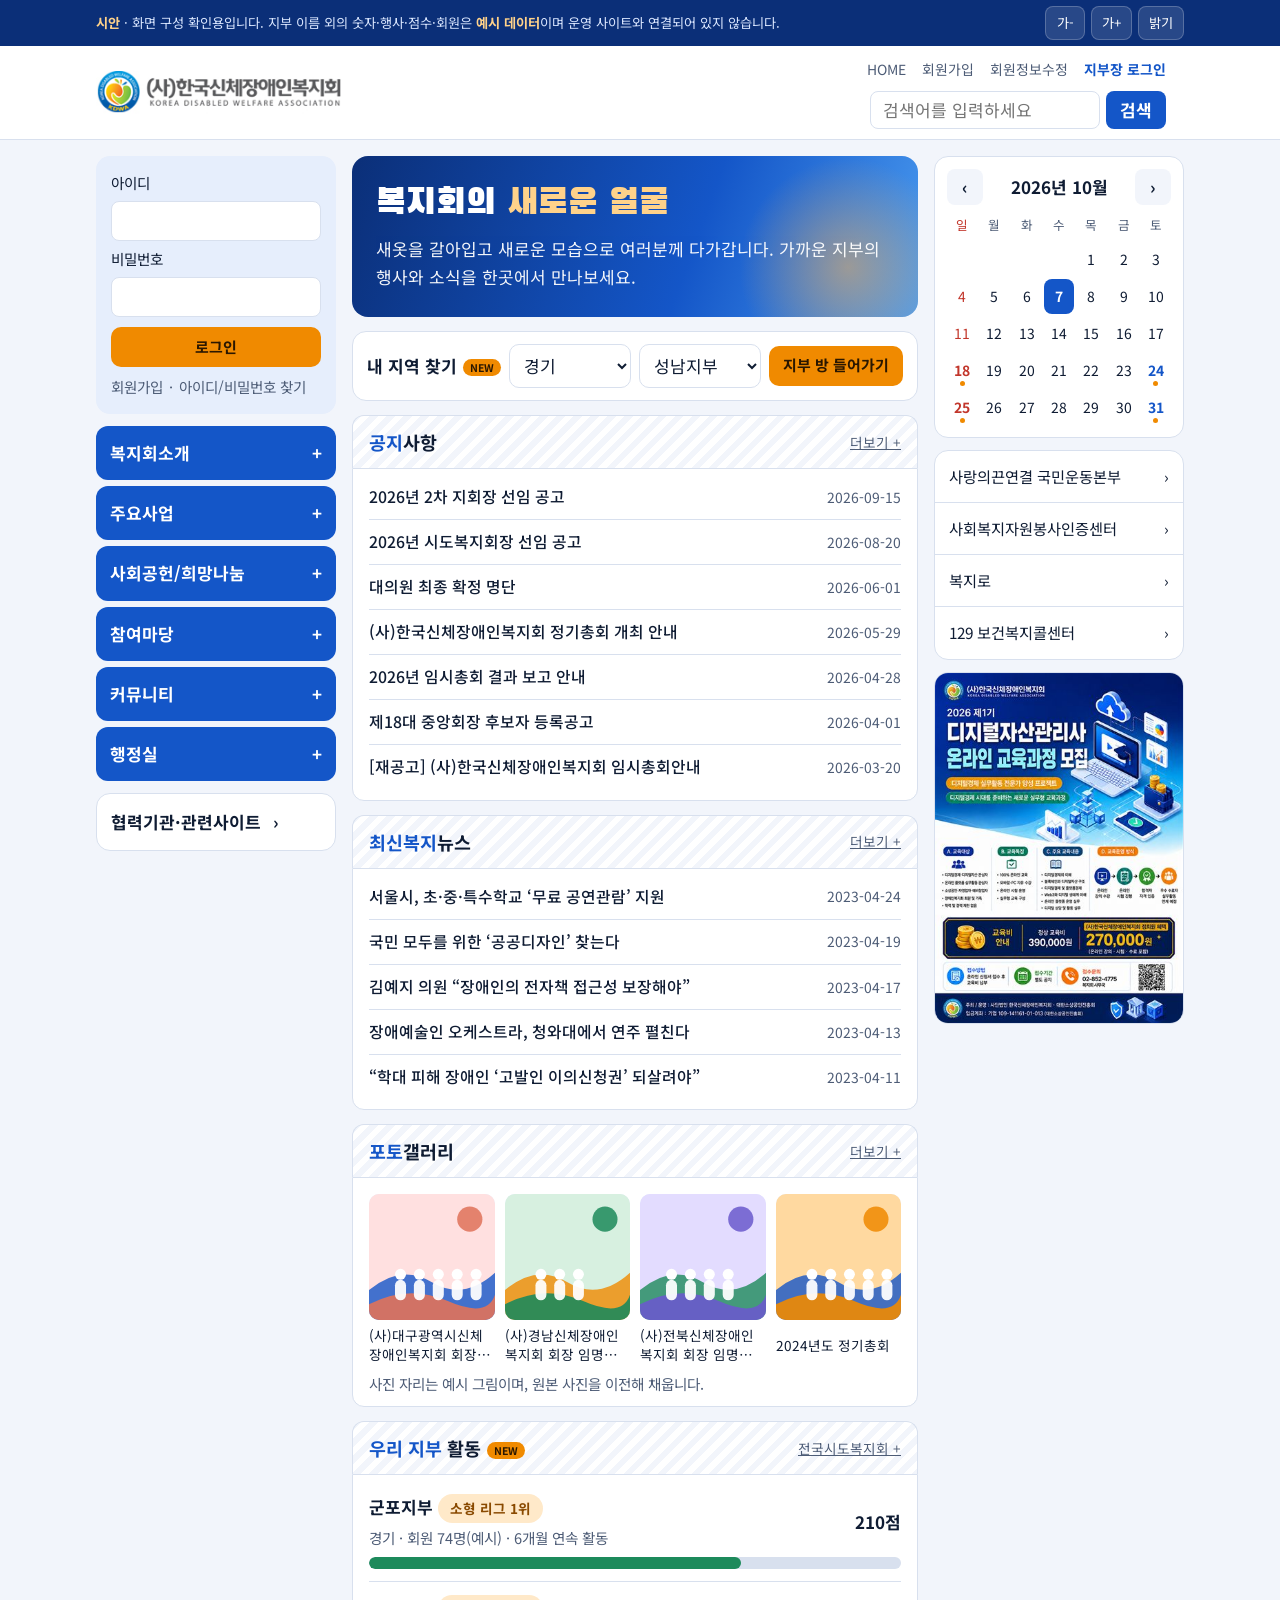
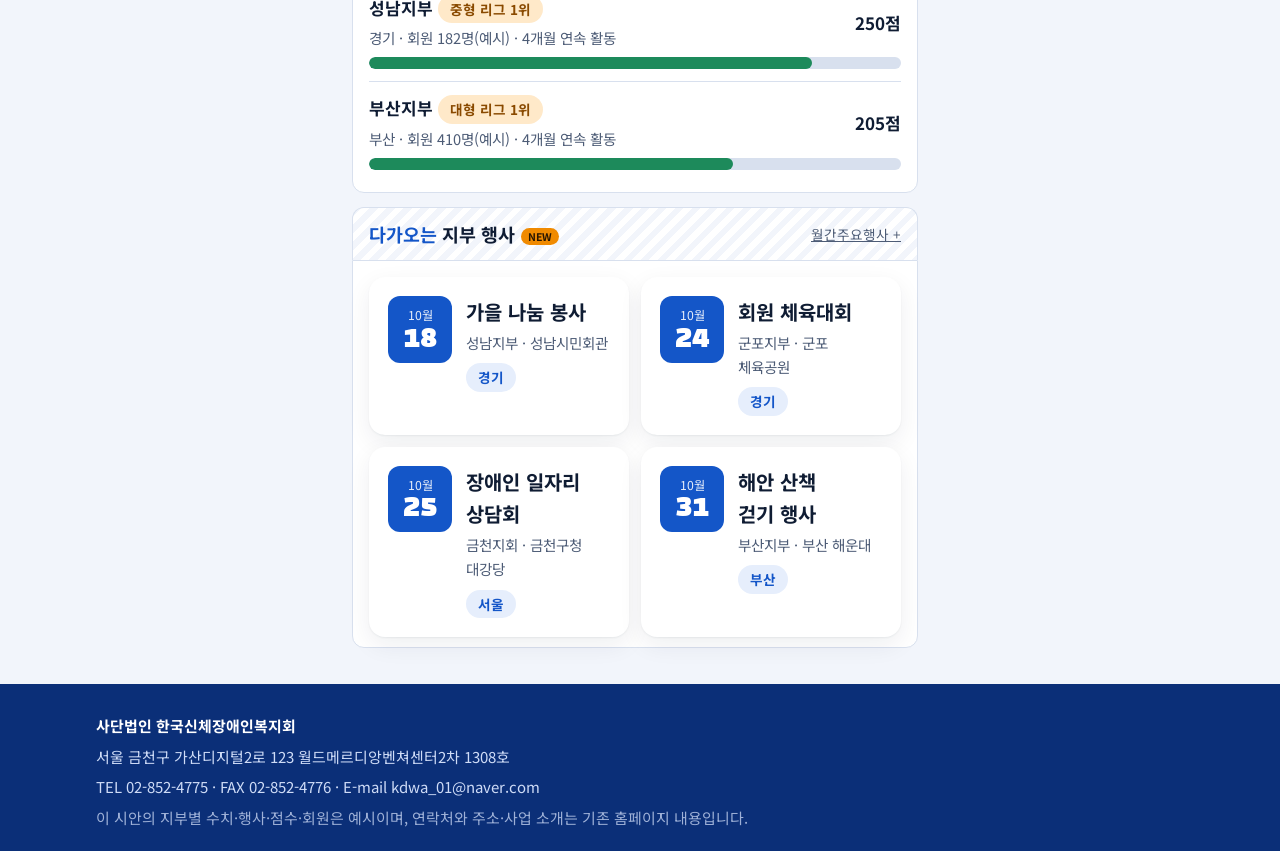
==== index.html @ e302c699 "복지회 홈페이지 개선 시안 버전 2 추가 원본 홈 골격(왼쪽 로그인·세로 메뉴, 가운데 공지·뉴스·갤러리, 오른쪽 달력·협력기관·포스터)을 유지하고 지부·지회 방, 지부장 관리 화" ====
<!doctype html>
<html lang="ko"><head><meta charset="utf-8">
<meta name="viewport" content="width=device-width,initial-scale=1">
<title>복지회 새 홈페이지 시안</title>
<link rel="preconnect" href="https://fonts.googleapis.com"><link rel="preconnect" href="https://fonts.gstatic.com" crossorigin>
<link href="https://fonts.googleapis.com/css2?family=Black+Han+Sans&family=Noto+Sans+KR:wght@400;500;700&display=swap" rel="stylesheet">
<style>
/* Layout: 파란 상단 영역 + 흰 카드 본문. 데스크톱은 상단 메뉴(마우스 올리면 하위 메뉴), 모바일은 하단 탭.
   지부장 화면은 왼쪽 메뉴 + 본문. 색은 로고의 남색과 2026 포스터의 로열블루·주황. 주황은 행동 버튼에만. */
:root{
 --bg:#f2f5fb; --surface:#ffffff; --ink:#0f1c33; --mut:#4d5c76; --line:#d8e0ee;
 --brand:#1456c8; --brand-deep:#0b2f78; --brand-soft:#e6eefc;
 --accent:#f08a00; --accent-ink:#2a1700; --green:#1d8a5b; --green-soft:#e1f4ea; --red:#c2362b; --red-soft:#fde8e6;
 --on-brand:#ffffff; --t1:#dbe6fa; --t2:#a9c3f2; --t3:#1456c8; --t4:#f08a00;
 --shadow:0 1px 2px rgba(15,28,51,.06),0 8px 24px rgba(15,28,51,.07);
 --fs:17px; --disp:"Black Han Sans","Noto Sans KR","Malgun Gothic",sans-serif; --body:"Noto Sans KR","Malgun Gothic","Apple SD Gothic Neo",sans-serif;
}
@media (prefers-color-scheme:dark){:root:not([data-theme="light"]){
 --bg:#0a111e; --surface:#121c2e; --ink:#eaf0fb; --mut:#a2b0c8; --line:#25324a;
 --brand:#6ea8ff; --brand-deep:#0a1f4d; --brand-soft:#16294d;
 --accent:#ffb04d; --accent-ink:#241400; --green:#5cc79a; --green-soft:#143528; --red:#ff8d82; --red-soft:#3b1a17;
 --on-brand:#07142e; --t1:#1a2c4d; --t2:#2b4a86; --t3:#6ea8ff; --t4:#ffb04d;
 --shadow:0 1px 2px rgba(0,0,0,.4),0 8px 24px rgba(0,0,0,.35);color-scheme:dark}}
:root[data-theme="dark"]{
 --bg:#0a111e; --surface:#121c2e; --ink:#eaf0fb; --mut:#a2b0c8; --line:#25324a;
 --brand:#6ea8ff; --brand-deep:#0a1f4d; --brand-soft:#16294d;
 --accent:#ffb04d; --accent-ink:#241400; --green:#5cc79a; --green-soft:#143528; --red:#ff8d82; --red-soft:#3b1a17;
 --on-brand:#07142e; --t1:#1a2c4d; --t2:#2b4a86; --t3:#6ea8ff; --t4:#ffb04d;
 --shadow:0 1px 2px rgba(0,0,0,.4),0 8px 24px rgba(0,0,0,.35);color-scheme:dark}
*{box-sizing:border-box}
html{font-size:var(--fs)}
body{margin:0;background:var(--bg);color:var(--ink);font-family:var(--body);line-height:1.65;padding-bottom:84px;-webkit-text-size-adjust:100%;word-break:keep-all;overflow-wrap:break-word}
a{color:inherit}button,input,select,textarea{font:inherit;color:inherit}
:focus-visible{outline:3px solid var(--accent);outline-offset:2px;border-radius:6px}
.skip{position:absolute;left:-999px;top:8px;background:var(--accent);color:var(--accent-ink);padding:10px 14px;border-radius:8px;z-index:100}.skip:focus{left:8px}
.wrap{width:min(1120px,100%);margin-inline:auto;padding-inline:16px}
.ribbon{background:var(--brand-deep);color:#dbe7ff;font-size:.78rem;padding:6px 0}
.ribbon .wrap{display:flex;gap:12px;align-items:center;justify-content:space-between;flex-wrap:wrap}
.ribbon b{color:#ffd28a}
.tools{display:flex;gap:6px}.tools button{background:rgba(255,255,255,.12);border:1px solid rgba(255,255,255,.22);color:#fff;border-radius:8px;min-width:40px;min-height:34px;cursor:pointer;padding:0 10px}
header.top{background:var(--surface);border-bottom:1px solid var(--line);position:sticky;top:0;z-index:30}
header.top .wrap{display:flex;align-items:center;gap:16px;min-height:68px}
.logo{display:flex;align-items:center;text-decoration:none;flex:0 0 auto}
.logo img{height:44px;width:auto;display:block;border-radius:6px;background:#fff}
nav.main{display:none;margin-left:auto;gap:2px}
nav.main>div{position:relative}
nav.main>div>a{display:block;text-decoration:none;padding:12px 9px;border-radius:10px;font-weight:700;font-size:.9rem;white-space:nowrap}
nav.main>div:hover>a,nav.main>div:focus-within>a,nav.main>div>a[aria-current="page"]{background:var(--brand-soft);color:var(--brand)}
nav.main .drop{display:none;position:absolute;left:0;top:100%;min-width:190px;background:var(--surface);border:1px solid var(--line);border-radius:12px;box-shadow:var(--shadow);padding:6px;z-index:40}
nav.main>div:hover .drop,nav.main>div:focus-within .drop{display:block}
nav.main .drop a{display:block;padding:10px 12px;border-radius:8px;text-decoration:none;font-size:.9rem;white-space:nowrap}
nav.main .drop a:hover{background:var(--brand-soft);color:var(--brand)}
.who{display:none;align-items:center;gap:8px;white-space:nowrap;flex:0 0 auto}.who .nm{display:none}@media(min-width:1440px){.who .nm{display:inline}}
.menubtn{margin-left:auto;background:var(--brand);color:var(--on-brand);border:0;border-radius:10px;min-height:44px;padding:0 16px;font-weight:700;cursor:pointer}
@media(min-width:1000px){nav.main{display:flex}.menubtn{display:none}body{padding-bottom:0}.who{display:flex}}
.sheet{position:fixed;inset:0;background:var(--bg);z-index:60;overflow:auto;padding:16px;display:none}
.sheet.open{display:block}
.sheet h2{font-family:var(--disp);font-weight:400;font-size:1.4rem;margin:0}
.sheet .x{float:right;background:var(--surface);border:1px solid var(--line);border-radius:10px;min-height:44px;min-width:44px;cursor:pointer}
.sheet details{background:var(--surface);border:1px solid var(--line);border-radius:12px;margin:10px 0;padding:4px 14px}
.sheet summary{font-weight:700;padding:12px 0;cursor:pointer}
.sheet details a{display:block;padding:12px 0;border-top:1px solid var(--line);text-decoration:none;color:var(--mut)}
.tabbar{position:fixed;left:0;right:0;bottom:0;background:var(--surface);border-top:1px solid var(--line);display:flex;z-index:40;padding-bottom:env(safe-area-inset-bottom,0px)}
.tabbar a{flex:1;text-align:center;text-decoration:none;padding:8px 2px;min-height:62px;color:var(--mut);font-size:.78rem;font-weight:500;display:flex;flex-direction:column;align-items:center;gap:2px}
.tabbar svg,.ico{width:24px;height:24px;stroke:currentColor;fill:none;stroke-width:1.8;stroke-linecap:round;stroke-linejoin:round}
.tabbar a[aria-current="page"]{color:var(--brand);font-weight:700}
@media(min-width:1000px){.tabbar{display:none}}
.btn{display:inline-flex;align-items:center;justify-content:center;gap:8px;border:0;border-radius:12px;min-height:48px;padding:0 20px;font-weight:700;cursor:pointer;text-decoration:none;background:var(--accent);color:var(--accent-ink)}
.btn:hover{filter:brightness(1.05)}.btn.line{background:transparent;color:var(--brand);box-shadow:inset 0 0 0 2px var(--brand)}
.btn.sm{min-height:40px;padding:0 14px;font-size:.88rem;border-radius:10px}
.btn.ok{background:var(--green);color:#fff}.btn.no{background:transparent;color:var(--red);box-shadow:inset 0 0 0 2px var(--red)}
.btn.plain{background:var(--bg);color:var(--ink)}
.btn.ghost{background:rgba(255,255,255,.14);color:#fff;box-shadow:inset 0 0 0 1.5px rgba(255,255,255,.45)}
.btn[disabled]{opacity:.45;cursor:not-allowed}
.card{background:var(--surface);border:1px solid var(--line);border-radius:16px;padding:18px;min-width:0}
.card.lift{box-shadow:var(--shadow);border-color:transparent}
.chip{display:inline-flex;align-items:center;gap:6px;background:var(--brand-soft);color:var(--brand);border-radius:999px;padding:3px 12px;font-size:.8rem;font-weight:700;white-space:nowrap}
.chip.g{background:var(--green-soft);color:var(--green)}.chip.o{background:#ffe9c9;color:#8a4a00}.chip.r{background:var(--red-soft);color:var(--red)}.chip.m{background:var(--bg);color:var(--mut)}
@media (prefers-color-scheme:dark){:root:not([data-theme="light"]) .chip.o{background:#3a2a10;color:#ffcb85}}
:root[data-theme="dark"] .chip.o{background:#3a2a10;color:#ffcb85}
h1,h2,h3{margin:0;text-wrap:balance}
.disp{font-family:var(--disp);font-weight:400;letter-spacing:-.01em}
.sec{padding-block:30px}.sec>.wrap>h2,.h2{font-family:var(--disp);font-weight:400;font-size:1.6rem;margin-bottom:6px}
.sub{color:var(--mut);margin:0 0 16px}
.mut{color:var(--mut)}.small{font-size:.86rem}.num{font-variant-numeric:tabular-nums}
.stack{display:grid;gap:14px;min-width:0;align-content:start}.row{display:flex;gap:10px;flex-wrap:wrap;align-items:center}
.hero{background:linear-gradient(135deg,var(--brand-deep) 0%,#1456c8 62%,#2a7be8 100%);color:#fff;padding-block:34px 44px;position:relative;overflow:hidden}
.hero::after{content:"";position:absolute;right:-90px;top:-90px;width:340px;height:340px;border-radius:50%;background:radial-gradient(circle,rgba(255,176,77,.35),rgba(255,176,77,0) 68%);pointer-events:none}
.hero .wrap{display:grid;gap:26px;position:relative;z-index:1}.hero .wrap>*{min-width:0}
.hero h1{font-family:var(--disp);font-weight:400;font-size:clamp(2rem,6.4vw,3.3rem);line-height:1.22}
.hero p.lead{font-size:1.06rem;opacity:.92;max-width:34em;margin:10px 0 0}
.finder{background:rgba(255,255,255,.12);border:1px solid rgba(255,255,255,.28);border-radius:16px;padding:14px;display:grid;gap:10px}
.finder label{font-weight:700;font-size:.9rem}.finder .r{display:flex;gap:8px;flex-wrap:wrap}
.finder select{flex:1 1 150px;min-height:50px;border-radius:12px;border:0;padding:0 12px;background:#fff;color:#0f1c33}
.hstats{display:flex;gap:22px;flex-wrap:wrap;margin-top:8px}.hstats div{display:flex;flex-direction:column}
.hstats b{font-family:var(--disp);font-weight:400;font-size:1.9rem;line-height:1.1}.hstats span{font-size:.8rem;opacity:.85}
@media(min-width:900px){.hero .wrap{grid-template-columns:1.25fr 1fr;align-items:center}.hero{padding-block:54px 60px}}
.pagehead{background:linear-gradient(135deg,var(--brand-deep),#1456c8);color:#fff;padding-block:26px}
.pagehead h1{font-family:var(--disp);font-weight:400;font-size:clamp(1.7rem,4.6vw,2.4rem)}
.crumbs{font-size:.85rem;opacity:.85;margin-bottom:4px}.crumbs a{color:#fff}
.subtabs{display:flex;gap:6px;overflow-x:auto;padding-block:14px 2px;scrollbar-width:thin}
.subtabs a,.subtabs button{border:1px solid var(--line);background:var(--surface);border-radius:999px;min-height:44px;padding:0 18px;font-weight:700;cursor:pointer;white-space:nowrap;color:var(--mut);text-decoration:none;display:inline-flex;align-items:center}
.subtabs [aria-current="page"],.subtabs [aria-selected="true"]{background:var(--brand);border-color:var(--brand);color:var(--on-brand)}
.mapbox{display:grid;gap:18px}.mapbox>*{min-width:0}
@media(min-width:900px){.mapbox{grid-template-columns:1fr 1fr;align-items:start}}
.cart{display:grid;grid-template-columns:repeat(4,1fr);gap:8px;max-width:420px}
.tile{aspect-ratio:1/.92;border-radius:14px;border:0;display:flex;flex-direction:column;align-items:center;justify-content:center;cursor:pointer;font-weight:700;line-height:1.2;color:var(--ink);background:var(--brand-soft);padding:2px}
.tile .n{font-size:.72rem;font-weight:500;color:var(--mut)}.tile.empty{visibility:hidden}
.tile.l1{background:var(--t1)}.tile.l2{background:var(--t2)}
.tile.l3{background:var(--t3);color:var(--on-brand)}.tile.l3 .n{color:var(--on-brand)}
.tile.l4{background:var(--t4);color:var(--accent-ink)}.tile.l4 .n{color:var(--accent-ink)}
.tile[aria-pressed="true"]{outline:3px solid var(--ink);outline-offset:2px}
.legend{display:flex;gap:12px;flex-wrap:wrap;margin-top:14px;font-size:.8rem;color:var(--mut)}
.legend i{display:inline-block;width:14px;height:14px;border-radius:4px;margin-right:5px;vertical-align:-2px}
.blist{list-style:none;margin:12px 0 0;padding:0;display:grid;gap:8px}
.blist a{display:flex;justify-content:space-between;align-items:center;gap:10px;padding:14px 16px;border-radius:14px;background:var(--surface);border:1px solid var(--line);text-decoration:none}
.blist a:hover{border-color:var(--brand)}.blist .nm{font-weight:700}.blist .meta{font-size:.82rem;color:var(--mut)}
.evgrid{display:grid;gap:12px}.evgrid>*{min-width:0}
@media(min-width:700px){.evgrid{grid-template-columns:repeat(2,1fr)}}@media(min-width:1000px){.evgrid{grid-template-columns:repeat(3,1fr)}}
.ev{display:grid;grid-template-columns:64px 1fr;gap:14px;align-items:start;text-decoration:none}
.date{background:var(--brand);color:var(--on-brand);border-radius:12px;text-align:center;padding:8px 0;line-height:1.1}
.date b{display:block;font-family:var(--disp);font-weight:400;font-size:1.7rem}.date span{font-size:.72rem;opacity:.9}
.news{display:grid;gap:14px}.news>*{min-width:0}@media(min-width:900px){.news{grid-template-columns:1.2fr 1fr}}
.notice{background:linear-gradient(160deg,var(--brand-deep),#1456c8);color:#fff;border:0}
.notice h3{font-family:var(--disp);font-weight:400;font-size:1.5rem;line-height:1.3}
.price{display:flex;gap:14px;flex-wrap:wrap;margin:14px 0}.price div{background:rgba(255,255,255,.12);border-radius:12px;padding:10px 14px}
.price small{display:block;opacity:.85}.price b{font-family:var(--disp);font-weight:400;font-size:1.5rem}.price .hi b{color:#ffcb85}
.list{list-style:none;margin:0;padding:0}.list li{padding:12px 0;border-bottom:1px solid var(--line);display:flex;gap:12px;justify-content:space-between;align-items:center}
.list li:last-child{border:0}.list a{text-decoration:none;font-weight:500}.list a:hover{color:var(--brand);text-decoration:underline}
.src{color:var(--mut);font-size:.82rem;white-space:nowrap}
.photos{display:grid;grid-template-columns:repeat(3,1fr);gap:8px}@media(min-width:700px){.photos{grid-template-columns:repeat(5,1fr)}}
.ph{aspect-ratio:1;border-radius:12px;overflow:hidden;background:var(--brand-soft);position:relative;display:block}
.ph img{width:100%;height:100%;object-fit:cover;display:block}
.ph .tag{position:absolute;left:6px;bottom:6px;background:rgba(0,0,0,.55);color:#fff;font-size:.66rem;padding:1px 8px;border-radius:99px}
.cover{background:linear-gradient(135deg,var(--brand-deep),#1456c8);color:#fff;padding-block:30px}
.cover .wrap{display:grid;gap:16px}.cover h1{font-family:var(--disp);font-weight:400;font-size:clamp(1.9rem,5vw,2.8rem)}
.kpi{display:grid;grid-template-columns:repeat(2,1fr);gap:10px}@media(min-width:700px){.kpi{grid-template-columns:repeat(4,1fr)}}
.kpi>div{background:rgba(255,255,255,.12);border-radius:14px;padding:12px 14px;min-width:0}
.kpi b{display:block;font-family:var(--disp);font-weight:400;font-size:1.7rem;line-height:1.1}.kpi span{font-size:.8rem;opacity:.88}
.biz{display:grid;gap:12px}@media(min-width:700px){.biz{grid-template-columns:repeat(2,1fr)}}@media(min-width:1000px){.biz{grid-template-columns:repeat(3,1fr)}}
.biz .card{display:grid;gap:8px;align-content:start}.biz .ic{width:46px;height:46px;border-radius:12px;background:var(--brand-soft);color:var(--brand);display:flex;align-items:center;justify-content:center}
.prose p{margin:.6em 0;max-width:46em}.prose h3{font-family:var(--disp);font-weight:400;font-size:1.25rem;margin-top:1.2em}
.prose ul{padding-left:1.2em;margin:.4em 0}.prose li{margin:.25em 0}
.tree{display:grid;gap:8px;margin-top:10px}.tree .n{border:1.5px solid var(--line);border-radius:12px;padding:10px 14px;background:var(--surface)}
.tree .n.hi{border-color:var(--brand);background:var(--brand-soft)}.tree .ind{margin-left:22px}
.form{display:grid;gap:12px}.form label{font-weight:700;font-size:.92rem;display:grid;gap:6px}
.form input[type=text],.form input[type=date],.form input[type=number],.form input[type=password],.form select,.form textarea{min-height:48px;border-radius:12px;border:1.5px solid var(--line);padding:10px 14px;background:var(--surface);width:100%}
.form textarea{min-height:110px;resize:vertical}.form input:focus,.form textarea:focus,.form select:focus{border-color:var(--brand)}
.consent{display:flex;gap:12px;align-items:flex-start;background:#fff4e0;border:1.5px solid #f0c27a;border-radius:12px;padding:12px 14px;color:#4a2c00}
.consent input{width:24px;height:24px;margin-top:2px;flex:0 0 auto;accent-color:var(--accent)}
@media (prefers-color-scheme:dark){:root:not([data-theme="light"]) .consent{background:#2e220d;border-color:#6e5220;color:#ffdca3}}
:root[data-theme="dark"] .consent{background:#2e220d;border-color:#6e5220;color:#ffdca3}
.drop{border:2px dashed var(--brand);border-radius:14px;padding:18px;text-align:center;background:var(--brand-soft);cursor:pointer;display:block}
.drop input{display:none}.drop:focus-within{outline:3px solid var(--accent);outline-offset:2px}
.drop svg{width:34px;height:34px;stroke:var(--brand);fill:none;stroke-width:1.8;stroke-linecap:round;stroke-linejoin:round;display:block;margin:0 auto 6px}
.mshell{display:grid;gap:16px;padding-block:18px}.mshell>*{min-width:0}
@media(min-width:1000px){.mshell{grid-template-columns:236px 1fr;align-items:start}}
.side{background:var(--surface);border:1px solid var(--line);border-radius:16px;padding:12px;display:none}
@media(min-width:1000px){.side{display:block;position:sticky;top:84px}}
.side .me{padding:6px 8px 12px;border-bottom:1px solid var(--line);margin-bottom:8px}
.side a{display:flex;align-items:center;gap:10px;padding:11px 10px;border-radius:10px;text-decoration:none;font-weight:500}
.side a:hover{background:var(--brand-soft)}.side a[aria-current="page"]{background:var(--brand);color:var(--on-brand);font-weight:700}
.side .ico{width:20px;height:20px}.side .cnt{margin-left:auto;background:var(--accent);color:var(--accent-ink);border-radius:99px;font-size:.72rem;font-weight:700;padding:0 8px}
.mchips{display:flex;gap:6px;overflow-x:auto;padding-bottom:4px}@media(min-width:1000px){.mchips{display:none}}
.mchips a{white-space:nowrap;border:1px solid var(--line);background:var(--surface);border-radius:999px;min-height:44px;padding:0 16px;display:inline-flex;align-items:center;gap:6px;text-decoration:none;font-weight:700;color:var(--mut)}
.mchips a[aria-current="page"]{background:var(--brand);border-color:var(--brand);color:var(--on-brand)}
.mchips .cnt{background:var(--accent);color:var(--accent-ink);border-radius:99px;font-size:.72rem;padding:0 7px}
.mk{display:grid;grid-template-columns:repeat(2,1fr);gap:10px}@media(min-width:800px){.mk{grid-template-columns:repeat(4,1fr)}}
.mk>a,.mk>div{background:var(--surface);border:1px solid var(--line);border-radius:14px;padding:12px 14px;text-decoration:none;display:block;min-width:0}
.mk b{display:block;font-family:var(--disp);font-weight:400;font-size:1.8rem;line-height:1.15}.mk span{font-size:.8rem;color:var(--mut)}
.two{display:grid;gap:14px;align-items:start}.two>*{min-width:0}@media(min-width:900px){.two{grid-template-columns:1.1fr 1fr}}
.todo{display:grid;gap:8px}.todo a{display:flex;align-items:center;gap:12px;padding:12px 14px;border-radius:12px;background:var(--bg);text-decoration:none}
.todo a:hover{outline:2px solid var(--brand)}.todo b{flex:1}
.dot{width:10px;height:10px;border-radius:50%;background:var(--accent);flex:0 0 auto}
.ring{width:132px;height:132px;position:relative;flex:0 0 auto}.ring svg{width:100%;height:100%;transform:rotate(-90deg)}
.ring .c{position:absolute;inset:0;display:flex;flex-direction:column;align-items:center;justify-content:center;line-height:1.1}
.ring .c b{font-family:var(--disp);font-weight:400;font-size:2.1rem}
.srow{display:flex;gap:18px;align-items:center;flex-wrap:wrap}
.bar{height:12px;border-radius:99px;background:var(--line);overflow:hidden}.bar i{display:block;height:100%;background:var(--green);border-radius:99px;transition:width .5s}
.badges{display:grid;grid-template-columns:repeat(auto-fit,minmax(78px,1fr));gap:10px}
.bd{text-align:center;padding:12px 6px;border-radius:14px;border:1.5px solid var(--line);background:var(--surface)}
.bd .ic{width:44px;height:44px;border-radius:50%;margin:0 auto 6px;display:flex;align-items:center;justify-content:center;background:var(--line);color:var(--mut)}
.bd.on{border-color:var(--accent)}.bd.on .ic{background:var(--accent);color:var(--accent-ink)}
.bd small{display:block;color:var(--mut);font-size:.74rem;line-height:1.35}.bd b{font-size:.84rem}
.rank{display:grid;gap:8px;margin:12px 0 0;padding:0;list-style:none}
.rank li{display:flex;align-items:center;gap:12px;padding:10px 14px;border-radius:12px;background:var(--bg)}
.rank .no{font-family:var(--disp);font-size:1.3rem;width:30px;text-align:center;color:var(--brand)}
.rank li.me{background:var(--brand);color:var(--on-brand)}.rank li.me .no{color:var(--on-brand)}.rank li.me small{color:var(--on-brand);opacity:.8}
.rank .nm{flex:1;font-weight:700;min-width:0}.rank .p{font-variant-numeric:tabular-nums;font-weight:700}
.note{background:var(--green-soft);border-radius:12px;padding:12px 14px;font-size:.88rem}
.tblwrap{overflow-x:auto}
table.tbl{width:100%;border-collapse:collapse;font-size:.92rem}
.tbl th{text-align:left;font-size:.78rem;color:var(--mut);font-weight:700;padding:8px 10px;border-bottom:2px solid var(--line);white-space:nowrap}
.tbl td{padding:11px 10px;border-bottom:1px solid var(--line);vertical-align:middle}
.tbl tr:hover td{background:var(--bg)}
@media(max-width:699px){.tbl thead{display:none}.tbl,.tbl tbody,.tbl tr,.tbl td{display:block;width:100%}
 .tbl tr{border:1px solid var(--line);border-radius:12px;padding:8px 12px;margin:10px 0;background:var(--surface)}
 .tbl td{border:0;padding:5px 0;display:flex;gap:10px;justify-content:space-between;align-items:center;text-align:right}
 .tbl td::before{content:attr(data-l);color:var(--mut);font-size:.8rem;text-align:left;flex:0 0 auto}.tbl tr:hover td{background:none}}
.toolbar{display:flex;gap:10px;flex-wrap:wrap;margin-bottom:12px}.toolbar input,.toolbar select{min-height:46px;border-radius:12px;border:1.5px solid var(--line);padding:0 12px;background:var(--surface)}
.toolbar input{flex:1 1 180px;min-width:0}
.pager{display:flex;gap:6px;align-items:center;justify-content:center;margin-top:12px;flex-wrap:wrap}
.pager button{min-width:44px;min-height:44px;border-radius:10px;border:1px solid var(--line);background:var(--surface);cursor:pointer;font-weight:700}
.pager button[aria-current="true"]{background:var(--brand);border-color:var(--brand);color:var(--on-brand)}
.pager button[disabled]{opacity:.4;cursor:not-allowed}
.tl{list-style:none;margin:0;padding:0}.tl li{display:grid;grid-template-columns:92px 1fr;gap:10px;padding:10px 0;border-bottom:1px solid var(--line);font-size:.9rem}
.tl time{color:var(--mut);font-variant-numeric:tabular-nums;font-size:.82rem}
.steps{display:flex;gap:6px;align-items:center;font-size:.76rem;flex-wrap:wrap}.steps span{padding:2px 9px;border-radius:99px;background:var(--bg);color:var(--mut);font-weight:700}
.steps span.on{background:var(--accent);color:var(--accent-ink)}.steps span.done{background:var(--green-soft);color:var(--green)}
.switch{display:inline-flex;align-items:center;gap:8px;min-height:44px;cursor:pointer}.switch input{width:22px;height:22px;accent-color:var(--brand)}
.msg{border:1px solid var(--line);border-radius:14px;padding:14px;display:grid;gap:10px;background:var(--surface)}
.acct button{text-align:left;cursor:pointer;display:grid;gap:2px;width:100%}.acct button:hover{border-color:var(--brand)}
.modal{position:fixed;inset:0;background:rgba(5,10,20,.55);z-index:80;display:none;align-items:center;justify-content:center;padding:16px}
.modal.open{display:flex}
.modal .box{background:var(--surface);border-radius:18px;padding:20px;width:min(520px,100%);max-height:90vh;overflow:auto;display:grid;gap:14px}
.modal h3{font-family:var(--disp);font-weight:400;font-size:1.3rem}
.modal .acts{display:flex;gap:10px;justify-content:flex-end;flex-wrap:wrap}
@media(max-width:600px){.modal{align-items:flex-end;padding:0}.modal .box{border-radius:18px 18px 0 0;width:100%}}
footer.f{background:var(--brand-deep);color:#cfdcf7;padding-block:30px 20px;margin-top:20px;font-size:.88rem}
footer.f b{color:#fff}.footgrid{display:grid;gap:6px}
.toast{position:fixed;left:50%;bottom:96px;transform:translate(-50%,20px);background:var(--ink);color:var(--bg);padding:12px 20px;border-radius:12px;font-weight:700;opacity:0;pointer-events:none;transition:.3s;z-index:90;max-width:calc(100% - 32px);text-align:center}
.toast.show{opacity:1;transform:translate(-50%,0)}
@media(min-width:1000px){.toast{bottom:28px}}
@media(prefers-reduced-motion:reduce){*{transition:none!important;scroll-behavior:auto!important}}
/* ===== v4: 원본 골격(왼쪽 로그인·세로 메뉴 / 가운데 목록 / 오른쪽 달력·협력기관) ===== */
header.top .wrap.hd{display:grid;grid-template-columns:auto 1fr auto;align-items:center;gap:8px 18px;padding-block:10px;min-height:0}
.hr{display:none;justify-content:flex-end;flex-direction:column;align-items:flex-end;gap:8px}
@media(min-width:1000px){.hr{display:flex}}
.util{display:flex;gap:6px 16px;align-items:center;flex-wrap:wrap;justify-content:flex-end;font-size:.82rem}
.util a,.util button{text-decoration:none;color:var(--mut);background:none;border:0;cursor:pointer;padding:2px 0;font-size:.82rem}
.util a:hover,.util button:hover{color:var(--brand);text-decoration:underline}
.util .adm{font-weight:700;color:var(--brand)}
.search{display:flex;gap:6px}.search input{min-height:38px;border:1.5px solid var(--line);border-radius:8px;padding:0 12px;width:230px;background:var(--surface)}
.search button{min-height:38px;border-radius:8px;border:0;background:var(--brand);color:var(--on-brand);padding:0 14px;font-weight:700;cursor:pointer}
.sr{position:absolute;left:-999px}
.frame{display:grid;gap:16px;padding-block:16px}.frame>*{min-width:0}
@media(min-width:1000px){.frame{grid-template-columns:240px minmax(0,1fr)}.frame.r3{grid-template-columns:240px minmax(0,1fr) 250px}}
.lcol{display:none}@media(min-width:1000px){.lcol{display:grid;gap:12px;align-content:start}}
.rcol{display:grid;gap:12px;align-content:start}
.lbox{background:var(--surface);border:1px solid var(--line);border-radius:14px;padding:14px;display:grid;gap:6px}
.lbox.login{background:var(--brand-soft);border-color:transparent}
.lbox input{min-height:40px;border-radius:8px;border:1.5px solid var(--line);padding:0 10px;background:var(--surface);width:100%}
.lbox .links{display:flex;gap:6px;flex-wrap:wrap;margin-top:2px}.lbox .links a{color:var(--mut);text-decoration:none}.lbox .links a:hover{color:var(--brand);text-decoration:underline}
.vmenu{display:grid;gap:6px}
.vmenu .gt{display:flex;justify-content:space-between;align-items:center;padding:13px 14px;background:var(--brand);color:var(--on-brand);border-radius:12px;font-weight:700;text-decoration:none}
.vmenu .g.open .gt{background:var(--brand-deep);color:#fff}
.vmenu ul{list-style:none;margin:4px 0 6px;padding:6px;background:var(--surface);border:1px solid var(--line);border-radius:12px}
.vmenu li a{display:flex;justify-content:space-between;align-items:center;padding:9px 10px;border-radius:8px;text-decoration:none;font-size:.92rem}
.vmenu li a:hover{background:var(--brand-soft);color:var(--brand)}
.vmenu li a[aria-current="page"]{background:var(--brand-soft);color:var(--brand);font-weight:700}
em.new{font-style:normal;background:var(--accent);color:var(--accent-ink);border-radius:99px;font-size:.62rem;font-weight:700;padding:1px 7px;margin-left:6px;vertical-align:1px}
.coop{display:flex;align-items:center;gap:12px;text-decoration:none;font-weight:700}
.coop img{width:36px;height:36px;border-radius:8px;background:#fff}
.ptitle{margin-bottom:6px}.ptitle h1{font-family:var(--disp);font-weight:400;font-size:clamp(1.5rem,4vw,2rem)}
.crumbs2{font-size:.82rem;color:var(--mut)}.crumbs2 a{color:var(--mut)}
.ccol .wrap{width:100%;padding-inline:0}.ccol .sec{padding-block:12px}
.ccol .cover{border-radius:16px;padding:22px}.ccol .cover .wrap{padding:0}
.ccol .evgrid{grid-template-columns:1fr}@media(min-width:700px){.ccol .evgrid{grid-template-columns:repeat(2,1fr)}}
.ccol .mapbox{grid-template-columns:1fr}@media(min-width:1100px){.ccol .mapbox{grid-template-columns:minmax(0,420px) minmax(0,1fr)}}
.ccol .two{grid-template-columns:1fr}@media(min-width:1100px){.ccol .two{grid-template-columns:1fr 1fr}}
.ccol .biz{grid-template-columns:1fr}@media(min-width:700px){.ccol .biz{grid-template-columns:repeat(2,1fr)}}
.subtabs.mob{display:flex}@media(min-width:1000px){.subtabs.mob{display:none}}
/* 홈 배너·목록 */
.banner{border-radius:16px;padding:26px 24px;background:linear-gradient(110deg,#0b2f78 0%,#1456c8 60%,#4a9bf0 100%);color:#fff;position:relative;overflow:hidden}
.banner::after{content:"";position:absolute;right:-40px;bottom:-60px;width:220px;height:220px;border-radius:50%;background:radial-gradient(circle,rgba(255,176,77,.5),rgba(255,176,77,0) 70%)}
.banner h2{font-family:var(--disp);font-weight:400;font-size:clamp(1.5rem,3.4vw,2.1rem);line-height:1.25;position:relative;z-index:1}
.banner h2 b{color:#ffd28a;font-weight:400}.banner p{margin:8px 0 0;max-width:30em;opacity:.95;position:relative;z-index:1}
.find{display:flex;gap:8px;flex-wrap:wrap;align-items:center;background:var(--surface);border:1px solid var(--line);border-radius:14px;padding:12px 14px}
.find b{white-space:nowrap}.find select{min-height:44px;border-radius:10px;border:1.5px solid var(--line);padding:0 10px;background:var(--surface);flex:1 1 120px;min-width:0}
.sech{display:flex;align-items:center;justify-content:space-between;gap:8px;padding:11px 16px;border-radius:12px 12px 0 0;border:1px solid var(--line);border-bottom:0;background:repeating-linear-gradient(135deg,var(--bg),var(--bg) 6px,var(--surface) 6px,var(--surface) 12px)}
.sech h2{font-size:1.08rem;font-weight:700;margin:0}.sech h2 b{color:var(--brand)}.sech a{font-size:.8rem;color:var(--mut)}
.blk{background:var(--surface);border:1px solid var(--line);border-radius:0 0 12px 12px;padding:6px 16px 10px}
.blk .list li{padding:9px 0}.blk .list a{font-size:.93rem}
.gal{display:grid;grid-template-columns:repeat(2,1fr);gap:10px;padding-top:10px}@media(min-width:700px){.gal{grid-template-columns:repeat(4,1fr)}}
.gal a{text-decoration:none;display:grid;gap:6px;font-size:.8rem}.gal .ph{border-radius:10px}.gal span{display:block;overflow:hidden;display:-webkit-box;-webkit-line-clamp:2;-webkit-box-orient:vertical}
.cal{background:var(--surface);border:1px solid var(--line);border-radius:14px;padding:12px}
.calh{display:flex;justify-content:space-between;align-items:center;margin-bottom:6px}
.calh button{min-width:36px;min-height:36px;border:0;background:var(--bg);border-radius:8px;cursor:pointer;font-weight:700}
.calg{display:grid;grid-template-columns:repeat(7,1fr);gap:2px;text-align:center;font-size:.82rem}
.calg>span{color:var(--mut);padding:4px 0;font-size:.74rem}.calg>span:first-child,.calg .cd:nth-child(7n+8){color:var(--red)}
.cd{position:relative;text-decoration:none;padding:6px 0;border-radius:8px;display:block}.cd:hover{background:var(--brand-soft)}
.cd.t{background:var(--brand);color:var(--on-brand);font-weight:700}.cd.e{font-weight:700;color:var(--brand)}.cd.t.e{color:var(--on-brand)}
.cd i{position:absolute;left:50%;bottom:2px;width:5px;height:5px;margin-left:-2.5px;border-radius:50%;background:var(--accent)}
.coops{display:grid;gap:0;background:var(--surface);border:1px solid var(--line);border-radius:14px;overflow:hidden}
.coops a{display:flex;justify-content:space-between;align-items:center;padding:13px 14px;text-decoration:none;border-bottom:1px solid var(--line);font-size:.9rem}
.coops a:last-child{border:0}.coops a:hover{background:var(--brand-soft);color:var(--brand)}
.poster{display:block;border-radius:14px;overflow:hidden;border:1px solid var(--line)}.poster img{width:100%;display:block}
body.mgr .frame{display:block}

.gal span:not(.ph){word-break:break-all;line-height:1.4}
.brrow{display:grid;grid-template-columns:1fr auto;gap:6px 14px;align-items:center;padding:12px 0;border-bottom:1px solid var(--line);text-decoration:none}
.brrow:last-child{border:0}.brrow:hover b:first-child{color:var(--brand)}.brrow .bar{grid-column:1/-1}
.ccol #t-news .evgrid{grid-template-columns:1fr}
.ccol #t-news article{display:grid;grid-template-columns:160px 1fr;align-items:stretch}
.ccol #t-news .ph{aspect-ratio:4/3!important;height:100%}
@media(max-width:520px){.ccol #t-news article{grid-template-columns:112px 1fr}}
</style></head>
<body>
<a class="skip" href="#main">본문으로 바로가기</a>
<div class="ribbon"><div class="wrap"><span><b>시안</b> · 화면 구성 확인용입니다. 지부 이름 외의 숫자·행사·점수·회원은 <b>예시 데이터</b>이며 운영 사이트와 연결되어 있지 않습니다.</span>
<span class="tools" role="group" aria-label="보기 설정"><button id="fsm" aria-label="글자 작게">가-</button><button id="fsp" aria-label="글자 크게">가+</button><button id="thm" aria-label="화면 밝기 바꾸기">밝기</button></span></div></div>
<header class="top"><div class="wrap hd">
<a class="logo" href="#home" aria-label="한국신체장애인복지회 홈"><img alt="(사)한국신체장애인복지회 KDWA" src="[data-uri]"></a>
<div class="hr"><div class="util" id="util"></div><form class="search" data-form="search" role="search"><label class="sr" for="q">검색</label><input id="q" type="search" placeholder="검색어를 입력하세요"><button type="submit">검색</button></form></div>
<button class="menubtn" id="menubtn" aria-haspopup="dialog">메뉴</button></div></header>
<div class="sheet" id="sheet" role="dialog" aria-modal="true" aria-label="전체 메뉴"><button class="x" id="sheetx" aria-label="메뉴 닫기">닫기</button><h2>전체 메뉴</h2><div id="sheetbody"></div></div>
<main id="main"><div id="app"></div></main>
<footer class="f"><div class="wrap footgrid"><b>사단법인 한국신체장애인복지회</b>
<span>서울 금천구 가산디지털2로 123 월드메르디앙벤쳐센터2차 1308호</span><span>TEL 02-852-4775 · FAX 02-852-4776 · E-mail kdwa_01@naver.com</span>
<span style="opacity:.75">이 시안의 지부별 수치·행사·점수·회원은 예시이며, 연락처와 주소·사업 소개는 기존 홈페이지 내용입니다.</span></div></footer>
<nav class="tabbar" id="tabbar" aria-label="하단 메뉴"></nav>
<div class="modal" id="modal" role="dialog" aria-modal="true"><div class="box" id="modalbox"></div></div>
<div class="toast" id="toast" role="status" aria-live="polite"></div>
<script>
/* ===== 데이터 ===== */
const SIDO=[["인천",1,1],["서울",2,1],["경기",3,1],["강원",4,1],["충남",1,2],["세종",2,2],["충북",3,2],["경북",4,2],["전북",1,3],["대전",2,3],["대구",3,3],["울산",4,3],["광주",1,4],["전남",2,4],["경남",3,4],["부산",4,4],["제주",2,5]];
const BR=[
 {id:"seongnam",nm:"성남지부",s:"경기",lg:"중형",pts:250,mem:182,st:4,d:"분당·수정·중원 지역 회원 모임"},
 {id:"gunpo",nm:"군포지부",s:"경기",lg:"소형",pts:210,mem:74,st:6,d:"군포시 회원 모임"},
 {id:"yongin",nm:"용인시지부",s:"경기",lg:"대형",pts:190,mem:420,st:2,d:"처인·기흥·수지 지역 회원 모임"},
 {id:"gwangju-g",nm:"광주시지부",s:"경기",lg:"소형",pts:95,mem:58,st:1,d:"경기 광주시 회원 모임"},
 {id:"incheon",nm:"인천지부",s:"인천",lg:"대형",pts:150,mem:360,st:3,d:"인천 전역 회원 모임"},
 {id:"seoul-gc",nm:"금천지회",s:"서울",lg:"중형",pts:230,mem:140,st:5,d:"서울 금천구 회원 모임"},
 {id:"daegu",nm:"대구지부",s:"대구",lg:"중형",pts:120,mem:150,st:2,d:"대구 전역 회원 모임"},
 {id:"gumi",nm:"구미지회",s:"경북",lg:"소형",pts:60,mem:45,st:1,d:"경북 구미시 회원 모임"},
 {id:"jeonju",nm:"전주지부",s:"전북",lg:"중형",pts:175,mem:132,st:3,d:"전주시 회원 모임"},
 {id:"changwon",nm:"창원지부",s:"경남",lg:"대형",pts:140,mem:380,st:2,d:"창원시 회원 모임"},
 {id:"busan",nm:"부산지부",s:"부산",lg:"대형",pts:205,mem:410,st:4,d:"부산 전역 회원 모임"},
 {id:"jeju",nm:"제주지부",s:"제주",lg:"소형",pts:0,mem:38,st:0,d:"제주 전역 회원 모임"}];
const ACCT=[
 {role:"branch",bid:"seongnam",name:"김지훈",title:"지부장"},
 {role:"branch",bid:"seoul-gc",name:"박미경",title:"지회장"},
 {role:"region",sido:"경기",name:"이정수",title:"경기복지회장"}];
const TODAY="2026-10-07";
let EV=[
 {b:"seongnam",t:"추석 맞이 나눔",d:"2026-09-24",p:"성남시민회관",att:null},
 {b:"seongnam",t:"가을 나눔 봉사",d:"2026-10-18",p:"성남시민회관"},
 {b:"seoul-gc",t:"회원 걷기 대회",d:"2026-09-19",p:"안양천 산책로",att:null},
 {b:"gunpo",t:"회원 체육대회",d:"2026-10-24",p:"군포 체육공원"},
 {b:"seoul-gc",t:"장애인 일자리 상담회",d:"2026-10-25",p:"금천구청 대강당"},
 {b:"busan",t:"해안 산책 걷기 행사",d:"2026-10-31",p:"부산 해운대"},
 {b:"jeonju",t:"정회원 간담회",d:"2026-11-02",p:"전주 복지관"},
 {b:"yongin",t:"겨울 김장 나눔",d:"2026-11-08",p:"용인 문화센터"}];
const PHBASE={seongnam:4,gunpo:7,yongin:3,"seoul-gc":6,busan:5};
const BONUS={},NEWS={},UPIMGS={},EXTRA={};
const PROFILE={seongnam:{greet:"성남지부는 분당·수정·중원 지역 회원들이 함께 모이는 곳입니다. 어려운 일은 언제든 연락 주세요.",phone:"031-000-0000",addr:"경기 성남시 중원구(예시)",hours:"평일 10:00~17:00"},"seoul-gc":{greet:"금천지회에 오신 것을 환영합니다.",phone:"02-000-0000",addr:"서울 금천구(예시)",hours:"평일 10:00~16:00"}};
const STAFF={seongnam:[{n:"최은지",r:"간사",p:{글:true,사진:true,행사:false,회원:false}},{n:"장대근",r:"간사",p:{글:true,사진:false,행사:true,회원:false}}],"seoul-gc":[{n:"윤순자",r:"간사",p:{글:true,사진:true,행사:true,회원:false}}]};
const FORMS=[["회원가입 신청서","지부 → 시·도 → 중앙 승인"],["장학생 신청서","학생 본인 또는 보호자 작성"],["공적조서","표창 추천 시 제출"],["법인서류 요청서","법인 인감·등기 서류"],["체크카드 발급 요청서","지부 운영비 카드"]];
let SUBM=[{n:"장학생 신청서",who:"seongnam",d:"10월 1일",s:"중앙 검토중"},{n:"법인서류 요청서",who:"seongnam",d:"9월 22일",s:"처리 완료"}];
let AUDIT=[];let SESS=null;
const SUR="김이박최정강조윤장임한오서신권황안송류".split(""),GIV="지훈,미경,성호,영희,정수,순자,민준,은지,철수,보라,상진,현숙,대근,수연,재원,태양,혜진,우진,경숙,동혁".split(",");
const $=s=>document.querySelector(s),$$=s=>[...document.querySelectorAll(s)];
const esc=s=>String(s).replace(/[&<>"']/g,c=>({"&":"&amp;","<":"&lt;",">":"&gt;",'"':"&quot;","'":"&#39;"}[c]));
const br=id=>BR.find(b=>b.id===id);
const hash=s=>[...s].reduce((a,c)=>(a*31+c.charCodeAt(0))>>>0,7);
const rng=seed=>{let s=seed>>>0;return()=>(s=(s*1664525+1013904223)>>>0)/4294967296};
const lv=p=>p>=220?4:p>=160?3:p>=90?2:p>0?1:0;
const pts=id=>Math.min(300,br(id).pts+(BONUS[id]||0));
const phn=id=>(PHBASE[id]||0)+(EXTRA[id]||0);
const dd=d=>{const x=new Date(d+"T00:00:00");return[x.getMonth()+1+"월",x.getDate()]};
function nowStr(){const d=new Date(),p=n=>String(n).padStart(2,"0");return`${d.getMonth()+1}/${d.getDate()} ${p(d.getHours())}:${p(d.getMinutes())}`}
function log(a){AUDIT.unshift({t:nowStr(),who:SESS?SESS.title+" "+SESS.name:"방문자",a})}
function award(n,why){const b=SESS&&SESS.bid;if(!b)return;BONUS[b]=(BONUS[b]||0)+n;log(why+" (+"+n+"점)")}
const I=(p)=>`<svg class="ico" viewBox="0 0 24 24" aria-hidden="true">${p}</svg>`;
const ICON={flag:I('<path d="M5 21V4M5 4h11l-2 4 2 4H5"/>'),cam:I('<path d="M4 8h3l2-3h6l2 3h3v11H4z"/><circle cx="12" cy="13" r="3.5"/>'),fire:I('<path d="M12 3c1 4 5 5 5 10a5 5 0 01-10 0c0-2 1-3 2-4 0 2 1 3 2 3 0-3-1-5 1-9z"/>'),news:I('<rect x="4" y="4" width="16" height="16" rx="2"/><path d="M8 9h8M8 13h8M8 17h5"/>'),
 home:I('<path d="M3 11l9-8 9 8M5 10v10h5v-6h4v6h5V10"/>'),pin:I('<path d="M12 21s-7-6.2-7-11a7 7 0 0114 0c0 4.8-7 11-7 11z"/><circle cx="12" cy="10" r="2.5"/>'),cal:I('<rect x="3" y="5" width="18" height="16" rx="2"/><path d="M3 10h18M8 3v4M16 3v4"/>'),user:I('<circle cx="12" cy="8" r="4"/><path d="M4 21c0-4.4 3.6-7 8-7s8 2.6 8 7"/>'),
 users:I('<circle cx="9" cy="8" r="3.5"/><path d="M2 20c0-3.6 3-6 7-6s7 2.4 7 6M17 5a3.5 3.5 0 010 7M19 14c2 .6 3 2.4 3 5"/>'),check:I('<circle cx="12" cy="12" r="9"/><path d="M8 12l3 3 5-6"/>'),mail:I('<rect x="3" y="5" width="18" height="14" rx="2"/><path d="M3 7l9 6 9-6"/>'),doc:I('<path d="M6 3h8l4 4v14H6z"/><path d="M14 3v4h4M9 13h6M9 17h6"/>'),edit:I('<path d="M4 20h4L19 9l-4-4L4 16z"/>'),key:I('<circle cx="8" cy="15" r="4"/><path d="M11 12l9-9M16 7l3 3"/>'),list:I('<path d="M8 6h13M8 12h13M8 18h13M3 6h.01M3 12h.01M3 18h.01"/>'),
 grad:I('<path d="M2 9l10-5 10 5-10 5zM6 11v5c0 1.5 2.7 3 6 3s6-1.5 6-3v-5"/>'),tool:I('<path d="M14 6a4 4 0 005 5l-9 9a2 2 0 01-3-3l9-9z"/>'),mic:I('<rect x="9" y="3" width="6" height="11" rx="3"/><path d="M5 11a7 7 0 0014 0M12 18v3"/>'),sparkle:I('<path d="M12 3l2 6 6 2-6 2-2 6-2-6-6-2 6-2z"/>'),ring:I('<circle cx="9" cy="14" r="5"/><circle cx="15" cy="14" r="5"/>'),tree:I('<path d="M12 3l6 9h-4l5 7H5l5-7H6zM12 19v3"/>'),wash:I('<rect x="4" y="3" width="16" height="18" rx="2"/><circle cx="12" cy="13" r="4"/><path d="M8 7h.01"/>'),chat:I('<path d="M4 5h16v11H9l-5 4z"/>'),out:I('<path d="M10 4H5v16h5M15 8l4 4-4 4M19 12H9"/>')};
function scene(i){const P=[["#ffd9a0","#f08a00","#1456c8"],["#bfe3ff","#1d8a5b","#0b2f78"],["#ffe0e0","#e0735a","#1456c8"],["#d7f0e0","#1d8a5b","#f08a00"],["#e3dcff","#6a5acd","#1d8a5b"]][((i%5)+5)%5];let pp="";for(let k=0;k<3+(i%3);k++){const x=40+k*24+(i%2)*6;pp+=`<circle cx="${x}" cy="102" r="7" fill="#fff"/><rect x="${x-7}" y="109" width="14" height="26" rx="7" fill="#fff" opacity=".93"/>`}
 return"data:image/svg+xml,"+encodeURIComponent(`<svg xmlns="http://www.w3.org/2000/svg" viewBox="0 0 160 160"><rect width="160" height="160" fill="${P[0]}"/><circle cx="128" cy="32" r="16" fill="${P[1]}" opacity=".85"/><path d="M0 122Q40 88 80 112T160 100V160H0z" fill="${P[2]}" opacity=".8"/><path d="M0 140Q50 114 100 136T160 128V160H0z" fill="${P[1]}" opacity=".9"/>${pp}</svg>`)}
const MEM={};
function members(bid){if(MEM[bid])return MEM[bid];const b=br(bid),r=rng(hash(bid)),out=[];
 for(let i=0;i<b.mem;i++){const nm=SUR[Math.floor(r()*SUR.length)]+GIV[Math.floor(r()*GIV.length)];const x=r();const st=x<.04?"가입대기":x<.13?"휴면":"정상";const y=2012+Math.floor(r()*15),m=1+Math.floor(r()*12);
  const ty=r()<.7?"정회원":(r()<.6?"일반회원":"후원회원");const dues=st==="휴면"?"미납":(r()<.78?"납부":"미납");
  out.push({id:i+1,nm,st,ty,dues,join:`${y}.${String(m).padStart(2,"0")}`,ph:"010-"+String(1000+Math.floor(r()*8999))+"-"+String(1000+Math.floor(r()*8999)),shown:false})}
 out.sort((a,c)=>c.join.localeCompare(a.join));return MEM[bid]=out}
const APPS=[];
(function(){BR.forEach(b=>{const r=rng(hash(b.id)+7),n=b.id==="seongnam"?3:(b.id==="seoul-gc"?2:Math.floor(r()*3));for(let i=0;i<n;i++)APPS.push({id:b.id+"-a"+i,b:b.id,nm:SUR[Math.floor(r()*SUR.length)]+GIV[Math.floor(r()*GIV.length)],d:"10월 "+(3+Math.floor(r()*4))+"일",stage:1,note:""})});
 APPS.push({id:"yongin-s2",b:"yongin",nm:"한보라",d:"10월 2일",stage:2,note:""},{id:"gunpo-s2",b:"gunpo",nm:"오대근",d:"10월 3일",stage:2,note:""})})();
const INQ={};
function inquiries(bid){if(INQ[bid])return INQ[bid];return INQ[bid]=[{id:bid+"q1",from:"신입 문의 (비회원)",sub:"가입 방법이 궁금합니다",body:"회원으로 가입하려면 어떤 서류가 필요한가요? 가족이 대신 신청해도 되나요?",ago:5,done:false,reply:""},{id:bid+"q2",from:"회원 문의",sub:"행사 참석 가능 여부",body:"다음 달 행사에 휠체어 이동 지원이 가능한지 알고 싶습니다.",ago:19,done:false,reply:""}]}
const openApps=bid=>APPS.filter(a=>a.b===bid&&a.stage===1).length;
const openInq=bid=>inquiries(bid).filter(q=>!q.done).length;
const regionApps=s=>APPS.filter(a=>br(a.b).s===s&&a.stage===2);
/* ===== 공통 ===== */
function toast(m){const t=$("#toast");t.textContent=m;t.classList.add("show");clearTimeout(toast.h);toast.h=setTimeout(()=>t.classList.remove("show"),2600)}
function openModal(o){$("#modalbox").innerHTML=`<h3>${esc(o.title)}</h3><div>${o.body}</div><div class="acts"><button class="btn plain" data-act="mclose">취소</button><button class="btn ${o.cls||""}" data-act="mok">${esc(o.ok||"확인")}</button></div>`;
 $("#modal").classList.add("open");openModal.fn=o.onOk;const f=$("#modalbox").querySelector("textarea,input")||$("#modalbox").querySelector("[data-act=mok]");if(f)f.focus()}
function closeModal(){$("#modal").classList.remove("open");openModal.fn=null}
const evCard=e=>{const[m,d]=dd(e.d),b=br(e.b);return`<a class="card ev lift" href="#room-${b.id}"><div class="date"><span>${m}</span><b class="num">${d}</b></div><div><h3>${esc(e.t)}</h3><p class="small mut" style="margin:2px 0 0">${esc(b.nm)} · ${esc(e.p||"장소 미정")}</p><span class="chip" style="margin-top:8px">${esc(b.s)}</span></div></a>`};
let pageHead=(t,crumbs)=>`<div class="pagehead"><div class="wrap"><div class="crumbs"><a href="#home">홈</a>${crumbs.map(c=>` › ${c[1]?`<a href="#${c[1]}">${c[0]}</a>`:c[0]}`).join("")}</div><h1>${t}</h1></div></div>`;
let subtabs=(items,cur)=>`<div class="subtabs" role="navigation" aria-label="하위 메뉴">${items.map(i=>`<a href="#${i[1]}" ${i[1]===cur?'aria-current="page"':""}>${i[0]}</a>`).join("")}</div>`;
const MENU=[
 {t:"복지회소개",r:"about-greeting",sub:[["회장인사말","about-greeting"],["설립배경·연혁","about-history"],["조직도","about-org"],["찾아오시는길","about-map"]]},
 {t:"주요사업",r:"business",sub:[["주요사업","business"]]},
 {t:"사회공헌·희망나눔",r:"support",sub:[["후원안내","support"],["희망나눔","support-hope"],["홍보대사","support-amb"]]},
 {t:"참여마당",r:"events",sub:[["월간주요행사","events"],["복지회소식","news"],["우리 지부 찾기","map"],["작은소리","voice"]]},
 {t:"커뮤니티",r:"notice",sub:[["공지사항","notice"],["포토갤러리","gallery"],["복지뉴스","clips"]]},
 {t:"행정실",r:"login",sub:[["지부장·지회장 로그인","login"],["문서자료실","docs"]]}];
function buildNav(){$("#mainnav").innerHTML=MENU.map(m=>`<div><a href="#${m.r}" data-top="${m.sub.map(s=>s[1]).join(",")}">${m.t}</a><div class="drop">${m.sub.map(s=>`<a href="#${s[1]}">${s[0]}</a>`).join("")}</div></div>`).join("");
 $("#sheetbody").innerHTML=MENU.map(m=>`<details><summary>${m.t}</summary>${m.sub.map(s=>`<a href="#${s[1]}">${s[0]}</a>`).join("")}</details>`).join("")}
function whoBox(){const w=$("#who");if(!SESS){w.innerHTML=`<a class="btn sm line" href="#login">로그인</a>`;return}
 w.innerHTML=`<span class="small nm"><b>${esc(SESS.title)} ${esc(SESS.name)}님</b></span><a class="btn sm plain" href="#m-dash">내 화면</a><button class="btn sm line" data-act="logout">로그아웃</button>`}
function pubTabs(cur){const T=[["home","홈","home"],["map","지부 찾기","pin"],["events","행사","cal"],[SESS?"m-dash":"login",SESS?"내 지부":"지부장","user"]];
 $("#tabbar").innerHTML=T.map(t=>`<a href="#${t[0]}" ${(cur===t[0]||(t[0]==="map"&&cur.startsWith("room"))||(t[0]==="m-dash"&&cur.startsWith("m-")))?'aria-current="page"':""}>${ICON[t[2]]}${t[1]}</a>`).join("")}
/* ===== 공개 화면 ===== */
const CLIPS=[["성남 지역 장애인 일자리 박람회 개최","예시일보","경기","10.05"],["군포시, 장애인 이동지원 차량 확대","예시뉴스","경기","10.03"],["용인시 장애인 체육대회 열려","예시신문","경기","10.02"],["전북 장애인 활동지원 예산 편성","예시저널","전북","09.30"],["부산 장애인 일자리 박람회 성료","예시일보","부산","09.28"],["대구시 장애인 복지관 확충","예시뉴스","대구","09.26"],["서울 금천구, 장애인 콜택시 증차","예시신문","서울","09.24"]];
const clipList=(s,n)=>`<ul class="list">${CLIPS.filter(c=>!s||s==="전체"||c[2]===s).slice(0,n||99).map(c=>`<li><a href="#clips">${esc(c[0])}</a><span class="src">${c[1]} · ${c[3]}</span></li>`).join("")||"<li>해당 지역의 기사가 없습니다.</li>"}</ul>`;
function vHome(){const up=[...EV].filter(e=>e.d>=TODAY).sort((a,b)=>a.d.localeCompare(b.d));
 const top=["소형","중형","대형"].map(l=>BR.filter(b=>b.lg===l).sort((a,b)=>pts(b.id)-pts(a.id))[0]);
 const ss=[...new Set(BR.map(b=>b.s))];
 return`<div class="hero"><div class="wrap"><div><span class="chip o">시·도복지회 17곳 · 지부 223곳이 함께하는 복지회</span>
 <h1 style="margin-top:12px">우리 동네 복지회,<br>가까운 지부에서 만나요</h1>
 <p class="lead">행사 소식과 사진, 지역 기사를 지부별로 모았습니다. 지역을 고르면 그 지부의 방으로 바로 갑니다.</p>
 <div class="hstats"><div><b class="num">${BR.length}</b><span>시안에 들어 있는 지부</span></div><div><b class="num">${up.length}</b><span>다가오는 행사(예시)</span></div><div><b class="num">${Object.keys(PHBASE).reduce((a,k)=>a+phn(k),0)}</b><span>올라온 사진(예시)</span></div></div></div>
 <form class="finder" data-form="finder"><label for="selSido">내 지역 찾기</label><div class="r"><select id="selSido">${ss.map(s=>`<option>${s}</option>`).join("")}</select><select id="selBr" aria-label="지부 선택"></select></div><button class="btn" type="submit">지부 방 들어가기</button></form></div></div>
 <div class="sec"><div class="wrap"><h2>다가오는 지부 행사</h2><p class="sub">전국 지부의 행사가 한 달력에 모입니다. 지부장이 등록하면 바로 여기에 나타납니다.</p><div class="evgrid">${up.slice(0,6).map(evCard).join("")}</div><p style="margin:14px 0 0"><a class="btn line sm" href="#events">행사 전체 보기</a></p></div></div>
 <div class="sec" style="padding-top:6px"><div class="wrap"><h2>복지회 소식</h2><p class="sub">중앙 공지와 지역 기사를 함께 보여 드립니다. 기사는 제목과 요약만 싣고 원문은 언론사 사이트로 연결합니다.</p>
 <div class="news"><article class="card notice"><span class="chip" style="background:rgba(255,255,255,.16);color:#fff">중앙 공지 · 교육</span><h3 style="margin-top:10px">2026 제1기 디지털자산관리사 온라인 교육과정 모집</h3>
 <p style="opacity:.92;margin:8px 0 0">디지털경제 시대를 준비하는 실무형 교육과정입니다. 100% 온라인, 모바일·PC로 수강하며 장애인복지회 회원과 가족, 학력·경력 제한이 없습니다.</p>
 <div class="price"><div><small>정상 교육비</small><b class="num">390,000원</b></div><div class="hi"><small>정회원 혜택</small><b class="num">270,000원</b></div></div>
 <p style="margin:0 0 12px;opacity:.9" class="small">접수 문의 복지회 사무국 02-852-4775 · 접수기간은 별도 공지</p><a class="btn ghost sm" href="#notice">공지사항 보기</a></article>
 <div class="card"><h3 style="margin-bottom:4px">지역 소식·기사 <span class="chip g">자동 수집 예시</span></h3>${clipList(null,4)}<p class="small mut" style="margin:10px 0 0">기사 전문은 복사하지 않습니다. 제목, 언론사, 날짜, 짧은 요약과 원문 링크만 보여 줍니다.</p><a class="btn line sm" href="#clips" style="margin-top:10px">복지뉴스 더 보기</a></div></div></div></div>
 <div class="sec" style="padding-top:6px"><div class="wrap"><h2>이달의 지부</h2><p class="sub">행사, 사진, 응답 속도로 정한 이달의 지부입니다. 소형·중형·대형 리그별로 한 곳씩 뽑습니다.</p>
 <div class="evgrid">${top.map(b=>`<a class="card lift" href="#room-${b.id}" style="text-decoration:none"><span class="chip o">${b.lg} 리그 1위</span><h3 class="disp" style="font-size:1.5rem;margin-top:10px">${esc(b.nm)}</h3><p class="mut small" style="margin:2px 0 10px">${esc(b.s)} · 회원 ${b.mem}명(예시)</p><div class="bar"><i style="width:${pts(b.id)/3}%"></i></div><p class="small mut num" style="margin:6px 0 0">이번 달 ${pts(b.id)}점 · ${b.st}개월 연속</p></a>`).join("")}</div></div></div>`}
function vAbout(tab){const T=[["회장인사말","about-greeting"],["설립배경·연혁","about-history"],["조직도","about-org"],["찾아오시는길","about-map"]];let h="";
 if(tab==="about-greeting")h=`<div class="card prose"><h3 style="margin-top:0">회원님이 주인이 되는 복지회</h3><p class="mut small">제16대 중앙회장 인사말(2020.01.13) 중</p><p>회원님들이 주인이 되어 다 함께 소통하고 화합하는 중앙회장이 되겠습니다. 군림하는 회장이 아니라, 회원들의 권익옹호와 복지향상을 위해 앞장서서 해결할 것을 굳게 약속드립니다.</p><p class="mut small">인사말 전문과 사진은 기존 사이트 원본에서 그대로 옮겨 채웁니다.</p></div>`;
 if(tab==="about-history")h=`<div class="card prose"><h3 style="margin-top:0">설립 근거와 목적</h3><ul><li><b>설립근거</b> 민법 제32조(비영리 공익법인)</li><li><b>설립일</b> 1981.10.21 (보건복지부 사단법인 허가 제87호)</li><li><b>임원</b> 18명(회장·부회장 포함), 감사 2명</li><li><b>산하조직</b> 시·도복지회 17개소, 시·군·구 지부 223개소, 읍·면·동 분회 등</li></ul><h3>목적사업</h3><ul><li>신체장애인을 위한 복지증진 및 권익옹호사업</li><li>장애인 자활터전 구축, 복지회관 건립·운영, 직업보도사업</li><li>장애학생 지원과 장학금 지원, 사랑의끈멘토링지원센터 운영</li><li>장애인복지 시설종사자 교육사업, 정부·지자체 위탁사업</li><li>장애인생산품 유통지원, 후원회 육성, 회보·복지신문 발간</li><li>장애인보장구 보급 및 A/S, 자립작업장 운영지원과 직종 개발</li></ul></div>`;
 if(tab==="about-org")h=`<div class="card"><h3>복지회 조직 구조</h3><p class="mut small" style="margin:2px 0 0">원본 조직도의 구조만 옮겼고 개인 정보는 싣지 않았습니다.</p><div class="tree"><div class="n">총회</div><div class="n ind">이사회 · 감사 · 정책자문위원회 · 고문단</div><div class="n hi ind">중앙회 (회장 · 사무국)</div><div class="n ind" style="margin-left:44px">시·도복지회 17개소 (복지회장)</div><div class="n ind" style="margin-left:66px">시·군·구 지부·지회 223개소 (지부장·지회장)</div><div class="n ind" style="margin-left:88px">읍·면·동 분회</div></div></div><div class="card" style="margin-top:12px"><b>새 홈페이지의 권한도 같은 구조를 따릅니다.</b><p class="mut small" style="margin:6px 0 0">지부장은 본인 지부, 시·도복지회장은 소속 지부, 중앙 사무국은 전체를 관리합니다.</p></div>`;
 if(tab==="about-map")h=`<div class="card prose"><h3 style="margin-top:0">사단법인 한국신체장애인복지회</h3><ul><li><b>주소</b> 서울 금천구 가산디지털2로 123 월드메르디앙벤쳐센터2차 1308호</li><li><b>전화</b> 02-852-4775 · <b>팩스</b> 02-852-4776</li><li><b>이메일</b> kdwa_01@naver.com</li></ul><p class="mut small">지도와 교통편 안내는 원본 이미지를 이전해 채웁니다.</p></div>`;
 return pageHead("복지회소개",[["복지회소개"]])+`<div class="wrap">${subtabs(T,tab)}<div class="sec" style="padding-top:12px">${h}</div></div>`}
function vBusiness(){const B=[["grad","장학·자매결연","정부와 방송사 등의 후원으로 장애 학생과 사회 지도층 인사의 자매결연을 맺어주고, 성실한 장애 학생에게 장학금을 지원합니다."],["users","시·도·지부장 워크숍","전국 시·도복지회장과 시·군·구 지부장, 실무자의 전문성을 높이는 교육을 합니다."],["ring","장애인 합동결혼식","사정으로 결혼식을 올리지 못한 장애인 부부에게 결혼식 기회를 드립니다."],["mic","합창대회·음악회","장애인 합창대회, 가요제, 음악회, 콘서트로 여가문화를 나눕니다."],["doc","교육사업","기업 후원을 받아 장애인복지 관련 교육사업을 추진합니다."],["tool","보장구 A/S 지원센터","장애인 보장구 수리와 점검을 지원합니다."],["chat","상담실 운영","민형사, 가사, 직업, 복지혜택 등을 상담하고 유관기관 전문가와 연결합니다."],["wash","무료 빨래방","장애인을 대상으로 무료 빨래방을 운영합니다."],["sparkle","자립장·고용 사업","청소용역과 자립장 구축으로 장애인 일자리를 만듭니다."],["tree","어울림 숲 조성","낙동강변에 장애인의 쉼터와 운동·여가 공간을 조성합니다."]];
 return pageHead("주요사업",[["주요사업"]])+`<div class="sec"><div class="wrap"><p class="sub">기존 홈페이지의 주요사업을 카드로 정리했습니다. 각 사업은 지부 행사와 연결해 보여 줄 수 있습니다.</p><div class="biz">${B.map(b=>`<div class="card"><div class="ic">${ICON[b[0]]}</div><h3>${b[1]}</h3><p class="mut small" style="margin:0">${b[2]}</p></div>`).join("")}</div></div></div>`}
function vSupport(tab){const T=[["후원안내","support"],["희망나눔","support-hope"],["홍보대사","support-amb"]];let h="";
 if(tab==="support")h=`<div class="two"><div class="card prose"><h3 style="margin-top:0">후원금은 이렇게 쓰입니다</h3><ul><li>장애인 복지관·병원 건립과 복지혜택</li><li>생활공동체 운영, 인식 개선 캠페인</li><li>성인 장애인 일자리, 장애청소년 학업 지원</li><li>문화체험·레저, 보장구 지급, 상담소 운영</li></ul><h3>후원 종류</h3><ul><li><b>일반후원</b> 정기·비정기 후원</li><li><b>특별후원</b> 합동결혼식, 합창대회, 하계수련회 등 행사 후원</li><li><b>물품후원</b> 저소득 재가장애인 생필품, 행사 물품</li></ul></div>
 <div class="card prose"><h3 style="margin-top:0">후원 방법과 혜택</h3><ul><li>일시후원: 계좌이체, 신용카드, 무통장입금, 지로</li><li>정기후원: 지로 인터넷 납부, 지로용지 납부</li><li>복지회 방문·전화 후원도 가능합니다.</li></ul><p><b>후원자 혜택</b> 각종 행사 초청, 인쇄물 무료 발송, 연말정산 세금공제(법인세법 제18조, 소득세법 제34조).</p><p class="mut small">후원 계좌는 기존 사이트의 안내를 그대로 옮깁니다. 신규 사이트에서는 지부별 후원 페이지도 만들 수 있습니다.</p><button class="btn" data-act="soon">후원하기</button></div></div>`;
 if(tab==="support-hope")h=`<div class="card"><h3>희망나눔 사연</h3><p class="mut">어려운 이웃의 사연을 지부가 올리고, 후원이 모이는 코너입니다.</p><ul class="list"><li><a href="#support-hope">보장구 수리가 필요한 회원을 도와주세요 (예시)</a><span class="src">성남지부</span></li><li><a href="#support-hope">겨울 난방 지원이 필요합니다 (예시)</a><span class="src">부산지부</span></li></ul><p class="small mut">원본 사이트의 사연 게시판을 이전하고, 지부장이 직접 등록하도록 합니다.</p></div>`;
 if(tab==="support-amb")h=`<div class="card"><h3>홍보대사</h3><p class="mut">홍보대사 위촉 현황은 기존 사이트의 이미지 자료를 옮겨 채웁니다. 초상과 이름 게시는 본인 동의를 다시 확인한 뒤 공개합니다.</p></div>`;
 return pageHead("사회공헌·희망나눔",[["사회공헌·희망나눔"]])+`<div class="wrap">${subtabs(T,tab)}<div class="sec" style="padding-top:12px">${h}</div></div>`}
function vEvents(){return pageHead("월간 주요 행사",[["참여마당"],["월간주요행사"]])+`<div class="sec"><div class="wrap"><div class="toolbar"><select id="evS" aria-label="시도 필터"><option>전체</option>${[...new Set(BR.map(b=>b.s))].map(s=>`<option>${s}</option>`).join("")}</select></div><div class="evgrid" id="evList"></div></div></div>`}
function renderEvList(){const s=($("#evS")||{}).value||"전체";const l=EV.filter(e=>s==="전체"||br(e.b).s===s).sort((a,b)=>a.d.localeCompare(b.d));$("#evList").innerHTML=l.map(evCard).join("")||`<div class="card">해당 지역의 행사가 없습니다.</div>`}
function vNews(){const arr=[["회원 가입 안내가 새로워집니다","새 홈페이지에서는 온라인으로 가입을 신청하고 진행 상태를 확인할 수 있습니다.(예시)","10.05"],["지부장 교육 안내","전국 시·도·지부장 대상 온라인 워크숍을 준비하고 있습니다.(예시)","10.02"],["디지털자산관리사 교육과정 모집","2026 제1기 온라인 교육과정 접수를 시작했습니다.","09.30"]];
 return pageHead("복지회소식",[["참여마당"],["복지회소식"]])+`<div class="sec"><div class="wrap"><div class="evgrid">${arr.map((a,i)=>`<article class="card lift" style="padding:0;overflow:hidden"><div class="ph" style="aspect-ratio:16/9;border-radius:0"><img alt="" src="${scene(i+1)}"></div><div style="padding:16px 18px 18px"><span class="chip m">${a[2]}</span><h3 style="margin-top:8px">${a[0]}</h3><p class="mut small" style="margin:6px 0 0">${a[1]}</p></div></article>`).join("")}</div></div></div>`}
function vMap(){return pageHead("우리 지부 찾기",[["참여마당"],["우리 지부"]])+`<div class="sec"><div class="wrap"><p class="sub">시·도를 누르면 그 지역 지부가 나옵니다. 색이 진할수록 이번 달 활동이 많은 곳이며, 칸 안의 숫자는 시안에 들어 있는 지부 수입니다. 원본 기준 지부는 전국 223곳이며, 명단을 확보하면 모두 채웁니다.</p><div class="mapbox"><div><div class="cart" id="cart" role="group" aria-label="시도 선택"></div>
 <div class="legend" aria-hidden="true"><span><i style="background:var(--brand-soft)"></i>활동 없음</span><span><i style="background:var(--t1)"></i>1단계</span><span><i style="background:var(--t2)"></i>2단계</span><span><i style="background:var(--t3)"></i>3단계</span><span><i style="background:var(--t4)"></i>4단계</span></div></div>
 <div class="card lift"><h3 class="disp" style="font-size:1.4rem" id="sidoName"></h3><p class="mut small" id="sidoSub" style="margin:2px 0 0"></p><ul class="blist" id="sidoList"></ul></div></div></div></div>`}
let curSido="경기";
function fillMap(){const lvl={},cnt={};BR.forEach(b=>{lvl[b.s]=Math.max(lvl[b.s]||0,lv(pts(b.id)));cnt[b.s]=(cnt[b.s]||0)+1});let h="";
 for(let y=1;y<=5;y++)for(let x=1;x<=4;x++){const t=SIDO.find(z=>z[1]===x&&z[2]===y);h+=t?`<button class="tile l${lvl[t[0]]||0}" data-s="${t[0]}" aria-pressed="${t[0]===curSido}" aria-label="${t[0]} 지부 ${cnt[t[0]]||0}곳, 활동 ${lvl[t[0]]||0}단계">${t[0]}<span class="n">${cnt[t[0]]?cnt[t[0]]+"곳":"준비중"}</span></button>`:`<div class="tile empty" aria-hidden="true"></div>`}
 $("#cart").innerHTML=h;showSido(curSido)}
function showSido(s){curSido=s;$$(".tile[data-s]").forEach(t=>t.setAttribute("aria-pressed",t.dataset.s===s));$("#sidoName").textContent=s;const l=BR.filter(b=>b.s===s);
 $("#sidoSub").textContent=l.length?`${l.length}개 지부·지회`:"아직 지부가 등록되지 않았습니다. 중앙 사무국이 지부장 지정을 도와드립니다.";
 $("#sidoList").innerHTML=l.map(b=>`<li><a href="#room-${b.id}"><span><span class="nm">${esc(b.nm)}</span><br><span class="meta">회원 ${b.mem}명(예시) · ${b.lg} 리그</span></span><span class="chip ${lv(pts(b.id))>=3?"o":""}">${lv(pts(b.id))}단계</span></a></li>`).join("")}
function vVoice(){return pageHead("작은소리",[["참여마당"],["작은소리"]])+`<div class="sec"><div class="wrap two"><div class="card"><h3>건의·고충 접수</h3><p class="mut small">작은 의견도 중앙 사무국에 전달됩니다. 작성한 분의 이름은 공개되지 않습니다.</p><form class="form" data-form="voice"><label for="vT">제목<input id="vT" type="text" required></label><label for="vB">내용<textarea id="vB" required></textarea></label><button class="btn" type="submit">접수하기</button></form></div><div class="card"><h3>최근 처리된 의견</h3><ul class="list"><li><a href="#voice">행사장 휠체어 접근로 확인 요청 (예시)</a><span class="chip g">답변 완료</span></li><li><a href="#voice">지부 연락처가 바뀌었어요 (예시)</a><span class="chip g">반영 완료</span></li></ul></div></div></div>`}
function vNotice(){const N=[["2026 제1기 디지털자산관리사 온라인 교육과정 모집","10.01","교육","접수 문의 02-852-4775. 정회원 혜택가 270,000원, 정상 교육비 390,000원. 접수기간은 별도 공지합니다."],["지부장·지회장 홈페이지 사용 안내(예시)","10.05","안내","새 홈페이지에서 지부장은 본인 지부의 회원, 행사, 사진, 문의를 직접 관리합니다."],["회원 정보 보호 안내(예시)","10.04","안내","회원 명부는 공개되지 않으며, 지부장은 본인 지부 회원만 볼 수 있습니다. 열람 기록은 남습니다."]];
 return pageHead("공지사항",[["커뮤니티"],["공지사항"]])+`<div class="sec"><div class="wrap stack">${N.map(n=>`<details class="card"><summary style="cursor:pointer;font-weight:700;display:flex;gap:10px;align-items:center;flex-wrap:wrap"><span class="chip">${n[2]}</span><span style="flex:1;min-width:200px">${n[0]}</span><span class="src">${n[1]}</span></summary><p class="mut" style="margin:12px 0 0">${n[3]}</p></details>`).join("")}</div></div>`}
function vGallery(){const ss=[...new Set(BR.map(b=>b.s))];return pageHead("포토갤러리",[["커뮤니티"],["포토갤러리"]])+`<div class="sec"><div class="wrap"><div class="toolbar"><select id="gS" aria-label="시도 필터"><option>전체</option>${ss.map(s=>`<option>${s}</option>`).join("")}</select></div><p class="small mut">촬영·게시 동의를 확인하고 지부장이 승인한 사진만 공개됩니다. 아래 사진은 예시 그림입니다.</p><div class="photos" id="gList"></div></div></div>`}
function renderGallery(){const s=($("#gS")||{}).value||"전체";let h="";BR.filter(b=>s==="전체"||b.s===s).forEach(b=>{(UPIMGS[b.id]||[]).forEach(u=>{h+=`<a href="#room-${b.id}" class="ph"><img alt="${esc(b.nm)} 행사 사진" src="${u}"><span class="tag">${esc(b.nm)}</span></a>`});for(let i=0;i<Math.min(PHBASE[b.id]||0,3);i++)h+=`<a href="#room-${b.id}" class="ph"><img alt="예시 사진" src="${scene(b.mem+i)}"><span class="tag">${esc(b.nm)} · 예시</span></a>`});$("#gList").innerHTML=h||`<div class="card" style="grid-column:1/-1">해당 지역의 사진이 없습니다.</div>`}
function vClips(){const ss=[...new Set(BR.map(b=>b.s))];return pageHead("복지뉴스",[["커뮤니티"],["복지뉴스"]])+`<div class="sec"><div class="wrap"><div class="toolbar"><select id="cS" aria-label="시도 필터"><option>전체</option>${ss.map(s=>`<option>${s}</option>`).join("")}</select></div><div class="card" id="cList"></div><p class="small mut" style="margin:10px 0 0">제목, 언론사, 날짜만 보여 주고 원문은 언론사 사이트로 연결합니다. 기사 전문은 복사하지 않습니다.</p></div></div>`}
function vDocs(){return pageHead("문서자료실",[["행정실"],["문서자료실"]])+`<div class="sec"><div class="wrap"><p class="sub">지부와 회원이 자주 쓰는 양식입니다. 지부장은 로그인 후 온라인으로 제출할 수 있습니다.</p><div class="card"><ul class="list">${FORMS.map(f=>`<li><span><b>${f[0]}</b><br><span class="small mut">${f[1]}</span></span><button class="btn sm line" data-act="soon">내려받기</button></li>`).join("")}</ul></div></div></div>`}
function roomNews(id){const b=br(id),news=(NEWS[id]||[]).concat([{t:"가을 나눔 봉사를 다녀왔어요",x:"회원 24명이 함께했습니다. 사진 12장(예시)",img:scene(b.mem%5)},{t:"신입 회원 환영 모임",x:"새로 가입하신 회원 6분을 환영했습니다.(예시)",img:scene(b.mem%5+2)},{t:"지난 달 활동을 정리했어요",x:"행사 3건, 사진 21장이 올라왔습니다.(예시)",img:scene(b.mem%5+1)}]);
 return`<div class="evgrid">${news.map(n=>`<article class="card lift" style="padding:0;overflow:hidden"><div class="ph" style="aspect-ratio:16/9;border-radius:0"><img alt="" src="${n.img}"></div><div style="padding:16px 18px 18px"><h3>${esc(n.t)}</h3><p class="mut small" style="margin:6px 0 0">${esc(n.x)}</p></div></article>`).join("")}</div>`}
function roomPhotos(id){const b=br(id),up=UPIMGS[id]||[],base=Math.min(PHBASE[id]||0,10);return`<div class="photos">${up.map(u=>`<div class="ph"><img alt="행사 사진" src="${u}"></div>`).join("")+Array.from({length:base},(_,i)=>`<div class="ph"><img alt="예시 사진" src="${scene(i+b.mem)}"><span class="tag">예시</span></div>`).join("")}</div><p class="small mut" style="margin-top:12px">사진은 지부장이 승인하고, 촬영·게시 동의를 확인한 것만 공개됩니다.</p>`}
function vRoom(id){const b=br(id);if(!b)return null;const evs=EV.filter(e=>e.b===id).sort((a,c)=>a.d.localeCompare(c.d));const pf=PROFILE[id]||{greet:b.d+". 지부장 인사말과 연락처는 지부장이 직접 채웁니다.",phone:"-",addr:b.s+" "+b.nm,hours:"-"};
 return`<div class="cover"><div class="wrap"><div><div class="crumbs"><a href="#map">우리 지부</a> › ${esc(b.s)}</div><h1>${esc(b.nm)}</h1><p style="margin:6px 0 0;opacity:.9">${esc(b.d)}</p></div>
 <div class="kpi"><div><b class="num">${b.mem}</b><span>회원 수(예시)</span></div><div><b class="num">${evs.length}</b><span>행사</span></div><div><b class="num">${phn(id)}</b><span>사진</span></div><div><b class="num">${b.st}</b><span>개월 연속 활동</span></div></div></div></div>
 <div class="wrap"><div class="subtabs" role="tablist" aria-label="지부 방 구역">${[["t-news","소식"],["t-ev","행사"],["t-ph","사진"],["t-art","지역 기사"],["t-info","지부 안내"]].map((t,i)=>`<button role="tab" aria-selected="${i===0}" data-tab="${t[0]}">${t[1]}</button>`).join("")}</div>
 <div class="sec" style="padding-top:12px"><div id="t-news" class="tp">${roomNews(id)}</div><div id="t-ev" class="tp" hidden>${evs.length?`<div class="evgrid">${evs.map(evCard).join("")}</div>`:`<div class="card">등록된 행사가 없습니다.</div>`}</div>
 <div id="t-ph" class="tp" hidden>${roomPhotos(id)}</div>
 <div id="t-art" class="tp" hidden><div class="card">${clipList(b.s,5)}<p class="small mut" style="margin:10px 0 0">제목·언론사·요약·원문 링크만 보여 줍니다.</p></div></div>
 <div id="t-info" class="tp" hidden><div class="two"><div class="card"><h3>${esc(b.nm)} 인사말</h3><p class="mut" style="margin:6px 0 0">${esc(pf.greet)}</p></div><div class="card"><h3>연락처</h3><ul class="list"><li><span class="mut">전화</span><b>${esc(pf.phone)}</b></li><li><span class="mut">주소</span><b>${esc(pf.addr)}</b></li><li><span class="mut">운영시간</span><b>${esc(pf.hours)}</b></li></ul><button class="btn" style="margin-top:12px" data-act="soon">문의 남기기</button></div></div></div></div></div>`}
function vLogin(){return pageHead("행정실 로그인",[["행정실"],["로그인"]])+`<div class="sec"><div class="wrap"><div class="two"><div class="card lift"><h3>지부장·지회장 로그인</h3><p class="mut small">실제 서비스에서는 휴대폰 본인확인으로 로그인합니다. 이 시안에서는 오른쪽 계정을 눌러 체험할 수 있습니다.</p>
 <form class="form" data-form="fakelogin"><label for="lid">아이디<input id="lid" type="text" value="seongnam-chief" autocomplete="off"></label><label for="lpw">비밀번호<input id="lpw" type="password" value="sample1234" autocomplete="off"></label><button class="btn" type="submit">로그인</button></form></div>
 <div class="card acct"><h3>체험 계정 선택</h3><p class="mut small">역할마다 보이는 화면이 다릅니다.</p><div class="stack">${ACCT.map((a,i)=>`<button class="card" data-act="login" data-i="${i}"><b>${a.role==="region"?esc(a.title):esc(br(a.bid).nm+" "+a.title)}</b><span class="small mut">${esc(a.name)}님 · ${a.role==="region"?"소속 지부 승인과 현황":"본인 지부 회원·행사·사진 관리"}</span></button>`).join("")}</div></div></div></div></div>`}
/* ===== 지부장 화면 ===== */
const MNAV_B=[["m-dash","내 지부","home"],["m-members","회원","users"],["m-apps","가입 승인","check"],["m-events","행사","cal"],["m-media","사진·소식","cam"],["m-inq","문의함","mail"],["m-profile","지부 안내","edit"],["m-forms","서류·양식","doc"],["m-staff","간사·권한","key"],["m-log","활동 기록","list"]];
const MNAV_R=[["m-dash","시·도 현황","home"],["m-r2","2차 승인","check"],["m-branches","소속 지부","pin"],["m-log","활동 기록","list"]];
function cnt(k){if(!SESS)return 0;if(k==="m-apps")return openApps(SESS.bid);if(k==="m-inq")return openInq(SESS.bid);if(k==="m-r2")return regionApps(SESS.sido).length;return 0}
function shell(cur,title,sub,inner){const nav=SESS.role==="region"?MNAV_R:MNAV_B,who=SESS.role==="region"?SESS.title:br(SESS.bid).nm+" "+SESS.title;
 const link=n=>{const c=cnt(n[0]);return`<a href="#${n[0]}" ${n[0]===cur?'aria-current="page"':""}>${ICON[n[2]]}${n[1]}${c?`<span class="cnt">${c}</span>`:""}</a>`};
 return`<div class="wrap"><div class="mshell"><aside class="side" aria-label="관리 메뉴"><div class="me"><b>${esc(who)}</b><br><span class="small mut">${esc(SESS.name)}님</span></div>${nav.map(link).join("")}<a href="#home">${ICON.out}홈페이지로</a></aside>
 <div class="stack"><div class="mchips" role="navigation" aria-label="관리 메뉴">${nav.map(n=>{const c=cnt(n[0]);return`<a href="#${n[0]}" ${n[0]===cur?'aria-current="page"':""}>${n[1]}${c?`<span class="cnt">${c}</span>`:""}</a>`}).join("")}</div>
 <div><span class="chip">${SESS.role==="region"?"시·도복지회장":esc(SESS.title)+" 전용"}</span><h1 class="disp" style="font-size:1.7rem;margin-top:6px">${title}</h1>${sub?`<p class="sub" style="margin-top:4px">${sub}</p>`:""}</div>${inner}</div></div></div>`}
function ringBlock(id){const p=pts(id),need=Math.max(0,270-p);return`<div class="srow"><div class="ring"><svg viewBox="0 0 120 120"><circle cx="60" cy="60" r="52" fill="none" stroke="var(--line)" stroke-width="12"/><circle cx="60" cy="60" r="52" fill="none" stroke="var(--accent)" stroke-width="12" stroke-linecap="round" stroke-dasharray="326.7" stroke-dashoffset="${326.7*(1-p/300)}"/></svg><div class="c"><b class="num">${p}</b><span class="small mut">/ 300점</span></div></div>
 <div style="flex:1;min-width:160px"><p style="margin:0;font-weight:700">${p>=270?"이번 달 목표를 달성했어요.":"이번 달 목표까지 "+need+"점 남았어요."}</p><div class="bar" style="margin-top:8px" role="img" aria-label="목표 진행도"><i style="width:${Math.min(100,p/270*100)}%"></i></div><p class="small mut" style="margin:6px 0 0">${p>=270?"다음 배지: 6개월 연속":"다음 배지 '언론 보도'까지 "+need+"점"}</p></div></div>`}
function badgeBlock(id){const p=pts(id),b=br(id),L=[["flag","첫 행사 등록",EV.some(e=>e.b===id)],["cam","사진 올리기",phn(id)>0],["fire","3개월 연속",b.st>=3],["news","언론 보도",p>=270]];
 return`<div class="badges">${L.map(x=>`<div class="bd ${x[2]?"on":""}"><div class="ic" aria-hidden="true">${ICON[x[0]]}</div><b>${x[1]}</b><small>${x[2]?"획득":"아직이에요"}</small></div>`).join("")}</div>`}
function rankBlock(id){const b=br(id),l=BR.filter(x=>x.lg===b.lg).sort((a,c)=>pts(c.id)-pts(a.id)),shown=l.slice(0,5),mine=l.findIndex(x=>x.id===id);
 let h=shown.map((x,i)=>`<li class="${x.id===id?"me":""}"><span class="no">${i+1}</span><span class="nm">${esc(x.nm)}<br><small class="mut">${esc(x.s)}</small></span><span class="p">${pts(x.id)}점</span></li>`).join("");
 if(mine>=5)h+=`<li class="me"><span class="no">${mine+1}</span><span class="nm">${esc(b.nm)}<br><small>본인에게만 보입니다</small></span><span class="p">${pts(id)}점</span></li>`;
 return`<h3>${b.lg} 리그 순위</h3><ol class="rank">${h}</ol><p class="note" style="margin:12px 0 0">순위는 상위 5곳만 공개됩니다. 그 아래 지부는 지부장 본인에게만 점수와 "다음 배지까지 남은 일"이 보입니다.</p>`}
const auditList=n=>AUDIT.length?`<ul class="tl">${AUDIT.slice(0,n||99).map(a=>`<li><time>${a.t}</time><span><b>${esc(a.who)}</b> ${esc(a.a)}</span></li>`).join("")}</ul>`:`<p class="mut small" style="margin:0">아직 기록이 없습니다. 승인, 등록, 열람 같은 작업이 여기에 남습니다.</p>`;
function mDash(){if(SESS.role==="region")return rDash();const id=SESS.bid,b=br(id),up=EV.filter(e=>e.b===id&&e.d>=TODAY).sort((a,c)=>a.d.localeCompare(c.d));
 const todos=[];if(openApps(id))todos.push(["m-apps",`가입 신청 ${openApps(id)}건 대기`,"3일 안에 처리하면 +5점"]);if(openInq(id))todos.push(["m-inq",`문의 ${openInq(id)}건 답변 필요`,"24시간 안에 답하면 +5점"]);
 const past=EV.filter(e=>e.b===id&&e.d<TODAY&&e.att==null);if(past.length)todos.push(["m-events",`지난 행사 ${past.length}건 참석 인원 입력`,"입력하면 +5점"]);todos.push(["m-media","행사 사진 올리고 소식 만들기","승인하면 +30점"]);
 const d=new Date();return shell("m-dash",esc(b.nm)+" 관리",`${d.getMonth()+1}월 ${d.getDate()}일 · ${esc(SESS.name)}님, 오늘 할 일부터 확인하세요.`,
 `<div class="mk"><a href="#m-members"><b class="num">${b.mem}</b><span>전체 회원</span></a><a href="#m-apps"><b class="num">${openApps(id)}</b><span>가입 승인 대기</span></a><a href="#m-events"><b class="num">${up.length}</b><span>다가오는 행사</span></a><a href="#m-inq"><b class="num">${openInq(id)}</b><span>답변 대기 문의</span></a></div>
 <div class="two"><div class="stack"><div class="card lift"><h3 style="margin-bottom:10px">오늘 처리할 일</h3><div class="todo">${todos.map(t=>`<a href="#${t[0]}"><span class="dot"></span><b>${t[1]}</b><span class="small mut">${t[2]}</span></a>`).join("")}</div></div>
 <div class="card lift"><h3 style="margin-bottom:6px">다가오는 행사</h3>${up.length?`<ul class="list">${up.map(e=>`<li><span><b>${esc(e.t)}</b><br><span class="small mut">${e.d.slice(5).replace("-","월 ")}일 · ${esc(e.p||"")}</span></span><a class="btn sm line" href="#m-events">관리</a></li>`).join("")}</ul>`:`<p class="mut">등록된 행사가 없습니다.</p><a class="btn sm" href="#m-events">행사 등록하기</a>`}</div>
 <div class="card lift"><h3 style="margin-bottom:6px">최근 활동 기록</h3>${auditList(5)}</div></div>
 <div class="stack"><div class="card lift"><h3 style="margin-bottom:10px">이번 달 활동 점수</h3>${ringBlock(id)}<h3 style="margin:16px 0 8px">모은 배지</h3>${badgeBlock(id)}</div><div class="card lift">${rankBlock(id)}</div>
 <div class="card"><h3 style="margin-bottom:4px">중앙에서 온 공지</h3><ul class="list"><li><a href="#notice">지부장·지회장 홈페이지 사용 안내</a><span class="src">10.05</span></li><li><a href="#notice">회원 정보 보호 안내</a><span class="src">10.04</span></li></ul></div></div></div>`)}
let MQ="",MF="전체",MP=1;
function mMembers(){const id=SESS.bid,all=members(id);return shell("m-members","회원 관리",`본인 지부 회원만 보입니다. 장애 유형·등급 같은 민감정보는 이 화면에 나오지 않습니다.`,
 `<div class="mk"><div><b class="num">${all.length}</b><span>전체 회원</span></div><div><b class="num">${all.filter(m=>m.st==="정상").length}</b><span>정상</span></div><div><b class="num">${Math.round(all.filter(m=>m.dues==="납부").length/all.length*100)}%</b><span>올해 회비 납부율</span></div><div><b class="num">${all.filter(m=>m.st==="휴면").length}</b><span>휴면 회원</span></div></div>
 <div class="card lift"><div class="toolbar"><input id="mq" type="search" placeholder="이름 검색" value="${esc(MQ)}" aria-label="이름 검색"><select id="mf" aria-label="상태"><option>전체</option><option>정상</option><option>가입대기</option><option>휴면</option><option>회비 미납</option></select><button class="btn sm line" data-act="export">명단 내려받기</button></div><div id="mtab"></div><div class="pager" id="mpg"></div></div>`)}
function renderMembers(){const all=members(SESS.bid).filter(m=>(!MQ||m.nm.includes(MQ))&&(MF==="전체"||(MF==="회비 미납"?m.dues==="미납":m.st===MF)));const pages=Math.max(1,Math.ceil(all.length/10));MP=Math.min(MP,pages);const pg=all.slice((MP-1)*10,MP*10);
 $("#mtab").innerHTML=`<div class="tblwrap"><table class="tbl"><thead><tr><th>이름</th><th>구분</th><th>가입</th><th>상태</th><th>회비</th><th>연락처</th></tr></thead><tbody>${pg.map(m=>`<tr><td data-l="이름"><b>${esc(m.nm)}</b></td><td data-l="구분">${m.ty}</td><td data-l="가입" class="num">${m.join}</td><td data-l="상태"><span class="chip ${m.st==="정상"?"g":m.st==="휴면"?"m":"o"}">${m.st}</span></td><td data-l="회비"><span class="chip ${m.dues==="납부"?"g":"r"}">${m.dues}</span></td><td data-l="연락처" class="num">${m.shown?m.ph:"010-****-"+m.ph.slice(-4)} <button class="btn sm plain" data-act="reveal" data-i="${m.id}">${m.shown?"가리기":"보기"}</button></td></tr>`).join("")||`<tr><td colspan="6">검색 결과가 없습니다.</td></tr>`}</tbody></table></div>`;
 const s=Math.max(1,Math.min(MP-2,pages-4));
 $("#mpg").innerHTML=all.length?`<button data-act="mp" data-p="${MP-1}" ${MP<=1?"disabled":""} aria-label="이전">‹</button>${Array.from({length:Math.min(pages,5)},(_,i)=>{const p=s+i;return`<button data-act="mp" data-p="${p}" ${p===MP?'aria-current="true"':""}>${p}</button>`}).join("")}<button data-act="mp" data-p="${MP+1}" ${MP>=pages?"disabled":""} aria-label="다음">›</button><span class="small mut">${all.length}명</span>`:""}
const stepBar=s=>`<div class="steps" aria-label="승인 단계"><span class="${s>1?"done":"on"}">① 지부 검토</span><span class="${s>2?"done":s===2?"on":""}">② 시·도 검토</span><span class="${s>=3?"on":""}">③ 중앙 확정</span></div>`;
function mApps(){const id=SESS.bid,mine=APPS.filter(a=>a.b===id);return shell("m-apps","가입 승인",`가입 신청은 지부 → 시·도 → 중앙 순서로 승인됩니다. 지부장은 1차 검토를 맡습니다.`,
 `<div class="card lift"><h3 style="margin-bottom:10px">1차 검토 대기 ${openApps(id)}건</h3>${mine.filter(a=>a.stage===1).map(a=>`<div class="msg" style="margin-bottom:10px"><span><b>${esc(a.nm)}</b> <span class="small mut">· ${a.d} 접수 · 온라인 신청</span></span>${stepBar(1)}<p class="small mut" style="margin:0">제출 서류: 가입신청서, 동의서 (예시)</p><div class="row"><button class="btn sm ok" data-act="app-ok" data-id="${a.id}">승인하고 시·도로 보내기</button><button class="btn sm plain" data-act="app-hold" data-id="${a.id}">보류</button><button class="btn sm no" data-act="app-no" data-id="${a.id}">반려</button></div></div>`).join("")||`<p class="mut" style="margin:0">대기 중인 신청이 없습니다.</p>`}</div>
 <div class="card"><h3 style="margin-bottom:10px">진행 중인 신청</h3>${mine.filter(a=>a.stage!==1).map(a=>`<div class="msg" style="margin-bottom:10px"><b>${esc(a.nm)}</b>${a.stage===0?`<span class="chip r" style="justify-self:start">반려</span><p class="small mut" style="margin:0">사유: ${esc(a.note)}</p>`:stepBar(a.stage)}</div>`).join("")||`<p class="mut small" style="margin:0">아직 없습니다.</p>`}</div>`)}
function mEvents(){const id=SESS.bid,l=EV.filter(e=>e.b===id).sort((a,c)=>c.d.localeCompare(a.d));return shell("m-events","행사 관리",`등록하면 지부 방, 중앙 달력, 홈 화면에 자동으로 나타납니다.`,
 `<div class="two"><div class="card lift"><h3 style="margin-bottom:10px">행사 등록 <span class="chip o">+10점</span></h3><form class="form" data-form="evform"><label for="evT">행사 이름<input id="evT" type="text" required placeholder="예: 가을 나눔 봉사"></label><label for="evD">날짜<input id="evD" type="date" required min="${TODAY}"></label><label for="evP">장소<input id="evP" type="text" placeholder="예: 시민회관 2층"></label><button class="btn" type="submit">행사 등록하기</button></form></div>
 <div class="card lift"><h3 style="margin-bottom:6px">우리 지부 행사</h3><ul class="list">${l.map(e=>{const past=e.d<TODAY;return`<li style="align-items:flex-start;flex-wrap:wrap"><span style="min-width:0"><b>${esc(e.t)}</b><br><span class="small mut">${e.d.slice(5).replace("-","월 ")}일 · ${esc(e.p||"장소 미정")}</span></span><span>${past?(e.att!=null?`<span class="chip g">참석 ${e.att}명</span>`:`<form class="row" data-form="att" data-i="${EV.indexOf(e)}"><input type="number" min="0" max="999" required placeholder="참석 인원" style="min-height:40px;width:110px;border-radius:10px;border:1.5px solid var(--line);padding:0 10px;background:var(--surface)" aria-label="참석 인원"><button class="btn sm" type="submit">입력 +5</button></form>`):`<span class="chip">예정</span>`}</span></li>`}).join("")||`<li>등록된 행사가 없습니다.</li>`}</ul></div></div>`)}
let PENDING=[];
function mMedia(){const id=SESS.bid;return shell("m-media","사진·소식",`행사장에서는 QR로 휴대폰에서 올립니다. 아래는 같은 화면입니다. 승인하면 소식 글이 자동으로 만들어집니다.`,
 `<div class="two"><div class="card lift"><h3 style="margin-bottom:10px">행사 사진 올리기 <span class="chip o">+30점</span></h3><div class="form"><label class="drop" for="phIn"><input id="phIn" type="file" accept="image/*" multiple><svg viewBox="0 0 24 24" aria-hidden="true"><path d="M4 8h3l2-3h6l2 3h3v11H4z"/><circle cx="12" cy="13" r="3.5"/></svg><b>사진 고르기</b><br><span class="small mut">여러 장을 한 번에 고를 수 있어요</span></label><div class="photos" id="prev"></div>
 <label class="consent" for="cons"><input id="cons" type="checkbox"><span><b>촬영·게시 동의를 받았습니다.</b><br><span class="small">사진에 나온 분 모두에게 동의를 받아야 공개할 수 있어요. 아동과 보호가 필요한 분은 보호자 동의가 필요합니다.</span></span></label><button class="btn" id="phOk" data-act="photo-ok" disabled>승인하고 소식 만들기</button></div></div>
 <div class="card lift"><h3 style="margin-bottom:6px">올린 소식</h3>${(NEWS[id]||[]).length?`<ul class="list">${NEWS[id].map(n=>`<li><span><b>${esc(n.t)}</b><br><span class="small mut">${esc(n.x)}</span></span><span class="chip g">공개중</span></li>`).join("")}</ul>`:`<p class="mut small" style="margin:0">아직 올린 소식이 없습니다. 사진을 승인하면 여기에 나타납니다.</p>`}<a class="btn sm line" href="#room-${id}" style="margin-top:12px">공개 화면에서 보기</a></div></div>`)}
function mInq(){const id=SESS.bid;return shell("m-inq","문의함",`24시간 안에 답하면 점수가 올라갑니다. 답변은 문의하신 분께 전달됩니다.`,
 `<div class="stack">${inquiries(id).map(q=>{const left=Math.max(0,24-q.ago);return`<div class="msg"><div class="row" style="justify-content:space-between"><b>${esc(q.sub)}</b>${q.done?`<span class="chip g">답변 완료</span>`:`<span class="chip ${left<8?"r":"o"}">답변 기한 ${left}시간 남음</span>`}</div><p class="small mut" style="margin:0">${esc(q.from)} · ${q.ago}시간 전</p><p style="margin:0">${esc(q.body)}</p>${q.done?`<div class="note"><b>보낸 답변</b><br>${esc(q.reply)}</div>`:`<form class="form" data-form="reply" data-id="${q.id}"><label for="rp-${q.id}">답변<textarea id="rp-${q.id}" required placeholder="답변을 입력하세요"></textarea></label><button class="btn sm" type="submit" style="justify-self:start">답변 보내기 +5점</button></form>`}</div>`}).join("")}</div>`)}
function mProfile(){const id=SESS.bid,p=PROFILE[id]||(PROFILE[id]={greet:"",phone:"",addr:"",hours:""});return shell("m-profile","지부 안내 편집",`공개 화면의 '지부 안내'에 보이는 내용입니다. 입력하면 오른쪽 미리보기에 바로 반영됩니다.`,
 `<div class="two"><div class="card lift"><form class="form" data-form="profile"><label for="pg">인사말<textarea id="pg" data-k="greet">${esc(p.greet)}</textarea></label><label for="pp">전화<input id="pp" type="text" data-k="phone" value="${esc(p.phone)}"></label><label for="pa">주소<input id="pa" type="text" data-k="addr" value="${esc(p.addr)}"></label><label for="ph">운영시간<input id="ph" type="text" data-k="hours" value="${esc(p.hours)}"></label><button class="btn" type="submit">저장하기</button></form></div>
 <div class="card"><span class="chip m">미리보기</span><div id="pprev" style="margin-top:10px"></div></div></div>`)}
const profPrev=()=>{const p=PROFILE[SESS.bid];return`<h3>${esc(br(SESS.bid).nm)} 인사말</h3><p class="mut" style="margin:6px 0 14px">${esc(p.greet)||"(비어 있음)"}</p><ul class="list"><li><span class="mut">전화</span><b>${esc(p.phone)||"-"}</b></li><li><span class="mut">주소</span><b>${esc(p.addr)||"-"}</b></li><li><span class="mut">운영시간</span><b>${esc(p.hours)||"-"}</b></li></ul>`};
function mForms(){const id=SESS.bid;return shell("m-forms","서류·양식",`중앙이 배포한 양식을 내려받고, 작성한 서류를 온라인으로 제출합니다. 처리 상태가 표시됩니다.`,
 `<div class="two"><div class="card lift"><h3 style="margin-bottom:6px">양식 내려받기</h3><ul class="list">${FORMS.map(f=>`<li><span><b>${f[0]}</b><br><span class="small mut">${f[1]}</span></span><button class="btn sm line" data-act="soon">내려받기</button></li>`).join("")}</ul></div>
 <div class="stack"><div class="card lift"><h3 style="margin-bottom:10px">서류 제출</h3><form class="form" data-form="submit"><label for="sf">서류 종류<select id="sf">${FORMS.map(f=>`<option>${f[0]}</option>`).join("")}</select></label><label class="drop" for="sfile"><input id="sfile" type="file"><svg viewBox="0 0 24 24" aria-hidden="true"><path d="M6 3h8l4 4v14H6z"/><path d="M14 3v4h4"/></svg><b id="sfn">파일 고르기</b></label><button class="btn" type="submit">제출하기</button></form></div>
 <div class="card"><h3 style="margin-bottom:6px">제출 현황</h3><ul class="list">${SUBM.filter(s=>s.who===id).map(s=>`<li><span><b>${esc(s.n)}</b><br><span class="small mut">${s.d} 제출</span></span><span class="chip ${s.s==="처리 완료"?"g":"o"}">${s.s}</span></li>`).join("")||"<li>제출한 서류가 없습니다.</li>"}</ul></div></div></div>`)}
function mStaff(){const id=SESS.bid,st=STAFF[id]||(STAFF[id]=[]);return shell("m-staff","간사·권한",`지부장이 일부 업무를 간사에게 맡길 수 있습니다. 회원 명단 열람은 지부장만 가능하게 두는 것을 권장합니다.`,
 `<div class="card lift"><h3 style="margin-bottom:10px">간사 목록</h3><div class="stack">${st.map((s,i)=>`<div class="msg"><div class="row" style="justify-content:space-between"><b>${esc(s.n)} <span class="small mut">${s.r}</span></b><button class="btn sm no" data-act="st-del" data-i="${i}">해제</button></div><div class="row">${Object.keys(s.p).map(k=>`<label class="switch"><input type="checkbox" data-act="st-perm" data-i="${i}" data-k="${k}" ${s.p[k]?"checked":""}> ${k==="글"?"글쓰기":k==="사진"?"사진 올리기":k==="행사"?"행사 등록":"회원 명단 열람"}</label>`).join("")}</div></div>`).join("")||`<p class="mut small" style="margin:0">지정된 간사가 없습니다.</p>`}</div>
 <form class="form" data-form="staffadd" style="margin-top:14px"><label for="sn">간사 추가(이름)<input id="sn" type="text" required></label><button class="btn sm" type="submit" style="justify-self:start">간사 지정</button></form></div>
 <div class="card"><h3>지부장 교체(직책 이임)</h3><p class="mut small">지부장이 바뀌면 전임자 계정을 정지하고 신임자에게 권한을 넘깁니다. 중앙 사무국 확인이 필요합니다.</p><button class="btn sm line" data-act="handover">이임 절차 시작</button></div>`)}
function mLog(){return shell("m-log","활동 기록","누가 언제 무엇을 했는지 남습니다. 회원 연락처 열람과 명단 내려받기도 기록됩니다.",`<div class="card lift">${auditList()}</div>`)}
const branchTable=bs=>`<div class="tblwrap"><table class="tbl"><thead><tr><th>지부</th><th>회원</th><th>이번 달 점수</th><th>1차 승인 대기</th><th>상태</th></tr></thead><tbody>${bs.map(b=>`<tr><td data-l="지부"><a href="#room-${b.id}"><b>${esc(b.nm)}</b></a></td><td data-l="회원" class="num">${b.mem}명</td><td data-l="점수" class="num">${pts(b.id)}점</td><td data-l="1차 대기" class="num">${openApps(b.id)}건</td><td data-l="상태">${pts(b.id)<100?'<span class="chip r">연락 필요</span>':'<span class="chip g">활발</span>'}</td></tr>`).join("")}</tbody></table></div>`;
function rDash(){const s=SESS.sido,bs=BR.filter(b=>b.s===s),r2=regionApps(s);return shell("m-dash",esc(s)+"복지회 현황",`소속 지부의 활동과 승인 대기를 한눈에 봅니다.`,
 `<div class="mk"><div><b class="num">${bs.length}</b><span>소속 지부(시안)</span></div><a href="#m-r2"><b class="num">${r2.length}</b><span>2차 승인 대기</span></a><div><b class="num">${bs.reduce((a,b)=>a+b.mem,0)}</b><span>전체 회원(예시)</span></div><div><b class="num">${bs.filter(b=>pts(b.id)<100).length}</b><span>연락이 필요한 지부</span></div></div>
 <div class="card lift"><h3 style="margin-bottom:10px">소속 지부 활동</h3>${branchTable(bs)}</div>`)}
function rApps(){const s=SESS.sido,l=regionApps(s);return shell("m-r2","2차 승인",`지부장이 1차 승인한 가입 신청을 시·도에서 확인하고 중앙으로 보냅니다.`,`<div class="card lift">${l.map(a=>`<div class="msg" style="margin-bottom:10px"><div><b>${esc(a.nm)}</b> <span class="small mut">· ${esc(br(a.b).nm)} · ${a.d} 접수</span></div>${stepBar(2)}<div class="row"><button class="btn sm ok" data-act="r-ok" data-id="${a.id}">승인하고 중앙으로 보내기</button><button class="btn sm plain" data-act="r-back" data-id="${a.id}">지부로 되돌리기</button></div></div>`).join("")||`<p class="mut" style="margin:0">대기 중인 신청이 없습니다.</p>`}</div>`)}
function rBranches(){return shell("m-branches","소속 지부",`지부를 눌러 공개 화면을 볼 수 있습니다.`,`<div class="card lift">${branchTable(BR.filter(b=>b.s===SESS.sido))}</div>`)}
/* ===== 라우터(주소 해시에 의존하지 않음) ===== */
let cur=null;
const MROUTES={"m-dash":mDash,"m-members":mMembers,"m-apps":mApps,"m-events":mEvents,"m-media":mMedia,"m-inq":mInq,"m-profile":mProfile,"m-forms":mForms,"m-staff":mStaff,"m-log":mLog,"m-r2":rApps,"m-branches":rBranches};
const PROUTES={home:vHome,business:vBusiness,events:vEvents,news:vNews,map:vMap,voice:vVoice,notice:vNotice,gallery:vGallery,clips:vClips,docs:vDocs,login:vLogin};
function go(r){r=r||"home";let html=null;
 if(r.startsWith("m-")){if(!SESS){toast("로그인이 필요해요");return go("login")}
  if(SESS.role==="region"&&!["m-dash","m-r2","m-branches","m-log"].includes(r))return go("m-dash");
  if(SESS.role==="branch"&&["m-r2","m-branches"].includes(r))return go("m-dash");
  html=(MROUTES[r]||mDash)()}
 else if(r.startsWith("about"))html=vAbout(["about-greeting","about-history","about-org","about-map"].includes(r)?r:"about-greeting");
 else if(r.startsWith("support"))html=vSupport(["support","support-hope","support-amb"].includes(r)?r:"support");
 else if(r.startsWith("room-")){html=vRoom(r.slice(5));if(html==null){toast("없는 지부예요");return go("map")}}
 else{if(r==="login"&&SESS)return go("m-dash");html=(PROUTES[r]||vHome)()}
 cur=r;$("#app").innerHTML=html;$("#sheet").classList.remove("open");
 $$("nav.main>div>a").forEach(a=>{const on=(a.dataset.top||"").split(",").includes(r)||(r.startsWith("room")&&(a.dataset.top||"").includes("map"));on?a.setAttribute("aria-current","page"):a.removeAttribute("aria-current")});
 pubTabs(r);whoBox();after(r);
 try{if(location.hash.slice(1)!==r)location.hash=r}catch(e){}
 scrollTo(0,0)}
function after(r){
 if(r==="home"){const f=()=>{$("#selBr").innerHTML=BR.filter(b=>b.s===$("#selSido").value).map(b=>`<option value="${b.id}">${b.nm}</option>`).join("")};$("#selSido").onchange=f;f()}
 if(r==="map")fillMap();
 if(r==="events"){renderEvList();$("#evS").onchange=renderEvList}
 if(r==="gallery"){renderGallery();$("#gS").onchange=renderGallery}
 if(r==="clips"){const f=()=>$("#cList").innerHTML=clipList($("#cS").value);f();$("#cS").onchange=f}
 if(r==="m-members"){$("#mf").value=MF;renderMembers()}
 if(r==="m-profile"){$("#pprev").innerHTML=profPrev()}}
addEventListener("hashchange",()=>{let h="home";try{h=location.hash.slice(1)||"home"}catch(e){}if(h!==cur&&h!=="main")go(h)});
/* ===== 이벤트 위임 ===== */
document.addEventListener("click",e=>{
 const a=e.target.closest("a[href^='#']");const href=a&&a.getAttribute("href");
 if(a&&href.length>1&&href!=="#main"){e.preventDefault();go(href.slice(1));return}
 const t=e.target.closest("[data-act],[data-s],[data-tab]");if(!t)return;
 if(t.dataset.s){showSido(t.dataset.s);return}
 if(t.dataset.tab){$$(".subtabs [data-tab]").forEach(b=>b.setAttribute("aria-selected",b===t));$$(".tp").forEach(p=>p.hidden=p.id!==t.dataset.tab);return}
 const A=t.dataset.act,id=t.dataset.id;
 if(A==="mclose"){closeModal();return}
 if(A==="mok"){const f=openModal.fn;closeModal();if(f)f();return}
 if(A==="soon"){toast("시안입니다. 실제 서비스에서 연결됩니다");return}
 if(A==="login"){const ac=ACCT[+t.dataset.i];SESS=ac;log("로그인");toast(`${ac.title} ${ac.name}님, 환영합니다`);go("m-dash");return}
 if(A==="logout"){log("로그아웃");SESS=null;toast("로그아웃했어요");go("home");return}
 if(A==="reveal"){const m=members(SESS.bid).find(x=>x.id===+t.dataset.i);m.shown=!m.shown;if(m.shown)log("회원 연락처 열람: "+m.nm);renderMembers();return}
 if(A==="mp"){MP=+t.dataset.p;renderMembers();return}
 if(A==="export"){openModal({title:"회원 명단을 내려받을까요?",body:`<p class="mut" style="margin:0">내려받기는 <b>활동 기록</b>에 남고, 중앙 사무국이 확인할 수 있습니다. 받은 파일은 지부 업무에만 쓰고 외부에 공유하지 마세요.</p>`,ok:"내려받기",onOk:()=>{log("회원 명단 내려받기 요청 ("+members(SESS.bid).length+"명)");toast("시안입니다. 실제로는 파일이 내려받아집니다")}});return}
 if(A==="app-ok"){const a=APPS.find(x=>x.id===id);a.stage=2;award(5,"가입 1차 승인: "+a.nm);toast(a.nm+"님을 승인하고 시·도로 보냈어요. +5점");go("m-apps");return}
 if(A==="app-hold"||A==="app-no"){const a=APPS.find(x=>x.id===id),no=A==="app-no";openModal({title:no?"가입 신청 반려":"가입 신청 보류",body:`<div class="form"><label for="why">사유 (신청자에게 전달됩니다)<textarea id="why" placeholder="예: 서류가 부족해요. 동의서를 다시 보내 주세요."></textarea></label></div>`,ok:no?"반려하기":"보류하기",cls:no?"no":"",onOk:()=>{const w=($("#why")||{}).value;a.note=w||"사유 미입력";if(no){a.stage=0}log((no?"가입 반려: ":"가입 보류: ")+a.nm);toast(no?"반려했어요":"보류했어요");go("m-apps")}});return}
 if(A==="r-ok"){const a=APPS.find(x=>x.id===id);a.stage=3;log("가입 2차 승인: "+a.nm+" ("+br(a.b).nm+")");toast("중앙으로 보냈어요");go("m-r2");return}
 if(A==="r-back"){const a=APPS.find(x=>x.id===id);a.stage=1;log("지부로 되돌림: "+a.nm);toast("지부로 되돌렸어요");go("m-r2");return}
 if(A==="st-del"){STAFF[SESS.bid].splice(+t.dataset.i,1);log("간사 해제");go("m-staff");return}
 if(A==="handover"){openModal({title:"지부장 교체 절차",body:`<ol class="prose" style="margin:0;padding-left:1.2em"><li>신임 지부장 지정을 중앙 사무국에 요청합니다.</li><li>중앙이 서류를 확인하면 전임자 계정이 정지됩니다.</li><li>신임자에게 본인확인 로그인 안내가 갑니다.</li><li>회원·행사·사진 자료는 그대로 이어집니다.</li></ol>`,ok:"요청 보내기",onOk:()=>{log("지부장 교체 요청");toast("시안입니다. 중앙에 요청이 전달됩니다")}});return}
 if(A==="photo-ok"){if(t.disabled)return;const b=SESS.bid;UPIMGS[b]=PENDING.concat(UPIMGS[b]||[]);EXTRA[b]=(EXTRA[b]||0)+PENDING.length;(NEWS[b]=NEWS[b]||[]).unshift({t:"행사 사진이 올라왔어요",x:"사진 "+PENDING.length+"장 · 방금 올림",img:PENDING[0]});log("사진 "+PENDING.length+"장 승인, 소식 자동 생성");award(30,"사진 승인");PENDING=[];toast("소식 글이 만들어졌어요. +30점");go("m-media");return}
});
document.addEventListener("submit",e=>{const f=e.target.closest("[data-form]");if(!f)return;e.preventDefault();const k=f.dataset.form;
 if(k==="finder"){go("room-"+$("#selBr").value);return}
 if(k==="fakelogin"){toast("오른쪽의 체험 계정을 눌러 주세요");return}
 if(k==="voice"){toast("접수했어요. 시안에서는 저장되지 않습니다");f.reset();return}
 if(k==="evform"){const t=$("#evT").value.trim();EV.push({b:SESS.bid,t,d:$("#evD").value,p:$("#evP").value.trim()});award(10,"행사 등록: "+t);toast("행사를 등록했어요. +10점");go("m-events");return}
 if(k==="att"){const ev=EV[+f.dataset.i];ev.att=+f.querySelector("input").value;award(5,"참석 인원 입력: "+ev.t);toast("입력했어요. +5점");go("m-events");return}
 if(k==="reply"){const q=inquiries(SESS.bid).find(x=>x.id===f.dataset.id);q.done=true;q.reply=f.querySelector("textarea").value;award(q.ago<24?5:0,"문의 답변: "+q.sub);toast("답변을 보냈어요"+(q.ago<24?". +5점":""));go("m-inq");return}
 if(k==="profile"){log("지부 안내 수정 저장");toast("저장했어요. 공개 화면에 반영됩니다");return}
 if(k==="submit"){const fn=$("#sfile").files[0];SUBM.unshift({n:$("#sf").value,who:SESS.bid,d:"방금",s:"접수됨"});log("서류 제출: "+$("#sf").value+(fn?" ("+fn.name+")":""));toast("제출했어요");go("m-forms");return}
 if(k==="staffadd"){const n=$("#sn").value.trim();STAFF[SESS.bid].push({n,r:"간사",p:{글:true,사진:true,행사:false,회원:false}});log("간사 지정: "+n);go("m-staff");return}
});
document.addEventListener("input",e=>{const t=e.target;
 if(t.id==="mq"){MQ=t.value.trim();MP=1;renderMembers()}
 if(t.dataset&&t.dataset.k&&SESS&&$("#pprev")){PROFILE[SESS.bid][t.dataset.k]=t.value;$("#pprev").innerHTML=profPrev()}});
document.addEventListener("change",e=>{const t=e.target;
 if(t.id==="mf"){MF=t.value;MP=1;renderMembers()}
 if(t.id==="cons"||t.id==="phIn")photoGate(t);
 if(t.dataset&&t.dataset.act==="st-perm"){STAFF[SESS.bid][+t.dataset.i].p[t.dataset.k]=t.checked;log("간사 권한 변경")}
 if(t.id==="sfile"&&t.files[0])$("#sfn").textContent=t.files[0].name});
function photoGate(t){if(t.id==="phIn"){PENDING=[];$("#prev").innerHTML="";[...t.files].slice(0,10).forEach(f=>{const r=new FileReader();r.onload=()=>{PENDING.push(r.result);$("#prev").insertAdjacentHTML("beforeend",`<div class="ph"><img alt="올릴 사진 미리보기" src="${r.result}"></div>`);gate()};r.readAsDataURL(f)})}gate()}
function gate(){const b=$("#phOk");if(b)b.disabled=!($("#cons").checked&&PENDING.length>0)}
/* ===== 보기 설정·메뉴 ===== */
let fs=17;const setFs=d=>{fs=Math.min(24,Math.max(14,fs+d));document.documentElement.style.setProperty("--fs",fs+"px");try{localStorage.setItem("kdwa_fs",fs)}catch(e){}};
$("#fsp").onclick=()=>setFs(2);$("#fsm").onclick=()=>setFs(-2);
$("#thm").onclick=()=>{const r=document.documentElement,dark=r.dataset.theme==="dark"||(!r.dataset.theme&&matchMedia("(prefers-color-scheme:dark)").matches);r.dataset.theme=dark?"light":"dark"};
$("#menubtn").onclick=()=>$("#sheet").classList.add("open");$("#sheetx").onclick=()=>$("#sheet").classList.remove("open");
$("#modal").addEventListener("click",e=>{if(e.target.id==="modal")closeModal()});
document.addEventListener("keydown",e=>{if(e.key==="Escape"){closeModal();$("#sheet").classList.remove("open")}});
try{const v=parseInt(localStorage.getItem("kdwa_fs"));if(v>=14&&v<=24){fs=v;document.documentElement.style.setProperty("--fs",fs+"px")}}catch(e){}
/* ===== v4 레이어: 원본 골격으로 재배치 ===== */
const REALNOTICE=[[298,"2026년 2차 지회장 선임 공고","2026-09-15"],[297,"2026년 시도복지회장 선임 공고","2026-08-20"],[296,"대의원 최종 확정 명단","2026-06-01"],[295,"(사)한국신체장애인복지회 정기총회 개최 안내","2026-05-29"],[294,"2026년 임시총회 결과 보고 안내","2026-04-28"],[293,"제18대 중앙회장 후보자 등록공고","2026-04-01"],[292,"[재공고] (사)한국신체장애인복지회 임시총회안내","2026-03-20"]];
const REALNEWS=[[1059,"서울시, 초·중·특수학교 ‘무료 공연관람’ 지원","2023-04-24"],[1058,"국민 모두를 위한 ‘공공디자인’ 찾는다","2023-04-19"],[1057,"김예지 의원 “장애인의 전자책 접근성 보장해야”","2023-04-17"],[1056,"장애예술인 오케스트라, 청와대에서 연주 펼친다","2023-04-13"],[1055,"“학대 피해 장애인 ‘고발인 이의신청권’ 되살려야”","2023-04-11"],[1054,"고양특례시장컵 제28회 홀트전국휠체어농구대회 개최","2023-04-10"],[1053,"[복지TV뉴스24] 장애인등록증으로 전국지하철무임태그","2023-04-07"],[1052,"코웨이 휠체어농구단, SK나이츠와 ‘통합농구’ 교류","2023-04-06"],[1051,"복권기금, 교통약자 이동편의 ‘특별교통수단’ 지원 확대","2023-04-04"],[1050,"소비자원 “졸음쉼터 장애인 화장실·주차구역 개선 필요”","2023-04-03"]];
const REALGAL=["(사)대구광역시신체장애인복지회 회장 임명장 수여식","(사)경남신체장애인복지회 회장 임명장 수여식","(사)전북신체장애인복지회 회장 임명장 수여식","2024년도 정기총회","(사)강원도신체장애인복지회 회장 임명식","2022년 정기총회 개최"];
const LINKS=[["사랑의끈연결 국민운동본부","http://www.lovehelp.or.kr"],["사회복지자원봉사인증센터","http://www.sharingkorea.net"],["복지로","http://www.bokjiro.go.kr"],["129 보건복지콜센터","http://www.129.go.kr"]];
const NEWMENU=[
 {t:"복지회소개",sub:[["회장인사말","about-greeting"],["설립배경·연혁","about-history"],["CI소개","about-ci"],["정관·회칙","about-rules"],["조직도·임원소개","about-org"],["전국시도복지회","map","NEW"],["찾아오시는길","about-map"],["회원정보수정","myedit"]]},
 {t:"주요사업",sub:[["주요사업","business"]]},
 {t:"사회공헌/희망나눔",sub:[["홍보대사","support-amb"],["후원안내","support"],["후원현황","support-status"],["희망나눔","support-hope"]]},
 {t:"참여마당",sub:[["월간주요행사","events"],["복지회소식","news"],["회원검색","membersearch","변경"],["작은소리","voice"]]},
 {t:"커뮤니티",sub:[["공지사항","notice"],["자유게시판","free"],["최신복지뉴스","clips"],["포토갤러리","gallery"],["관련사이트","links"]]},
 {t:"행정실",sub:[["중앙행정실","admin-c"],["지역행정실","login","NEW"],["문서자료실","docs"]]}];
MENU.splice(0,MENU.length,...NEWMENU);
pageHead=(t,c)=>`<div class="ptitle"><div class="crumbs2"><a href="#home">홈</a>${c.map(x=>` › ${x[1]?`<a href="#${x[1]}">${x[0]}</a>`:x[0]}`).join("")}</div><h1>${t}</h1></div>`;
subtabs=(items,cur)=>`<div class="subtabs mob" role="navigation" aria-label="하위 메뉴">${items.map(i=>`<a href="#${i[1]}" ${i[1]===cur?'aria-current="page"':""}>${i[0]}</a>`).join("")}</div>`;
const srchForm=(id)=>`<form class="search" data-form="search" role="search"><label class="sr" for="${id}">검색</label><input id="${id}" type="search" placeholder="검색어를 입력하세요"><button type="submit">검색</button></form>`;
function buildNav(){$("#sheetbody").innerHTML=`<div style="margin:14px 0">${srchForm("q2")}</div>`+MENU.map(m=>`<details><summary>${m.t}</summary>${m.sub.map(s=>`<a href="#${s[1]}">${s[0]}${s[2]?`<em class="new">${s[2]}</em>`:""}</a>`).join("")}</details>`).join("")+`<details><summary>바로가기</summary><a href="#join">회원가입</a><a href="#login">지부장·지회장 로그인</a></details>`}
function whoBox(){$("#util").innerHTML=`<a href="#home">HOME</a><a href="#join">회원가입</a><a href="#myedit">회원정보수정</a>`+(SESS?`<a class="adm" href="#m-dash">${esc(SESS.title)} ${esc(SESS.name)}님 · 내 화면</a><button data-act="logout">로그아웃</button>`:`<a class="adm" href="#login">지부장 로그인</a>`)}
/* 달력 */
let CAL={y:2026,m:9};
function calHTML(){const f=new Date(CAL.y,CAL.m,1),n=new Date(CAL.y,CAL.m+1,0).getDate(),w=f.getDay(),ev={};
 EV.forEach(e=>{const[y,m,d]=e.d.split("-").map(Number);if(y===CAL.y&&m-1===CAL.m)ev[d]=(ev[d]||0)+1});
 let cells="";for(let i=0;i<w;i++)cells+="<span></span>";
 for(let d=1;d<=n;d++){const t=CAL.y===2026&&CAL.m===9&&d===7,c=ev[d];cells+=`<a href="#events" class="cd ${t?"t":""} ${c?"e":""}" aria-label="${CAL.m+1}월 ${d}일${t?" 오늘":""}${c?" 행사 "+c+"건":""}">${d}${c?"<i></i>":""}</a>`}
 return`<div class="calh"><button data-act="cal" data-d="-1" aria-label="이전 달">‹</button><b>${CAL.y}년 ${CAL.m+1}월</b><button data-act="cal" data-d="1" aria-label="다음 달">›</button></div><div class="calg"><span>일</span><span>월</span><span>화</span><span>수</span><span>목</span><span>금</span><span>토</span>${cells}</div>`}
/* 왼쪽·오른쪽 열 */
function leftCol(r){const c2=r.startsWith("room-")?"map":r;
 const lg=SESS?`<div class="lbox"><b>${esc(SESS.title)} ${esc(SESS.name)}님</b><div class="row" style="margin-top:6px"><a class="btn sm" href="#m-dash">내 화면</a><button class="btn sm line" data-act="logout">로그아웃</button></div></div>`
 :`<form class="lbox login" data-form="boxlogin"><label class="small" for="bid">아이디</label><input id="bid" type="text" autocomplete="off"><label class="small" for="bpw">비밀번호</label><input id="bpw" type="password" autocomplete="off"><button class="btn sm" type="submit" style="margin-top:4px">로그인</button><div class="links small"><a href="#join">회원가입</a><span class="mut">·</span><a href="#login">아이디/비밀번호 찾기</a></div></form>`;
 const menu=MENU.map(m=>{const open=m.sub.some(s=>s[1]===c2);return`<div class="g ${open?"open":""}"><a class="gt" href="#${m.sub[0][1]}" ${open?'aria-expanded="true"':'aria-expanded="false"'}>${m.t}<span aria-hidden="true">${open?"−":"+"}</span></a>${open?`<ul>${m.sub.map(s=>`<li><a href="#${s[1]}" ${s[1]===c2?'aria-current="page"':""}><span>${s[0]}</span>${s[2]?`<em class="new">${s[2]}</em>`:""}</a></li>`).join("")}</ul>`:""}</div>`}).join("");
 return lg+`<nav class="vmenu" aria-label="메뉴">${menu}</nav><a class="lbox coop" href="#links">협력기관·관련사이트 <span aria-hidden="true">›</span></a>`}
const rightCol=()=>`<div class="cal" id="cal">${calHTML()}</div><div class="coops">${LINKS.map(l=>`<a href="${l[1]}" target="_blank" rel="noopener">${l[0]}<span aria-hidden="true">›</span></a>`).join("")}</div><a class="poster" href="#notice"><img alt="2026 제1기 디지털자산관리사 온라인 교육과정 모집 포스터" src="[data-uri]"></a>`;
const frame=(r,inner)=>{const h=r==="home";return`<div class="wrap frame ${h?"r3":""}"><aside class="lcol" aria-label="왼쪽 메뉴">${leftCol(r)}</aside><div class="ccol">${inner}</div>${h?`<aside class="rcol">${rightCol()}</aside>`:""}</div>`};
/* 홈 (원본 순서: 배너 → 공지사항 → 최신복지뉴스 → 포토갤러리, 그 아래에 새 기능) */
function vHome2(){const up=[...EV].filter(e=>e.d>=TODAY).sort((a,b)=>a.d.localeCompare(b.d));
 const top=["소형","중형","대형"].map(l=>BR.filter(b=>b.lg===l).sort((a,b)=>pts(b.id)-pts(a.id))[0]);const ss=[...new Set(BR.map(b=>b.s))];
 return`<div class="stack"><div class="banner"><h2>복지회의 <b>새로운 얼굴</b></h2><p>새옷을 갈아입고 새로운 모습으로 여러분께 다가갑니다. 가까운 지부의 행사와 소식을 한곳에서 만나보세요.</p></div>
 <form class="find" data-form="finder"><b>내 지역 찾기<em class="new">NEW</em></b><select id="selSido" aria-label="시도">${ss.map(s=>`<option>${s}</option>`).join("")}</select><select id="selBr" aria-label="지부"></select><button class="btn sm" type="submit">지부 방 들어가기</button></form>
 <section><div class="sech"><h2><b>공지</b>사항</h2><a href="#notice">더보기 +</a></div><div class="blk"><ul class="list">${REALNOTICE.map(x=>`<li><a href="#notice">${esc(x[1])}</a><span class="src">${x[2]}</span></li>`).join("")}</ul></div></section>
 <section><div class="sech"><h2><b>최신복지</b>뉴스</h2><a href="#clips">더보기 +</a></div><div class="blk"><ul class="list">${REALNEWS.slice(0,5).map(x=>`<li><a href="#clips">${esc(x[1])}</a><span class="src">${x[2]}</span></li>`).join("")}</ul></div></section>
 <section><div class="sech"><h2><b>포토</b>갤러리</h2><a href="#gallery">더보기 +</a></div><div class="blk"><div class="gal">${REALGAL.slice(0,4).map((c,i)=>`<a href="#gallery"><span class="ph"><img alt="" src="${scene(i+2)}"></span><span>${esc(c)}</span></a>`).join("")}</div><p class="small mut" style="margin:8px 0 0">사진 자리는 예시 그림이며, 원본 사진을 이전해 채웁니다.</p></div></section>
 <section><div class="sech"><h2><b>우리 지부</b> 활동<em class="new">NEW</em></h2><a href="#map">전국시도복지회 +</a></div><div class="blk">${top.map(b=>`<a class="brrow" href="#room-${b.id}"><span><b>${esc(b.nm)}</b> <span class="chip o">${b.lg} 리그 1위</span><br><span class="small mut">${esc(b.s)} · 회원 ${b.mem}명(예시) · ${b.st}개월 연속 활동</span></span><b class="num">${pts(b.id)}점</b><div class="bar"><i style="width:${pts(b.id)/3}%"></i></div></a>`).join("")}</div></section>
 <section><div class="sech"><h2><b>다가오는</b> 지부 행사<em class="new">NEW</em></h2><a href="#events">월간주요행사 +</a></div><div class="blk"><div class="evgrid" style="padding-top:10px">${up.slice(0,4).map(evCard).join("")}</div></div></section></div>`}
/* 새로 채운 페이지들 */
const tbl=(head,rows)=>`<div class="card" style="padding:6px 14px"><div class="tblwrap"><table class="tbl"><thead><tr>${head.map(h=>`<th>${h}</th>`).join("")}</tr></thead><tbody>${rows.map(r=>`<tr>${r.map((c,i)=>`<td data-l="${head[i]}">${c}</td>`).join("")}</tr>`).join("")}</tbody></table></div></div>`;
function vNotice2(){return pageHead("공지사항",[["커뮤니티"],["공지사항"]])+`<div class="sec">${tbl(["번호","제목","작성자","날짜"],[["<span class='chip o'>공지</span>","2026 제1기 디지털자산관리사 온라인 교육과정 모집","복지회 사무국","2026-10-01"]].concat(REALNOTICE.map(x=>[x[0],esc(x[1]),"(사)한국신체장애인복지회",x[2]])))}<p class="small mut" style="margin-top:10px">원본 게시글 목록 중 최근 글입니다. 게시글 본문과 첨부는 원본에서 그대로 이전합니다.</p></div>`}
function vClips2(){return pageHead("최신복지뉴스",[["커뮤니티"],["최신복지뉴스"]])+`<div class="sec">${tbl(["번호","제목","출처","날짜"],REALNEWS.map(x=>[x[0],esc(x[1]),"(kdwa)",x[2]]))}<p class="small mut" style="margin-top:10px">원본의 기사 목록입니다. 새 홈페이지에서는 지역명으로 자동 분류해 각 지부 방에도 보여 줍니다(기사 전문은 복사하지 않고 원문 링크만 연결).</p></div>`}
function vFree(){return pageHead("자유게시판",[["커뮤니티"],["자유게시판"]])+`<div class="sec">${tbl(["번호","제목","작성자","날짜"],[[5,"지부 행사 사진은 어디에 올리나요? (예시)","김○○","10.06"],[4,"가입 신청 결과는 언제 나오나요? (예시)","박○○","10.04"],[3,"겨울 나눔 행사 같이 해요 (예시)","이○○","10.01"]])}<p style="margin-top:12px"><button class="btn sm" data-act="soon">글쓰기</button></p></div>`}
function vLinks(){return pageHead("관련사이트",[["커뮤니티"],["관련사이트"]])+`<div class="sec"><div class="coops">${LINKS.concat([["복지회 관련 사이트","https://kdwa.co.kr/"]]).map(l=>`<a href="${l[1]}" target="_blank" rel="noopener"><span><b>${l[0]}</b><br><span class="small mut">${l[1]}</span></span><span aria-hidden="true">›</span></a>`).join("")}</div><p class="small mut" style="margin-top:10px">원본 사이트의 협력기관 링크입니다. 새 창으로 열립니다.</p></div>`}
function vAdminC(){return pageHead("중앙행정실",[["행정실"],["중앙행정실"]])+`<div class="sec"><div class="card stack"><h3>중앙 사무국 전용 공간입니다</h3><p class="mut" style="margin:0">전국 공지, 양식 배포, 가입 최종 확정, 지부 현황 통계를 다룹니다. 이 시안에는 지부장·지회장과 시·도복지회장 화면이 들어 있습니다.</p><div class="row"><a class="btn sm" href="#login">지역행정실(지부장·지회장) 로그인</a></div></div></div>`}
function vMemSearch(){return pageHead("회원검색",[["참여마당"],["회원검색"]])+`<div class="sec"><div class="card stack"><span class="chip o">변경 안내</span><h3>회원 명부는 더 이상 공개하지 않습니다</h3><p class="mut" style="margin:0">기존 회원검색은 이름과 연락처가 누구에게나 보였습니다. 개인정보 보호를 위해 새 홈페이지에서는 공개하지 않고, 소속 지부를 찾아 문의하도록 바꿨습니다. 지부장은 로그인 후 본인 지부 회원만 볼 수 있습니다.</p><div class="row"><a class="btn sm" href="#map">우리 지부 찾기</a><a class="btn sm line" href="#join">회원가입 신청</a></div></div></div>`}
function vMyEdit(){return pageHead("회원정보수정",[["복지회소개"],["회원정보수정"]])+`<div class="sec"><div class="card stack"><p class="mut small" style="margin:0">실제 서비스에서는 휴대폰 본인확인 뒤에 수정합니다. 장애 유형·등급 같은 민감한 정보는 입력받지 않습니다.</p><form class="form" data-form="myedit"><label for="eN">이름<input id="eN" type="text" value="홍길동(예시)"></label><label for="eP">휴대폰<input id="eP" type="text" value="010-0000-0000"></label><label for="eB">소속 지부<select id="eB">${BR.map(b=>`<option>${b.nm}</option>`).join("")}</select></label><button class="btn" type="submit">저장하기</button></form></div></div>`}
let JOINED=null,SQ="";
function vJoin(){if(JOINED){const b=br(JOINED.b);return pageHead("회원가입",[["회원가입"]])+`<div class="sec"><div class="card lift stack"><span class="chip g">신청 접수</span><h3>${esc(JOINED.n)}님, 가입 신청이 접수되었어요</h3><p class="mut" style="margin:0">${esc(b.nm)} 지부장이 먼저 검토하고, 시·도와 중앙의 확인을 거쳐 가입이 확정됩니다. 결과는 입력하신 연락처로 안내드립니다.</p>${stepBar(1)}<p class="small mut" style="margin:0">체험 안내: 지부장 계정으로 로그인하면 '가입 승인'에 이 신청이 보입니다.</p><div class="row"><a class="btn sm" href="#login">지부장 화면에서 확인</a><a class="btn sm line" href="#home" data-act="joinreset">홈으로</a></div></div></div>`}
 const ss=[...new Set(BR.map(b=>b.s))];
 return pageHead("회원가입",[["회원가입"]])+`<div class="sec"><div class="card lift"><p class="mut small" style="margin:0 0 12px">가까운 지부를 고르면 그 지부의 지부장에게 신청이 전달됩니다. 이름·연락처·소속 지부만 받으며, 장애 유형·등급 같은 정보는 입력받지 않습니다. 지부 명단이 확보되면 모든 지역이 열립니다.</p><form class="form" data-form="join"><label for="jS">지역<select id="jS">${ss.map(s=>`<option>${s}</option>`).join("")}</select></label><label for="jB">소속 지부<select id="jB"></select></label><label for="jN">이름<input id="jN" type="text" required></label><label for="jP">휴대폰<input id="jP" type="text" required placeholder="010-0000-0000"></label>
 <label class="consent" for="jC"><input id="jC" type="checkbox"><span><b>개인정보 수집·이용에 동의합니다.</b><br><span class="small">이름·연락처·소속 지부를 가입 심사와 안내에만 사용합니다. (시안 문구)</span></span></label><button class="btn" type="submit">가입 신청하기</button></form></div></div>`}
function vSearch(){const q=SQ.toLowerCase(),hit=s=>q&&s.toLowerCase().includes(q);
 const n=REALNOTICE.filter(x=>hit(x[1])),w=REALNEWS.filter(x=>hit(x[1])),b=BR.filter(x=>hit(x.nm+x.s+x.d)),e=EV.filter(x=>hit(x.t+(x.p||"")+br(x.b).nm));
 const sec=(t,a)=>a.length?`<div class="card" style="margin-top:12px"><h3>${t} ${a.length}건</h3><ul class="list">${a.join("")}</ul></div>`:"";
 return pageHead("검색 결과",[["검색"]])+`<div class="sec"><p class="mut">${q?`‘${esc(SQ)}’ 검색 결과입니다.`:"검색어를 입력해 주세요."}</p>`
 +sec("지부·지회",b.map(x=>`<li><a href="#room-${x.id}">${esc(x.nm)}</a><span class="src">${esc(x.s)}</span></li>`))
 +sec("행사",e.map(x=>`<li><a href="#room-${x.b}">${esc(x.t)}</a><span class="src">${x.d.slice(5).replace("-",".")}</span></li>`))
 +sec("공지사항",n.map(x=>`<li><a href="#notice">${esc(x[1])}</a><span class="src">${x[2]}</span></li>`))
 +sec("최신복지뉴스",w.map(x=>`<li><a href="#clips">${esc(x[1])}</a><span class="src">${x[2]}</span></li>`))
 +(q&&!(n.length+w.length+b.length+e.length)?`<div class="card" style="margin-top:12px">검색 결과가 없습니다. 다른 낱말로 찾아 보세요.</div>`:"")+`</div>`}
const _vAbout=vAbout;vAbout=function(tab){
 if(tab==="about-ci")return pageHead("CI소개",[["복지회소개"],["CI소개"]])+`<div class="sec"><div class="card stack" style="justify-items:start"><img alt="(사)한국신체장애인복지회 로고, KDWA" src="${document.querySelector(".logo img").src}" style="max-width:100%;height:auto;border-radius:10px;background:#fff"><p class="mut" style="margin:0">로고와 영문 표기(KDWA, Korea Disabled Welfare Association)를 그대로 사용합니다. CI 이미지와 내려받기 파일은 원본에서 이전합니다.</p></div></div>`;
 if(tab==="about-rules")return pageHead("정관·회칙",[["복지회소개"],["정관·회칙"]])+`<div class="sec"><div class="card stack"><p class="mut" style="margin:0">정관과 회칙 원문은 이전한 뒤 이곳에 연결합니다. 새 홈페이지의 권한과 승인 절차는 정관·회칙이 정한 절차를 따라 설정합니다.</p><a class="btn sm line" href="#docs" style="justify-self:start">문서자료실 보기</a></div></div>`;
 return _vAbout(tab)};
const _vSupport=vSupport;vSupport=function(tab){
 if(tab==="support-status")return pageHead("후원현황",[["사회공헌/희망나눔"],["후원현황"]])+`<div class="sec">${tbl(["후원자","구분","일자"],[["김○○","일반후원","10.05"],["박○○","물품후원","10.03"],["(주)○○","특별후원","09.28"]])}<p class="small mut" style="margin-top:10px">후원자 이름은 가려서 공개합니다. 위 표는 예시입니다.</p></div>`;
 return _vSupport(tab)};
Object.assign(PROUTES,{home:vHome2,notice:vNotice2,clips:vClips2,free:vFree,links:vLinks,"admin-c":vAdminC,membersearch:vMemSearch,myedit:vMyEdit,join:vJoin,search:vSearch});
const ABOUTS=["about-greeting","about-history","about-ci","about-rules","about-org","about-map"],SUPS=["support","support-hope","support-amb","support-status"];
function fillSel(a,b){const f=()=>{$("#"+b).innerHTML=BR.filter(x=>x.s===$("#"+a).value).map(x=>`<option value="${x.id}">${x.nm}</option>`).join("")};$("#"+a).onchange=f;f()}
function go(r){r=r||"home";let html=null,framed=true;
 if(r.startsWith("m-")){framed=false;if(!SESS){toast("로그인이 필요해요");return go("login")}
  if(SESS.role==="region"&&!["m-dash","m-r2","m-branches","m-log"].includes(r))return go("m-dash");
  if(SESS.role==="branch"&&["m-r2","m-branches"].includes(r))return go("m-dash");
  html=(MROUTES[r]||mDash)()}
 else if(r.startsWith("about"))html=vAbout(ABOUTS.includes(r)?r:"about-greeting");
 else if(r.startsWith("support"))html=vSupport(SUPS.includes(r)?r:"support");
 else if(r.startsWith("room-")){html=vRoom(r.slice(5));if(html==null){toast("없는 지부예요");return go("map")}}
 else{if(r==="login"&&SESS)return go("m-dash");html=(PROUTES[r]||vHome2)()}
 cur=r;$("#app").innerHTML=framed?frame(r,html):html;$("#sheet").classList.remove("open");
 document.body.classList.toggle("mgr",!framed);
 pubTabs(r);whoBox();after(r);
 try{if(location.hash.slice(1)!==r)location.hash=r}catch(e){}
 scrollTo(0,0)}
function after(r){
 if(r==="home")fillSel("selSido","selBr");
 if(r==="join"&&$("#jS"))fillSel("jS","jB");
 if(r==="map")fillMap();
 if(r==="events"){renderEvList();$("#evS").onchange=renderEvList}
 if(r==="gallery"){renderGallery();$("#gS").onchange=renderGallery}
 if(r==="m-members"){$("#mf").value=MF;renderMembers()}
 if(r==="m-profile"){$("#pprev").innerHTML=profPrev()}}
document.addEventListener("submit",e=>{const f=e.target.closest("[data-form]");if(!f)return;const k=f.dataset.form;
 if(k==="search"){e.preventDefault();SQ=f.querySelector("input").value.trim();go("search")}
 if(k==="boxlogin"){e.preventDefault();toast("시안입니다. 체험 계정을 선택해 주세요");go("login")}
 if(k==="join"){e.preventDefault();if(!$("#jC").checked){toast("개인정보 수집·이용에 동의해 주세요");return}const b=$("#jB").value,n=$("#jN").value.trim();APPS.push({id:"join-"+Date.now(),b,nm:n,d:"방금",stage:1,note:""});JOINED={n,b};toast("가입 신청이 접수되었어요");go("join")}
 if(k==="myedit"){e.preventDefault();toast("저장했어요(시안)")}});
document.addEventListener("click",e=>{const t=e.target.closest("[data-act]");if(!t)return;
 if(t.dataset.act==="cal"){CAL.m+=+t.dataset.d;if(CAL.m<0){CAL.m=11;CAL.y--}if(CAL.m>11){CAL.m=0;CAL.y++}$("#cal").innerHTML=calHTML()}
 if(t.dataset.act==="joinreset")JOINED=null});

buildNav();
let start="home";try{start=location.hash.slice(1)||"home";if(start==="main")start="home"}catch(e){}
go(start);
</script></body></html>
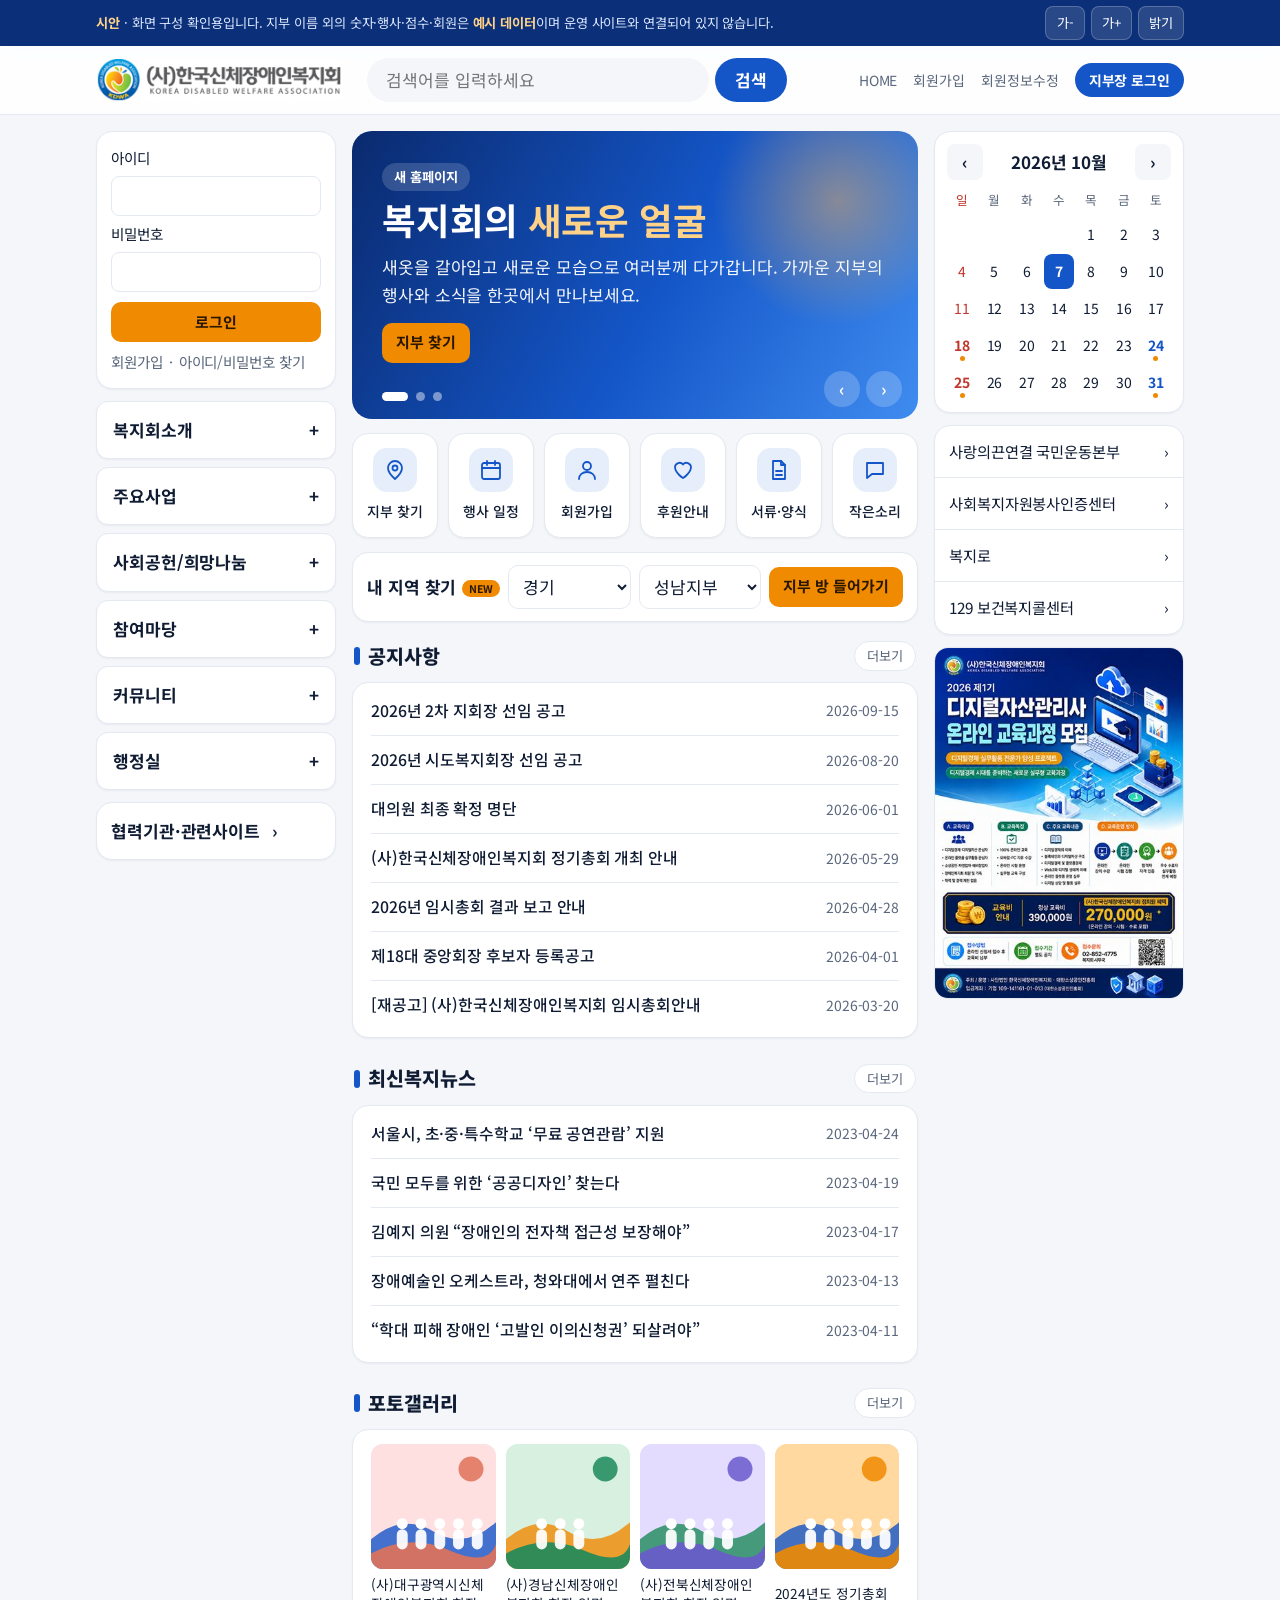
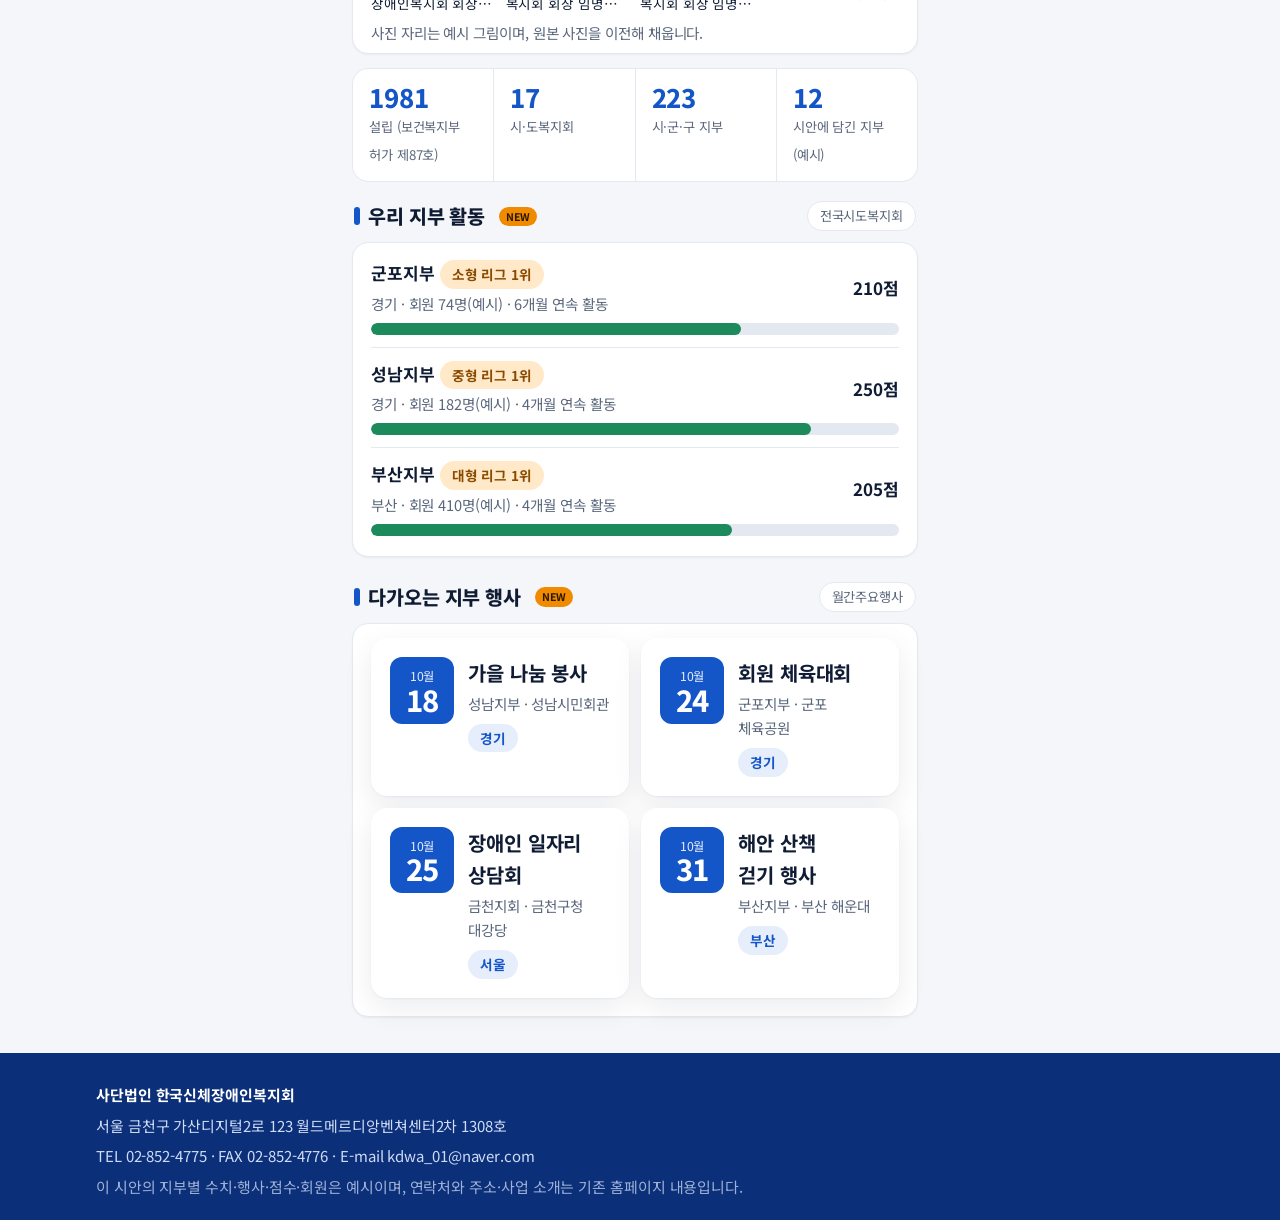
==== commit ddf88787: "개선 시안 버전 2 갱신: 포털형 화면 정돈과 조직 관리 기능 추가 원본 골격은 유지한 채 화면을 포털형으로 정돈하고, 중앙 사무국 화면(전국 현황, 조직 관리, 결재함, 공지 발" ====
--- a/index.html
+++ b/index.html
@@ -1,9 +1,10 @@
 <!doctype html>
 <html lang="ko"><head><meta charset="utf-8">
 <meta name="viewport" content="width=device-width,initial-scale=1">
+<meta name="robots" content="noindex,nofollow">
 <title>복지회 새 홈페이지 시안</title>
 <link rel="preconnect" href="https://fonts.googleapis.com"><link rel="preconnect" href="https://fonts.gstatic.com" crossorigin>
-<link href="https://fonts.googleapis.com/css2?family=Black+Han+Sans&family=Noto+Sans+KR:wght@400;500;700&display=swap" rel="stylesheet">
+<link href="https://fonts.googleapis.com/css2?family=Noto+Sans+KR:wght@400;500;700;800&display=swap" rel="stylesheet">
 <style>
 /* Layout: 파란 상단 영역 + 흰 카드 본문. 데스크톱은 상단 메뉴(마우스 올리면 하위 메뉴), 모바일은 하단 탭.
    지부장 화면은 왼쪽 메뉴 + 본문. 색은 로고의 남색과 2026 포스터의 로열블루·주황. 주황은 행동 버튼에만. */
@@ -294,6 +295,154 @@
 .ccol #t-news article{display:grid;grid-template-columns:160px 1fr;align-items:stretch}
 .ccol #t-news .ph{aspect-ratio:4/3!important;height:100%}
 @media(max-width:520px){.ccol #t-news article{grid-template-columns:112px 1fr}}
+/* ===== v5: 포털형 정돈 + 조직 관리 기능 스타일 ===== */
+:root{--bg:#f4f6fa;--line:#e4e9f1;--mut:#5a677c;--shadow-sm:0 1px 2px rgba(16,28,52,.05);--shadow:0 1px 2px rgba(16,28,52,.05),0 10px 30px rgba(16,28,52,.08);--r:16px;--disp:"Noto Sans KR","Malgun Gothic",sans-serif}
+@media (prefers-color-scheme:dark){:root:not([data-theme="light"]){--bg:#0b121f;--line:#243148;--mut:#a6b3c9}}
+:root[data-theme="dark"]{--bg:#0b121f;--line:#243148;--mut:#a6b3c9}
+body{letter-spacing:-.005em}
+.disp,.ptitle h1,.banner h2,.sheet h2,.modal h3,.sec>.wrap>h2,.h2,.notice h3,.price b,.hstats b,.kpi b,.mk b,.ring .c b,.date b,.rank .no,.cover h1,.hero h1{font-family:var(--disp)!important;font-weight:800!important;letter-spacing:-.025em}
+.card,.coops,.cal,.find,.lbox{border-radius:var(--r);box-shadow:var(--shadow-sm)}
+.card.lift{box-shadow:var(--shadow)}
+/* 헤더: 가운데 큰 검색창 (포털형) */
+header.top{background:color-mix(in srgb,var(--surface) 88%,transparent);backdrop-filter:saturate(1.4) blur(10px)}
+header.top .wrap.hd{grid-template-columns:auto minmax(240px,560px) 1fr;grid-template-areas:"logo search util";gap:10px 24px;padding-block:12px}
+.hr{display:contents}
+.logo{grid-area:logo}
+.hr .search{grid-area:search;width:100%;position:relative}
+.hr .util{grid-area:util;justify-content:flex-end}
+@media(max-width:999px){header.top .wrap.hd{grid-template-columns:1fr auto;grid-template-areas:"logo btn"}.hr{display:none}}
+.search input{flex:1;min-width:0;width:100%;border-radius:999px;padding:0 18px;min-height:44px;background:var(--bg);border-color:transparent}
+.search input:focus{background:var(--surface);border-color:var(--brand)}
+.search button{border-radius:999px;min-height:44px;padding:0 20px}
+.kbd{display:inline-flex;align-items:center;gap:4px;font-size:.72rem;color:var(--mut);border:1px solid var(--line);border-radius:6px;padding:0 6px;background:var(--surface)}
+.util .adm{background:var(--brand);color:var(--on-brand)!important;border-radius:999px;padding:6px 14px!important;font-weight:700;text-decoration:none!important}
+/* 왼쪽 메뉴: 흰 카드, 열리면 브랜드색 */
+.vmenu{gap:8px}
+.vmenu .gt{background:var(--surface);color:var(--ink);border:1px solid var(--line);box-shadow:var(--shadow-sm);padding:14px 16px}
+.vmenu .gt:hover{border-color:var(--brand);color:var(--brand)}
+.vmenu .g.open .gt{background:var(--brand);border-color:var(--brand);color:var(--on-brand)}
+.vmenu ul{border-radius:14px;box-shadow:var(--shadow-sm)}
+.lbox.login{background:var(--surface);border:1px solid var(--line)}
+/* 구역 제목: 줄무늬 제거, 군더더기 없는 제목줄 */
+.sech{background:none;border:0;padding:4px 2px 10px;border-radius:0}
+.sech h2{font-size:1.15rem;font-weight:800;display:flex;align-items:center;gap:8px}
+.sech h2::before{content:"";width:6px;height:18px;border-radius:3px;background:var(--brand)}
+.sech h2 b{color:inherit}
+.sech a{border:1px solid var(--line);background:var(--surface);border-radius:999px;padding:3px 12px;font-size:.78rem;text-decoration:none;color:var(--mut)}
+.sech a:hover{color:var(--brand);border-color:var(--brand)}
+.blk{border-radius:var(--r);border:1px solid var(--line);padding:4px 18px 8px;box-shadow:var(--shadow-sm)}
+.blk .list li{padding:11px 0}
+.blk .list a{font-weight:500}
+section+section{margin-top:6px}
+/* 배너 캐러셀 */
+.hero2{position:relative;border-radius:20px;overflow:hidden;color:#fff;min-height:210px;background:linear-gradient(120deg,#0a2a6e 0%,#1456c8 55%,#3f8cf0 100%)}
+.slide{display:none;padding:30px 30px 56px;position:relative}
+.slide.on{display:block}
+.slide::after{content:"";position:absolute;right:-50px;top:-60px;width:260px;height:260px;border-radius:50%;background:radial-gradient(circle,rgba(255,176,77,.45),rgba(255,176,77,0) 68%);pointer-events:none}
+.slide h2{font-size:clamp(1.5rem,3.2vw,2.15rem);line-height:1.25;margin:6px 0 0;position:relative;z-index:1}
+.slide h2 b{color:#ffd28a}.slide p{margin:10px 0 0;max-width:30em;opacity:.95;position:relative;z-index:1}
+.slide .tag{display:inline-block;background:rgba(255,255,255,.16);border-radius:999px;padding:3px 12px;font-size:.78rem;font-weight:700}
+.slide .btn{margin-top:14px;position:relative;z-index:1}
+.dots{position:absolute;left:30px;bottom:18px;display:flex;gap:8px;align-items:center;z-index:2}
+.dots button{width:9px;height:9px;border-radius:50%;border:0;background:rgba(255,255,255,.45);padding:0;cursor:pointer}
+.dots button[aria-current="true"]{width:26px;border-radius:5px;background:#fff}
+.arrows{position:absolute;right:16px;bottom:12px;display:flex;gap:6px;z-index:2}
+.arrows button{width:36px;height:36px;border-radius:50%;border:0;background:rgba(255,255,255,.2);color:#fff;cursor:pointer;font-weight:700}
+.arrows button:hover{background:rgba(255,255,255,.35)}
+/* 빠른 메뉴, 숫자 띠 */
+.quick{display:grid;grid-template-columns:repeat(3,1fr);gap:10px}@media(min-width:700px){.quick{grid-template-columns:repeat(6,1fr)}}
+.quick a{display:grid;justify-items:center;gap:8px;padding:14px 6px;border-radius:var(--r);background:var(--surface);border:1px solid var(--line);text-decoration:none;font-size:.82rem;font-weight:500;box-shadow:var(--shadow-sm);transition:transform .15s,box-shadow .15s}
+.quick a:hover{transform:translateY(-2px);box-shadow:var(--shadow)}
+.quick .qi{width:44px;height:44px;border-radius:14px;background:var(--brand-soft);color:var(--brand);display:flex;align-items:center;justify-content:center}
+.stat{display:grid;grid-template-columns:repeat(2,1fr);gap:1px;background:var(--line);border:1px solid var(--line);border-radius:var(--r);overflow:hidden}@media(min-width:700px){.stat{grid-template-columns:repeat(4,1fr)}}
+.stat div{background:var(--surface);padding:14px 16px}
+.stat b{display:block;font-family:var(--disp);font-weight:800;font-size:1.5rem;line-height:1.1;color:var(--brand)}.stat span{font-size:.78rem;color:var(--mut)}
+.find{border-radius:var(--r)}
+.gal .ph{border-radius:12px}
+.gal a:hover .ph{outline:2px solid var(--brand)}
+/* 알림 종 / 빠른 이동 */
+.bell{position:relative;background:none;border:1px solid var(--line);border-radius:999px;width:40px;height:40px;cursor:pointer;display:inline-flex;align-items:center;justify-content:center;color:var(--ink)}
+.bell:hover{border-color:var(--brand);color:var(--brand)}
+.bell .n{position:absolute;top:-4px;right:-4px;min-width:18px;height:18px;border-radius:99px;background:var(--accent);color:var(--accent-ink);font-size:.68rem;font-weight:800;display:flex;align-items:center;justify-content:center;padding:0 4px}
+.pop{position:absolute;right:0;top:calc(100% + 8px);width:min(360px,92vw);background:var(--surface);border:1px solid var(--line);border-radius:16px;box-shadow:var(--shadow);z-index:70;overflow:hidden}
+.pop h3{padding:14px 16px;font-size:1rem;border-bottom:1px solid var(--line);display:flex;justify-content:space-between;align-items:center}
+.pop ul{list-style:none;margin:0;padding:0;max-height:360px;overflow:auto}
+.pop li{padding:12px 16px;border-bottom:1px solid var(--line);display:grid;gap:2px;cursor:pointer}
+.pop li:hover{background:var(--bg)}.pop li.un::before{content:"";position:absolute;margin-left:-10px;margin-top:8px;width:6px;height:6px;border-radius:50%;background:var(--accent)}
+.pop li b{font-size:.9rem}.pop li span{font-size:.8rem;color:var(--mut)}
+.whoW{position:relative;display:flex;align-items:center;gap:8px}
+.cmdk{position:fixed;inset:0;background:rgba(5,10,20,.5);z-index:95;display:none;align-items:flex-start;justify-content:center;padding:12vh 16px 16px}
+.cmdk.open{display:flex}
+.cmdk .box{background:var(--surface);border-radius:18px;width:min(620px,100%);box-shadow:var(--shadow);overflow:hidden}
+.cmdk input{width:100%;border:0;border-bottom:1px solid var(--line);padding:18px 20px;font-size:1.05rem;background:transparent;outline:none}
+.cmdk ul{list-style:none;margin:0;padding:8px;max-height:50vh;overflow:auto}
+.cmdk li{display:flex;justify-content:space-between;gap:10px;align-items:center;padding:11px 14px;border-radius:10px;cursor:pointer}
+.cmdk li[aria-selected="true"]{background:var(--brand-soft);color:var(--brand)}
+.cmdk li small{color:var(--mut);font-size:.76rem;white-space:nowrap}
+.cmdk .foot{padding:8px 16px;border-top:1px solid var(--line);font-size:.76rem;color:var(--mut);display:flex;gap:14px;flex-wrap:wrap}
+/* 관리 화면 정돈 */
+.side{border-radius:var(--r);box-shadow:var(--shadow-sm)}
+.side a{border-radius:12px}
+.mk>a,.mk>div{border-radius:var(--r);box-shadow:var(--shadow-sm)}
+.mk>a:hover{border-color:var(--brand)}
+.mk b{color:var(--ink)}
+.mk .up{color:var(--green);font-size:.76rem;font-weight:700}.mk .dn{color:var(--red);font-size:.76rem;font-weight:700}
+.topbar{display:flex;justify-content:space-between;align-items:center;gap:10px;flex-wrap:wrap}
+/* 차트·히트맵·퍼널 */
+.chart{width:100%;height:auto;display:block}
+.chart text{fill:var(--mut);font-size:11px;font-family:var(--body)}
+.chart .gl{stroke:var(--line);stroke-width:1}
+.chart .ln{fill:none;stroke:var(--brand);stroke-width:2.5;stroke-linecap:round;stroke-linejoin:round}
+.chart .ar{fill:var(--brand);opacity:.1}
+.chart .pt{fill:var(--surface);stroke:var(--brand);stroke-width:2}
+.chart .bar1{fill:var(--accent)}.chart .bar2{fill:var(--brand)}
+.legend2{display:flex;gap:14px;flex-wrap:wrap;font-size:.8rem;color:var(--mut);margin-top:6px}.legend2 i{display:inline-block;width:10px;height:10px;border-radius:3px;margin-right:6px}
+.funnel{display:grid;gap:8px}.funnel .fr{display:grid;grid-template-columns:96px 1fr 44px;gap:10px;align-items:center;font-size:.86rem}
+.funnel .fb{height:22px;border-radius:8px;background:var(--brand-soft);overflow:hidden}.funnel .fb i{display:block;height:100%;background:var(--brand);border-radius:8px}
+.heat{display:grid;grid-template-columns:repeat(4,1fr);gap:6px;max-width:360px}
+.heat button{aspect-ratio:1/.85;border:0;border-radius:12px;cursor:pointer;font-weight:700;font-size:.82rem;color:var(--ink);background:var(--brand-soft);line-height:1.15}
+.heat button small{display:block;font-weight:500;font-size:.68rem;color:var(--mut)}
+.heat .h1{background:var(--t1)}.heat .h2{background:var(--t2)}.heat .h3{background:var(--t3);color:var(--on-brand)}.heat .h3 small{color:var(--on-brand)}.heat .h4{background:var(--t4);color:var(--accent-ink)}.heat .h4 small{color:var(--accent-ink)}.heat .hx{visibility:hidden}
+/* 조직 트리 */
+.otree details{border:1px solid var(--line);border-radius:14px;margin:8px 0;background:var(--surface)}
+.otree summary{cursor:pointer;padding:12px 14px;display:flex;gap:10px;align-items:center;flex-wrap:wrap;list-style:none}
+.otree summary::-webkit-details-marker{display:none}
+.otree summary::before{content:"▸";color:var(--mut);transition:transform .15s}
+.otree details[open]>summary::before{transform:rotate(90deg)}
+.otree .kids{padding:0 10px 10px 22px;display:grid;gap:6px}
+.otree .leaf{display:flex;gap:10px;align-items:center;flex-wrap:wrap;padding:10px 12px;border:1px solid var(--line);border-radius:12px;background:var(--bg);cursor:pointer;text-align:left;width:100%}
+.otree .leaf:hover{border-color:var(--brand)}
+.otree .sp{flex:1}
+/* 권한표·자동화 */
+.matrix td,.matrix th{text-align:center}.matrix td:first-child,.matrix th:first-child{text-align:left}
+.cellb{border:0;background:var(--bg);width:40px;height:34px;border-radius:10px;cursor:pointer;font-weight:800;color:var(--mut)}
+.cellb.on{background:var(--green-soft);color:var(--green)}.cellb.sc{background:var(--brand-soft);color:var(--brand)}.cellb.lk{cursor:not-allowed;opacity:.7}
+.rule{display:grid;grid-template-columns:1fr auto;gap:6px 14px;align-items:center;padding:14px 0;border-bottom:1px solid var(--line)}
+.rule:last-child{border:0}.rule small{grid-column:1;color:var(--mut)}
+.tog{position:relative;width:48px;height:28px}.tog input{position:absolute;inset:0;opacity:0;cursor:pointer;margin:0}
+.tog span{position:absolute;inset:0;border-radius:99px;background:var(--line);transition:.2s}
+.tog span::after{content:"";position:absolute;left:3px;top:3px;width:22px;height:22px;border-radius:50%;background:#fff;box-shadow:0 1px 3px rgba(0,0,0,.3);transition:.2s}
+.tog input:checked+span{background:var(--green)}.tog input:checked+span::after{left:23px}
+.tog input:focus-visible+span{outline:3px solid var(--accent);outline-offset:2px}
+.seg2{display:flex;gap:6px;flex-wrap:wrap}.seg2 button{border:1px solid var(--line);background:var(--surface);border-radius:999px;min-height:40px;padding:0 16px;font-weight:700;cursor:pointer;color:var(--mut)}
+.seg2 button[aria-pressed="true"]{background:var(--brand);border-color:var(--brand);color:var(--on-brand)}
+.pillbar{display:flex;gap:8px;flex-wrap:wrap;margin-bottom:10px}
+.pillbar button{border:1px solid var(--line);background:var(--surface);border-radius:999px;min-height:40px;padding:0 14px;cursor:pointer;font-weight:700;font-size:.86rem}
+.pillbar button:hover{border-color:var(--brand);color:var(--brand)}
+.report{font-size:.95rem}.report h4{margin:14px 0 4px;font-size:1rem}.report p{margin:.3em 0}
+.readbar{display:grid;grid-template-columns:120px 1fr 52px;gap:10px;align-items:center;font-size:.84rem;padding:5px 0}
+.readbar .bar{height:10px}
+
+/* v5 보정 */
+header.top .wrap.hd{grid-template-columns:auto minmax(200px,420px) 1fr}
+.util{flex-wrap:nowrap;white-space:nowrap}.util .adm{white-space:nowrap}
+.heat{width:100%;max-width:340px}.heat button{min-width:0;overflow:hidden;padding:2px}
+.legend2{margin-top:12px}
+.chart text{font-size:15px}
+.topbar>div{flex:1 1 360px;min-width:0}.topbar .btn{flex:0 0 auto}
+.whoW{white-space:nowrap}
+.form label.switch{display:inline-flex;align-items:center;gap:8px;font-weight:500;font-size:.9rem}
+
 </style></head>
 <body>
 <a class="skip" href="#main">본문으로 바로가기</a>
@@ -728,6 +877,273 @@
  if(t.dataset.act==="cal"){CAL.m+=+t.dataset.d;if(CAL.m<0){CAL.m=11;CAL.y--}if(CAL.m>11){CAL.m=0;CAL.y++}$("#cal").innerHTML=calHTML()}
  if(t.dataset.act==="joinreset")JOINED=null});
 
+/* ===== v5a: 역할(중앙 사무국)·알림·빠른 이동·최종 라우터 ===== */
+ACCT.push({role:"central",name:"정하늘",title:"중앙 사무국"});
+Object.assign(ICON,{bell:I('<path d="M6 9a6 6 0 0112 0c0 5 2 6 2 6H4s2-1 2-6zM10 19a2 2 0 004 0"/>'),heart:I('<path d="M12 20s-8-5-8-11a4.5 4.5 0 018-2.5A4.5 4.5 0 0120 9c0 6-8 11-8 11z"/>'),search:I('<circle cx="11" cy="11" r="7"/><path d="M20 20l-4-4"/>'),chart:I('<path d="M4 20V4M4 20h16M8 16v-5M12 16V8M16 16v-8"/>')});
+const AFTER={},CROUTES={};
+const NOTIFS=[
+ {id:1,aud:"all",t:"홈페이지 사용 안내",b:"지부장·지회장 화면에서 할 수 있는 일을 정리했습니다.",time:"10/05 09:00",read:false,go:"notice"},
+ {id:2,aud:"branch",bid:"seongnam",t:"가입 신청이 접수되었어요",b:"승인 대기 신청이 있습니다. 3일 안에 처리하면 점수가 올라요.",time:"10/06 14:20",read:false,go:"m-apps"},
+ {id:3,aud:"region",t:"2차 승인 대기",b:"지부에서 올라온 가입 신청이 있습니다.",time:"10/06 16:05",read:false,go:"m-r2"},
+ {id:4,aud:"central",t:"활동이 적은 지부가 있어요",b:"이번 달 점수가 낮은 지부를 확인하고 연락해 보세요.",time:"10/07 08:30",read:false,go:"c-dash"}];
+const notifFor=()=>SESS?NOTIFS.filter(n=>n.aud==="all"||n.aud===SESS.role||(n.bid&&SESS.bid===n.bid)):[];
+function pushNotif(aud,t,b,extra){NOTIFS.unshift(Object.assign({id:Date.now()+Math.random(),aud,t,b,time:nowStr(),read:false},extra||{}))}
+function whoBox(){const u=$("#util"),base=`<a href="#home">HOME</a><a href="#join">회원가입</a><a href="#myedit">회원정보수정</a>`;
+ if(!SESS){u.innerHTML=base+`<a class="adm" href="#login">지부장 로그인</a>`;return}
+ const un=notifFor().filter(n=>!n.read).length,home=SESS.role==="central"?"c-dash":"m-dash";
+ u.innerHTML=`<span class="whoW"><button class="bell" data-act="bell" aria-label="알림 ${un}건" aria-expanded="false">${ICON.bell}${un?`<span class="n">${un}</span>`:""}</button><a class="adm" href="#${home}">${esc(SESS.title)} ${esc(SESS.name)}님</a><button data-act="logout">로그아웃</button><div class="pop" id="bellpop" hidden></div></span>`}
+function renderBell(){const l=notifFor();$("#bellpop").innerHTML=`<h3>알림 <button class="btn sm plain" data-act="readall">모두 읽음</button></h3><ul>${l.slice(0,8).map(n=>`<li class="${n.read?"":"un"}" data-act="readn" data-id="${n.id}"><b>${esc(n.t)}</b><span>${esc(n.b)}</span><span>${n.time}</span></li>`).join("")||"<li><span>새 알림이 없습니다.</span></li>"}</ul>`}
+function pubTabs(cur){const mh=SESS?(SESS.role==="central"?"c-dash":"m-dash"):"login";
+ const T=[["home","홈","home"],["map","지부 찾기","pin"],["events","행사","cal"],[mh,SESS?"내 업무":"지부장","user"]];
+ $("#tabbar").innerHTML=T.map(t=>`<a href="#${t[0]}" ${(cur===t[0]||(t[0]==="map"&&cur.startsWith("room"))||(t[0]===mh&&SESS&&(cur.startsWith("m-")||cur.startsWith("c-"))))?'aria-current="page"':""}>${ICON[t[2]]}${t[1]}</a>`).join("")}
+/* 관리 메뉴 */
+const MNAV_C=[["c-dash","전국 현황","chart"],["c-tree","조직 관리","tree"],["c-approve","결재함","check"],["c-notice","공지 발송","mail"],["c-report","월간 리포트","doc"],["c-rbac","권한 관리","key"],["c-auto","자동화 규칙","sparkle"],["c-log","활동 기록","list"]];
+(function(){const i=MNAV_B.findIndex(x=>x[0]==="m-log");MNAV_B.splice(i,0,["m-report","월간 리포트","doc"]);MNAV_R.splice(MNAV_R.length-1,0,["m-report","월간 리포트","doc"])})();
+SUBM.push({n:"장학생 신청서",who:"gunpo",d:"10월 5일",s:"중앙 검토중"},{n:"공적조서",who:"yongin",d:"10월 4일",s:"중앙 검토중"});
+const pendingDocs=()=>SUBM.filter(s=>s.s==="중앙 검토중").length;
+function cnt(k){if(!SESS)return 0;if(k==="m-apps")return openApps(SESS.bid);if(k==="m-inq")return openInq(SESS.bid);if(k==="m-r2")return regionApps(SESS.sido).length;
+ if(k==="c-approve")return APPS.filter(a=>a.stage===3).length+pendingDocs();return 0}
+function shell(cur,title,sub,inner){const R=SESS.role,nav=R==="central"?MNAV_C:R==="region"?MNAV_R:MNAV_B,who=R==="branch"?br(SESS.bid).nm+" "+SESS.title:SESS.title;
+ const link=n=>{const c=cnt(n[0]);return`<a href="#${n[0]}" ${n[0]===cur?'aria-current="page"':""}>${ICON[n[2]]}${n[1]}${c?`<span class="cnt">${c}</span>`:""}</a>`};
+ const chipT=R==="central"?"중앙 사무국 전용":R==="region"?"시·도복지회장":esc(SESS.title)+" 전용";
+ return`<div class="wrap"><div class="mshell"><aside class="side" aria-label="관리 메뉴"><div class="me"><b>${esc(who)}</b><br><span class="small mut">${esc(SESS.name)}님</span></div>${nav.map(link).join("")}<a href="#home">${ICON.out}홈페이지로</a></aside>
+ <div class="stack"><div class="mchips" role="navigation" aria-label="관리 메뉴">${nav.map(n=>{const c=cnt(n[0]);return`<a href="#${n[0]}" ${n[0]===cur?'aria-current="page"':""}>${n[1]}${c?`<span class="cnt">${c}</span>`:""}</a>`}).join("")}</div>
+ <div class="topbar"><div><span class="chip">${chipT}</span><h1 class="disp" style="font-size:1.7rem;margin-top:6px">${title}</h1>${sub?`<p class="sub" style="margin:4px 0 0">${sub}</p>`:""}</div><button class="btn sm line" data-act="cmdk" aria-label="빠른 이동 열기">${ICON.search}빠른 이동 <span class="kbd">Ctrl K</span></button></div>${inner}</div></div></div>`}
+/* 빠른 이동 */
+document.body.insertAdjacentHTML("beforeend",`<div class="cmdk" id="cmdk" role="dialog" aria-modal="true" aria-label="빠른 이동"><div class="box"><input id="cmdq" type="text" placeholder="이동할 곳이나 지부 이름을 입력하세요" autocomplete="off" aria-label="빠른 이동 검색"><ul id="cmdl" role="listbox"></ul><div class="foot"><span>↑↓ 선택</span><span>Enter 이동</span><span>Esc 닫기</span></div></div></div>`);
+let CK={sel:0,list:[]};
+function cmdItems(){const L=[];[["홈","home"],["월간주요행사","events"],["복지회소식","news"],["우리 지부 찾기","map"],["공지사항","notice"],["포토갤러리","gallery"],["문서자료실","docs"],["회원가입","join"],["후원안내","support"],["주요사업","business"],["관련사이트","links"]].forEach(x=>L.push({t:x[0],k:"페이지",go:x[1]}));
+ BR.forEach(b=>L.push({t:b.nm,k:"지부 · "+b.s,go:"room-"+b.id}));
+ if(SESS){const nav=SESS.role==="central"?MNAV_C:SESS.role==="region"?MNAV_R:MNAV_B;nav.forEach(n=>L.push({t:n[1],k:"내 업무",go:n[0]}));L.push({t:"로그아웃",k:"계정",act:"logout"})}else L.push({t:"지부장 로그인",k:"계정",go:"login"});
+ L.push({t:"글자 크게",k:"보기",act:"fsp"},{t:"화면 밝기 바꾸기",k:"보기",act:"thm"});return L}
+function ckRender(){const q=$("#cmdq").value.trim().toLowerCase();CK.list=cmdItems().filter(x=>!q||(x.t+x.k).toLowerCase().includes(q)).slice(0,12);CK.sel=Math.min(CK.sel,Math.max(0,CK.list.length-1));
+ $("#cmdl").innerHTML=CK.list.map((x,i)=>`<li role="option" aria-selected="${i===CK.sel}" data-i="${i}"><span>${esc(x.t)}</span><small>${esc(x.k)}</small></li>`).join("")||`<li><span>일치하는 항목이 없어요</span></li>`}
+function ckOpen(){$("#cmdk").classList.add("open");$("#cmdq").value="";CK.sel=0;ckRender();$("#cmdq").focus()}
+function ckClose(){$("#cmdk").classList.remove("open")}
+function ckRun(i){const x=CK.list[i];if(!x)return;ckClose();
+ if(x.go)go(x.go);else if(x.act==="logout"){log("로그아웃");SESS=null;toast("로그아웃했어요");go("home")}else if(x.act==="fsp")$("#fsp").click();else if(x.act==="thm")$("#thm").click()}
+$("#cmdq").addEventListener("input",()=>{CK.sel=0;ckRender()});
+$("#cmdq").addEventListener("keydown",e=>{if(e.key==="ArrowDown"){e.preventDefault();CK.sel=Math.min(CK.list.length-1,CK.sel+1);ckRender()}
+ else if(e.key==="ArrowUp"){e.preventDefault();CK.sel=Math.max(0,CK.sel-1);ckRender()}else if(e.key==="Enter"){e.preventDefault();ckRun(CK.sel)}});
+$("#cmdl").addEventListener("click",e=>{const li=e.target.closest("li[data-i]");if(li)ckRun(+li.dataset.i)});
+$("#cmdk").addEventListener("click",e=>{if(e.target.id==="cmdk")ckClose()});
+document.addEventListener("keydown",e=>{if((e.ctrlKey||e.metaKey)&&e.key.toLowerCase()==="k"){e.preventDefault();ckOpen()}else if(e.key==="Escape"){ckClose();const p=$("#bellpop");if(p)p.hidden=true}});
+/* 알림·배너 동작 */
+document.addEventListener("click",e=>{const t=e.target.closest("[data-act]");
+ if(!t){const p=$("#bellpop");if(p&&!e.target.closest(".whoW"))p.hidden=true;return}
+ const A=t.dataset.act;
+ if(A==="bell"){const p=$("#bellpop");const open=p.hidden;if(open)renderBell();p.hidden=!open;t.setAttribute("aria-expanded",String(open));return}
+ if(A==="readall"){notifFor().forEach(n=>n.read=true);whoBox();return}
+ if(A==="readn"){const n=NOTIFS.find(x=>String(x.id)===t.dataset.id);if(n){n.read=true;const g=n.go;whoBox();if(g)go(g)}return}
+ if(A==="cmdk"){ckOpen();return}});
+/* 최종 라우터 */
+function go(r){r=r||"home";let html=null,framed=true;const central=SESS&&SESS.role==="central";
+ if(r.startsWith("c-")){framed=false;if(!SESS){toast("로그인이 필요해요");return go("login")}if(!central)return go("m-dash");html=(CROUTES[r]||CROUTES["c-dash"])()}
+ else if(r.startsWith("m-")){framed=false;if(!SESS){toast("로그인이 필요해요");return go("login")}if(central)return go("c-dash");
+  if(SESS.role==="region"&&!["m-dash","m-r2","m-branches","m-report","m-log"].includes(r))return go("m-dash");
+  if(SESS.role==="branch"&&["m-r2","m-branches"].includes(r))return go("m-dash");html=(MROUTES[r]||mDash)()}
+ else if(r.startsWith("about"))html=vAbout(ABOUTS.includes(r)?r:"about-greeting");
+ else if(r.startsWith("support"))html=vSupport(SUPS.includes(r)?r:"support");
+ else if(r.startsWith("room-")){html=vRoom(r.slice(5));if(html==null){toast("없는 지부예요");return go("map")}}
+ else{if(r==="login"&&SESS)return go(central?"c-dash":"m-dash");html=(PROUTES[r]||PROUTES.home)()}
+ cur=r;$("#app").innerHTML=framed?frame(r,html):html;$("#sheet").classList.remove("open");
+ document.body.classList.toggle("mgr",!framed);pubTabs(r);whoBox();after(r);
+ try{if(location.hash.slice(1)!==r)location.hash=r}catch(e){}scrollTo(0,0)}
+function after(r){
+ if(r==="home")fillSel("selSido","selBr");
+ if(r==="join"&&$("#jS"))fillSel("jS","jB");
+ if(r==="map")fillMap();
+ if(r==="events"){renderEvList();$("#evS").onchange=renderEvList}
+ if(r==="gallery"){renderGallery();$("#gS").onchange=renderGallery}
+ if(r==="m-members"){$("#mf").value=MF;renderMembers()}
+ if(r==="m-profile"){$("#pprev").innerHTML=profPrev()}
+ if(AFTER[r])AFTER[r]()}
+function vLogin2(){const lab=a=>a.role==="branch"?br(a.bid).nm+" "+a.title:a.title,desc=a=>a.role==="central"?"전국 현황·결재·공지 발송·권한 관리":a.role==="region"?"소속 지부 승인과 현황":"본인 지부 회원·행사·사진 관리";
+ return pageHead("행정실 로그인",[["행정실"],["로그인"]])+`<div class="sec"><div class="two"><div class="card lift"><h3>로그인</h3><p class="mut small">실제 서비스에서는 휴대폰 본인확인으로 로그인합니다. 이 시안에서는 오른쪽 계정을 눌러 체험할 수 있습니다.</p>
+ <form class="form" data-form="fakelogin"><label for="lid">아이디<input id="lid" type="text" value="seongnam-chief" autocomplete="off"></label><label for="lpw">비밀번호<input id="lpw" type="password" value="sample1234" autocomplete="off"></label><button class="btn" type="submit">로그인</button></form></div>
+ <div class="card acct"><h3>체험 계정 선택</h3><p class="mut small">역할마다 보이는 화면이 다릅니다.</p><div class="stack">${ACCT.map((a,i)=>`<button class="card" data-act="login" data-i="${i}"><b>${esc(lab(a))}</b><span class="small mut">${esc(a.name)}님 · ${desc(a)}</span></button>`).join("")}</div></div></div></div>`}
+PROUTES.login=vLogin2;
+
+/* ===== v5b: 중앙 사무국 화면 (전국 현황·조직 트리·결재함·공지 발송·권한·자동화·리포트) ===== */
+function svgGrid(W,H,L,R,T,B,max,unit){return [0,.25,.5,.75,1].map(f=>{const v=Math.round(max*f),yy=T+(H-T-B)*(1-v/max);return`<line class="gl" x1="${L}" x2="${W-R}" y1="${yy.toFixed(1)}" y2="${yy.toFixed(1)}"/><text x="${L-6}" y="${(yy+4).toFixed(1)}" text-anchor="end">${v}${unit}</text>`}).join("")}
+function svgLine(labels,data,unit,label){const W=560,H=220,L=44,R=16,T=14,B=30,max=Math.max(10,Math.ceil(Math.max(...data)/10)*10);
+ const x=i=>L+i*(W-L-R)/(data.length-1),y=v=>T+(H-T-B)*(1-v/max),P=data.map((v,i)=>[x(i),y(v)]);
+ const path=P.map((p,i)=>(i?"L":"M")+p[0].toFixed(1)+" "+p[1].toFixed(1)).join(" "),area=path+` L${P[P.length-1][0].toFixed(1)} ${y(0).toFixed(1)} L${P[0][0].toFixed(1)} ${y(0).toFixed(1)} Z`;
+ return`<svg class="chart" viewBox="0 0 ${W} ${H}" role="img" aria-label="${esc(label)}">${svgGrid(W,H,L,R,T,B,max,unit)}<path class="ar" d="${area}"/><path class="ln" d="${path}"/>${P.map(p=>`<circle class="pt" cx="${p[0].toFixed(1)}" cy="${p[1].toFixed(1)}" r="4"/>`).join("")}${labels.map((l,i)=>`<text x="${x(i).toFixed(1)}" y="${H-8}" text-anchor="middle">${l}</text>`).join("")}<text x="${P[P.length-1][0].toFixed(1)}" y="${(P[P.length-1][1]-10).toFixed(1)}" text-anchor="end" style="font-weight:700;fill:var(--brand)">${data[data.length-1]}${unit}</text></svg>`}
+function svgBars(labels,data,unit,label){const W=560,H=200,L=44,R=16,T=18,B=30,max=Math.max(10,Math.ceil(Math.max(...data)/10)*10),step=(W-L-R)/data.length,bw=step*.5,y=v=>T+(H-T-B)*(1-v/max);
+ return`<svg class="chart" viewBox="0 0 ${W} ${H}" role="img" aria-label="${esc(label)}">${svgGrid(W,H,L,R,T,B,max,unit)}${data.map((v,i)=>{const cx=L+(i+.5)*step,last=i===data.length-1;return`<rect class="${last?"bar1":"bar2"}" x="${(cx-bw/2).toFixed(1)}" y="${y(v).toFixed(1)}" width="${bw.toFixed(1)}" height="${(y(0)-y(v)).toFixed(1)}" rx="6"/><text x="${cx.toFixed(1)}" y="${(y(v)-5).toFixed(1)}" text-anchor="middle">${v}</text><text x="${cx.toFixed(1)}" y="${H-8}" text-anchor="middle">${labels[i]}</text>`}).join("")}</svg>`}
+const MONTHS=["4월","5월","6월","7월","8월","9월","10월"];
+function cDash(){const tot=BR.reduce((a,b)=>a+b.mem,0),act=BR.filter(b=>pts(b.id)>=90).length,actP=Math.round(act/BR.length*100);
+ const pend=APPS.filter(a=>a.stage>=1&&a.stage<=3).length,inqOpen=BR.reduce((a,b)=>a+openInq(b.id),0),evM=EV.filter(e=>e.d.startsWith("2026-10")).length;
+ const stg=[["접수",APPS.length],["지부 승인",APPS.filter(a=>a.stage>=2).length],["시·도 승인",APPS.filter(a=>a.stage>=3).length],["중앙 확정",APPS.filter(a=>a.stage>=4).length]],mx=Math.max(1,stg[0][1]);
+ const lvl={},cn={};BR.forEach(b=>{lvl[b.s]=Math.max(lvl[b.s]||0,lv(pts(b.id)));cn[b.s]=(cn[b.s]||0)+1});
+ let heat="";for(let yy=1;yy<=5;yy++)for(let xx=1;xx<=4;xx++){const t=SIDO.find(z=>z[1]===xx&&z[2]===yy);heat+=t?`<button class="h${lvl[t[0]]||0}" data-act="tree-s" data-sd="${t[0]}" aria-label="${t[0]} 지부 ${cn[t[0]]||0}곳, 활동 ${lvl[t[0]]||0}단계. 눌러서 조직 관리로 이동">${t[0]}<small>${cn[t[0]]?cn[t[0]]+"곳":"준비중"}</small></button>`:`<button class="hx" tabindex="-1" aria-hidden="true"></button>`}
+ const warn=BR.map(b=>({b,why:[pts(b.id)<100?"활동 점수 "+pts(b.id)+"점":"",openApps(b.id)>=3?"가입 대기 "+openApps(b.id)+"건":"",openInq(b.id)>=2?"문의 "+openInq(b.id)+"건 대기":""].filter(Boolean)})).filter(x=>x.why.length).sort((a,c)=>pts(a.b.id)-pts(c.b.id)).slice(0,6);
+ return shell("c-dash","전국 현황","시·도복지회와 지부의 활동, 승인 흐름, 주의가 필요한 곳을 한눈에 봅니다.",
+ `<div class="mk"><a href="#c-tree"><b class="num">${tot.toLocaleString()}</b><span>전체 회원(예시)</span><br><span class="up">▲ 신규 가입 꾸준(예시)</span></a><a href="#c-tree"><b class="num">${actP}%</b><span>활동 중인 지부</span><br><span class="${actP>=60?"up":"dn"}">${act}/${BR.length}곳이 90점 이상</span></a><a href="#c-approve"><b class="num">${pend}</b><span>승인 대기</span><br><span>${APPS.filter(a=>a.stage===3).length}건은 중앙 확정 차례</span></a><a href="#c-log"><b class="num">${evM}</b><span>이번 달 행사</span><br><span>답변 대기 문의 ${inqOpen}건</span></a></div>
+ <div class="two"><div class="card lift"><h3 style="margin-bottom:2px">활동 지부 비율 추이</h3><p class="small mut" style="margin:0 0 8px">지난달까지는 예시 값, 이번 달은 현재 데이터</p>${svgLine(MONTHS,[38,41,45,47,52,58,actP],"%","월별 활동 지부 비율 꺾은선 그래프")}<h3 style="margin:18px 0 2px">월별 가입 신청</h3><p class="small mut" style="margin:0 0 8px">이번 달은 현재 접수 건수</p>${svgBars(MONTHS,[18,22,25,31,29,38,APPS.length],"","월별 가입 신청 막대 그래프")}</div>
+ <div class="stack"><div class="card lift"><h3 style="margin-bottom:8px">시·도별 활동</h3><div class="heat">${heat}</div><div class="legend2"><span><i style="background:var(--brand-soft)"></i>없음</span><span><i style="background:var(--t1)"></i>1</span><span><i style="background:var(--t2)"></i>2</span><span><i style="background:var(--t3)"></i>3</span><span><i style="background:var(--t4)"></i>4단계</span></div></div>
+ <div class="card lift"><h3 style="margin-bottom:10px">가입 승인 흐름</h3><div class="funnel">${stg.map(s=>`<div class="fr"><span>${s[0]}</span><div class="fb"><i style="width:${Math.round(s[1]/mx*100)}%"></i></div><b class="num">${s[1]}</b></div>`).join("")}</div><p class="small mut" style="margin:10px 0 0">단계마다 줄어드는 곳이 병목입니다. 3일 넘게 머무는 신청은 자동화 규칙으로 알립니다.</p></div></div></div>
+ <div class="two"><div class="card lift"><h3 style="margin-bottom:6px">주의가 필요한 지부</h3>${warn.length?`<ul class="list">${warn.map(x=>`<li><span><b>${esc(x.b.nm)}</b> <span class="small mut">${esc(x.b.s)}</span><br><span class="small mut">${x.why.join(" · ")}</span></span><button class="btn sm line" data-act="node" data-id="${x.b.id}">살펴보기</button></li>`).join("")}</ul>`:`<p class="mut" style="margin:0">지금은 주의가 필요한 지부가 없습니다.</p>`}</div>
+ <div class="card lift"><h3 style="margin-bottom:6px">최근 활동 기록</h3>${auditList(5)}</div></div>`)}
+/* 조직 관리 */
+let TQ="";
+function treeHTML(){const q=TQ.trim();return SIDO.map(s=>s[0]).sort((a,b)=>a.localeCompare(b,"ko")).map(sd=>{const bs=BR.filter(b=>b.s===sd),hit=!q||(sd+"복지회").includes(q)||bs.some(b=>(b.nm+b.d).includes(q));if(!hit)return"";
+  const mem=bs.reduce((a,b)=>a+b.mem,0),avg=bs.length?Math.round(bs.reduce((a,b)=>a+pts(b.id),0)/bs.length):0;
+  return`<details ${q&&bs.length?"open":""}><summary><b>${sd}복지회</b>${bs.length?`<span class="chip m">지부 ${bs.length}곳</span><span class="chip">회원 ${mem.toLocaleString()}명</span><span class="sp"></span><span class="chip ${avg>=160?"o":"m"}">평균 ${avg}점</span>`:`<span class="chip m">지부 명단 준비중</span>`}</summary>${bs.length?`<div class="kids">${bs.filter(b=>!q||(sd+"복지회").includes(q)||(b.nm+b.d).includes(q)).map(b=>`<button class="leaf" data-act="node" data-id="${b.id}"><b>${esc(b.nm)}</b><span class="chip m">${b.lg}</span><span class="sp"></span><span class="small mut">회원 ${b.mem}명</span><span class="chip ${lv(pts(b.id))>=3?"o":"m"}">${pts(b.id)}점</span>${openApps(b.id)?`<span class="chip r">승인 ${openApps(b.id)}</span>`:""}</button>`).join("")}</div>`:`<div class="kids"><p class="small mut" style="margin:0">지부 명단을 확보하면 이곳에 표시됩니다. 지부장 지정은 중앙 사무국이 도와드립니다.</p></div>`}</details>`}).join("")||`<div class="card">일치하는 조직이 없습니다.</div>`}
+function cTree(){return shell("c-tree","조직 관리","중앙 → 시·도복지회 → 지부·지회 구조를 펼쳐 보고, 지부를 눌러 상태를 확인합니다. 원본 기준 시·도 17곳, 지부 223곳입니다.",
+ `<div class="card lift"><div class="toolbar"><input id="tq" type="search" placeholder="시·도 또는 지부 이름 검색" value="${esc(TQ)}" aria-label="조직 검색"></div><div class="otree" id="tree">${treeHTML()}</div><p class="small mut" style="margin:10px 0 0">지부·지회 223곳 중 이 시안에는 ${BR.length}곳만 예시로 들어 있습니다.</p></div>`)}
+/* 결재함 */
+let APTAB="join";
+const HAND=[{id:"h1",b:"gwangju-g",old:"오○○",nw:"윤○○",d:"10월 3일",s:0}];
+function cApprove(){const j=APPS.filter(a=>a.stage===3),d=SUBM.map((s,i)=>({s,i})).filter(x=>x.s.s==="중앙 검토중"),h=HAND.filter(x=>x.s===0);
+ const tabs=[["join","가입 확정",j.length],["docs","서류",d.length],["hand","지부장 교체",h.length]];
+ const body=APTAB==="join"?(j.map(a=>`<div class="msg"><div><b>${esc(a.nm)}</b> <span class="small mut">· ${esc(br(a.b).nm)} · ${a.d} 접수</span></div>${stepBar(3)}<div class="row"><button class="btn sm ok" data-act="c-ok" data-id="${a.id}">가입 확정</button><button class="btn sm no" data-act="c-no" data-id="${a.id}">반려</button></div></div>`).join("")||`<p class="mut" style="margin:0">확정을 기다리는 가입 신청이 없습니다.</p>`)
+ :APTAB==="docs"?(d.map(x=>`<div class="msg"><div><b>${esc(x.s.n)}</b> <span class="small mut">· ${esc(br(x.s.who).nm)} · ${x.s.d} 제출</span></div><div class="row"><button class="btn sm ok" data-act="d-ok" data-i="${x.i}">승인</button><button class="btn sm no" data-act="d-no" data-i="${x.i}">반려</button></div></div>`).join("")||`<p class="mut" style="margin:0">검토할 서류가 없습니다.</p>`)
+ :(h.map(x=>`<div class="msg"><div><b>${esc(br(x.b).nm)}</b> <span class="small mut">· ${x.d} 요청</span></div><p style="margin:0">전임 ${x.old} → 신임 ${x.nw}</p><p class="small mut" style="margin:0">서류(위촉장·본인확인)가 접수되었습니다. 승인하면 전임자 계정이 정지되고 신임자에게 안내가 갑니다.</p><div class="row"><button class="btn sm ok" data-act="h-ok" data-id="${x.id}">승인</button></div></div>`).join("")||`<p class="mut" style="margin:0">교체 요청이 없습니다.</p>`);
+ return shell("c-approve","결재함","가입 확정, 서류, 지부장 교체를 한곳에서 처리합니다. 반려는 사유를 남깁니다.",`<div class="card lift"><div class="seg2" role="group" aria-label="결재 종류">${tabs.map(t=>`<button data-act="aptab" data-k="${t[0]}" aria-pressed="${APTAB===t[0]}">${t[1]} ${t[2]}</button>`).join("")}</div><div class="stack" style="margin-top:12px">${body}</div></div>`)}
+/* 공지 발송 */
+const SENT=[{t:"지부장·지회장 홈페이지 사용 안내",d:"10/05 09:00",scope:"all",ch:["홈페이지","알림톡"],seed:7},{t:"회원 정보 보호 안내",d:"10/04 10:30",scope:"all",ch:["홈페이지"],seed:3}];
+const scopeBr=sc=>sc==="all"?BR:BR.filter(b=>b.s===sc.slice(2)),scopeName=sc=>sc==="all"?"전국 모든 지부장":sc.slice(2)+"복지회 소속 지부";
+function sentCard(s,i){const bs=scopeBr(s.scope),r=rng(s.seed*977+i*13),rt=bs.map(b=>({b,p:Math.round(35+r()*65)})),avg=Math.round(rt.reduce((a,x)=>a+x.p,0)/rt.length),un=rt.filter(x=>x.p<60);
+ return`<div class="msg"><div class="row" style="justify-content:space-between"><b>${esc(s.t)}</b><span class="small mut">${s.d}</span></div><div class="row"><span class="chip m">${scopeName(s.scope)}</span>${s.ch.map(c=>`<span class="chip">${c}</span>`).join("")}</div><div class="readbar"><span>평균 읽음률</span><div class="bar"><i style="width:${avg}%"></i></div><b class="num">${avg}%</b></div><details><summary class="small" style="cursor:pointer">지부별 읽음 현황</summary>${rt.map(x=>`<div class="readbar"><span>${esc(x.b.nm)}</span><div class="bar"><i style="width:${x.p}%;background:${x.p<60?"var(--accent)":"var(--green)"}"></i></div><span class="num">${x.p}%</span></div>`).join("")}</details>${un.length?`<button class="btn sm line" data-act="resend" data-i="${i}" style="justify-self:start">읽지 않은 ${un.length}곳에 다시 알리기</button>`:""}</div>`}
+function cNotice(){const ss=[...new Set(BR.map(b=>b.s))];
+ return shell("c-notice","공지 발송","대상을 고르고 보내면, 지부별로 읽었는지 확인할 수 있습니다. 읽지 않은 곳에는 다시 알릴 수 있어요.",
+ `<div class="two"><div class="card lift"><h3 style="margin-bottom:10px">새 공지</h3><form class="form" data-form="cnotice"><label for="ntT">제목<input id="ntT" type="text" required placeholder="예: 11월 지부장 온라인 교육 안내"></label>
+ <label for="ntB">내용<textarea id="ntB" required placeholder="전달할 내용을 입력하세요"></textarea></label><button type="button" class="btn sm line" data-act="ai-notice" style="justify-self:start">AI로 다듬기 (시안)</button>
+ <label for="ntS">보낼 대상<select id="ntS"><option value="all">전국 모든 지부장 (${BR.length}곳)</option>${ss.map(s=>`<option value="s:${s}">${s}복지회 소속 지부 (${BR.filter(b=>b.s===s).length}곳)</option>`).join("")}</select></label>
+ <div class="pillbar" role="group" aria-label="보내는 방법" style="margin:0"><label class="switch"><input type="checkbox" id="chH" checked disabled> 홈페이지 공지</label><label class="switch"><input type="checkbox" id="chT" checked> 알림톡</label><label class="switch"><input type="checkbox" id="chS"> 문자</label></div>
+ <p class="small mut" style="margin:0">알림톡·문자는 건당 비용이 듭니다(시안). 개인정보가 들어 있는 내용은 보내지 마세요.</p><button class="btn" type="submit">공지 보내기</button></form></div>
+ <div class="card lift"><h3 style="margin-bottom:10px">보낸 공지와 읽음 현황</h3><div class="stack" id="sentList">${SENT.map(sentCard).join("")}</div></div></div>`)}
+/* 권한 관리 */
+const RB_ROLES=["중앙 사무국","시·도복지회장","지부장·지회장","간사","일반 회원"];
+const RB=[["회원 명단 열람",[1,2,2,0,0]],["회원 연락처 열람 (기록 남음)",[1,0,2,0,0]],["가입 1차 승인",[0,0,2,0,0]],["가입 2차 승인",[0,2,0,0,0]],["가입 최종 확정",[1,0,0,0,0]],["행사 등록",[1,2,2,2,0]],["사진 승인·게시",[1,0,2,2,0]],["전국 공지 발송",[1,0,0,0,0]],["서류 제출",[0,2,2,0,0]],["서류 승인",[1,0,0,0,0]],["권한 변경",[1,0,0,0,0]],["활동 기록 열람",[1,2,2,0,0]]];
+const RBSYM=["○","●","△"],RBCLS=["","on","sc"];
+function cRbac(){const hist=AUDIT.filter(a=>a.a.startsWith("권한 변경")).slice(0,5);
+ return shell("c-rbac","권한 관리","역할마다 할 수 있는 일을 정합니다. 필요한 만큼만 열어 두는 것이 원칙입니다.",
+ `<div class="card lift"><div class="pillbar" style="margin-bottom:6px"><span class="chip g">● 허용</span><span class="chip">△ 본인 범위만</span><span class="chip m">○ 불가</span></div><div class="tblwrap"><table class="tbl matrix" id="rbm"><thead><tr><th>할 수 있는 일</th>${RB_ROLES.map(r=>`<th>${r}</th>`).join("")}</tr></thead><tbody>${RB.map((f,fi)=>`<tr><td data-l="기능"><b>${f[0]}</b></td>${f[1].map((v,ri)=>{const lock=ri===0||f[0]==="권한 변경";return`<td data-l="${RB_ROLES[ri]}"><button class="cellb ${RBCLS[v]} ${lock?"lk":""}" ${lock?"disabled":`data-act="rb" data-f="${fi}" data-r="${ri}"`} aria-label="${f[0]}, ${RB_ROLES[ri]}: ${["불가","허용","본인 범위만"][v]}">${RBSYM[v]}</button></td>`}).join("")}</tr>`).join("")}</tbody></table></div><p class="small mut" style="margin:10px 0 0">중앙 사무국 열과 '권한 변경' 줄은 잠겨 있습니다. 칸을 누르면 불가 → 본인 범위 → 허용 순서로 바뀝니다.</p></div>
+ <div class="card"><h3 style="margin-bottom:6px">최근 권한 변경</h3>${hist.length?`<ul class="tl">${hist.map(a=>`<li><time>${a.t}</time><span>${esc(a.a)}</span></li>`).join("")}</ul>`:`<p class="mut small" style="margin:0">아직 변경 기록이 없습니다.</p>`}</div>`)}
+/* 자동화 규칙 */
+function daysOld(a){const m=/(\d+)일/.exec(a.d);return m?7-(+m[1]):0}
+const AUTO=[
+ {id:"a1",on:true,t:"가입 신청이 3일 넘게 머물면 시·도복지회장에게 알림",d:"병목을 줄입니다.",n:()=>APPS.filter(a=>a.stage===1&&daysOld(a)>=3).length,u:"건"},
+ {id:"a2",on:true,t:"문의에 24시간 넘게 답이 없으면 지부장에게 알림톡",d:"응답 속도를 지킵니다.",n:()=>BR.reduce((s,b)=>s+inquiries(b.id).filter(q=>!q.done&&q.ago>=18).length,0),u:"건"},
+ {id:"a3",on:false,t:"회비를 30일 넘게 내지 않은 회원에게 안내 문자",d:"지부장 확인 후 발송합니다(시안).",n:()=>BR.reduce((s,b)=>s+members(b.id).filter(m=>m.dues==="미납"&&m.st==="정상").length,0),u:"명"},
+ {id:"a4",on:true,t:"활동 기록이 한 달 없으면 시·도복지회장과 중앙에 알림",d:"조용한 지부를 먼저 찾습니다.",n:()=>BR.filter(b=>pts(b.id)<=60).length,u:"곳"},
+ {id:"a5",on:true,t:"휴면 회원 정보 파기 예정 안내",d:"개인정보 보유기간 관리를 돕습니다.",n:()=>BR.reduce((s,b)=>s+members(b.id).filter(m=>m.st==="휴면").length,0),u:"명"},
+ {id:"a6",on:true,t:"행사가 끝나면 지부장에게 사진·후기 올리기 안내",d:"행사 후 72시간 안에 올리면 점수가 오릅니다.",n:()=>EV.filter(e=>e.d<TODAY&&e.att==null).length,u:"건"}];
+function cAuto(){return shell("c-auto","자동화 규칙","반복되는 확인을 규칙으로 맡깁니다. 켜고 끄는 기록이 남습니다.",
+ `<div class="card lift"><div class="row" style="justify-content:space-between;margin-bottom:6px"><h3>규칙 ${AUTO.filter(r=>r.on).length}/${AUTO.length}개 켜짐</h3><button class="btn sm line" data-act="rule-run">오늘 실행하면 어떻게 될까요</button></div>${AUTO.map(r=>`<div class="rule"><b>${r.t}</b><label class="tog" aria-label="${r.t} 켜기/끄기"><input type="checkbox" data-act="rule" data-id="${r.id}" ${r.on?"checked":""}><span></span></label><small>${r.d} 오늘 대상 ${r.n()}${r.u}</small></div>`).join("")}</div>`)}
+/* 월간 리포트 */
+const scopeBranches=sc=>sc==="all"?BR:sc.startsWith("s:")?BR.filter(b=>b.s===sc.slice(2)):BR.filter(b=>b.id===sc.slice(2));
+const scopeLabel=sc=>sc==="all"?"전국":sc.startsWith("s:")?sc.slice(2)+"복지회":br(sc.slice(2)).nm;
+function reportData(sc){const bs=scopeBranches(sc),ids=bs.map(b=>b.id),A=a=>ids.includes(a.b);
+ return{bs,evs:EV.filter(e=>ids.includes(e.b)&&e.d.startsWith("2026-10")).length,ph:bs.reduce((a,b)=>a+phn(b.id),0),mem:bs.reduce((a,b)=>a+b.mem,0),avg:Math.round(bs.reduce((a,b)=>a+pts(b.id),0)/bs.length),
+ wait:APPS.filter(a=>A(a)&&a.stage===1).length,mid:APPS.filter(a=>A(a)&&(a.stage===2||a.stage===3)).length,done:APPS.filter(a=>A(a)&&a.stage===4).length,inq:bs.reduce((a,b)=>a+openInq(b.id),0),
+ top:[...bs].sort((a,c)=>pts(c.id)-pts(a.id))[0],low:[...bs].sort((a,c)=>pts(a.id)-pts(c.id))[0]}}
+function reportText(sc){const d=reportData(sc),L=[`행사 ${d.evs}건, 사진 ${d.ph}장이 등록되었고 회원은 ${d.mem.toLocaleString()}명, 평균 활동 점수는 ${d.avg}점입니다.`];
+ if(d.bs.length>1)L.push(`활동 점수가 가장 높은 곳은 ${d.top.nm}(${pts(d.top.id)}점), 가장 낮은 곳은 ${d.low.nm}(${pts(d.low.id)}점)입니다.`);
+ L.push(`가입 신청은 지부 검토 ${d.wait}건, 시·도·중앙 검토 ${d.mid}건, 확정 ${d.done}건이고, 답변 대기 문의는 ${d.inq}건입니다.`);
+ const R=[];if(d.wait>0)R.push(`지부 검토 대기 ${d.wait}건을 3일 안에 처리하세요.`);if(d.inq>0)R.push(`답변 대기 문의 ${d.inq}건을 24시간 안에 답하세요.`);if(d.avg<150)R.push("행사 후 72시간 안에 사진과 후기를 올리면 점수가 오릅니다.");if(!R.length)R.push("지금 처리할 일이 없습니다. 지금처럼 유지하세요.");
+ return{L,R}}
+function reportCard(sc){const t=reportText(sc),d=reportData(sc);
+ return`<div class="card lift report" id="rcard"><h3>${esc(scopeLabel(sc))} · 2026년 10월</h3><div class="mk" style="margin:10px 0"><div><b class="num">${d.evs}</b><span>행사</span></div><div><b class="num">${d.ph}</b><span>사진</span></div><div><b class="num">${d.avg}</b><span>평균 점수</span></div><div><b class="num">${d.wait+d.mid}</b><span>진행 중 가입 신청</span></div></div>
+ <h4>요약</h4>${t.L.map(p=>`<p>${esc(p)}</p>`).join("")}<h4>이번 달 권고</h4><ul>${t.R.map(p=>`<li>${esc(p)}</li>`).join("")}</ul><div class="row" style="margin-top:12px"><button class="btn sm" data-act="rpt-copy" data-sc="${sc}">리포트 글 복사</button><span class="small mut">회의 자료나 시·도 보고에 붙여 넣어 쓰세요.</span></div></div>`}
+let RSC="all";
+function cReport(){const ss=[...new Set(BR.map(b=>b.s))];return shell("c-report","월간 리포트","데이터로 자동 작성한 요약입니다. 범위를 바꾸면 바로 다시 만들어집니다.",
+ `<div class="card"><label class="small mut" for="rsc">범위</label><select id="rsc" style="min-height:46px;border-radius:12px;border:1.5px solid var(--line);padding:0 12px;background:var(--surface);width:100%;margin-top:4px"><option value="all">전국</option>${ss.map(s=>`<option value="s:${s}">${s}복지회</option>`).join("")}${BR.map(b=>`<option value="b:${b.id}">${b.nm}</option>`).join("")}</select></div><div id="rwrap">${reportCard(RSC)}</div>`)}
+function mReport(){const sc=SESS.role==="region"?"s:"+SESS.sido:"b:"+SESS.bid;return shell("m-report","월간 리포트","이번 달 활동을 자동으로 정리했습니다. 복사해서 회의 자료나 보고에 쓰세요.",reportCard(sc))}
+let LOGQ="전체";
+function cLog(){const f=LOGQ==="전체"?AUDIT:AUDIT.filter(a=>a.a.includes(LOGQ));return shell("c-log","활동 기록","누가 언제 무엇을 했는지 남습니다. 연락처 열람, 명단 내려받기, 권한 변경, 공지 발송도 기록됩니다.",
+ `<div class="card lift"><div class="seg2" role="group" aria-label="기록 종류" style="margin-bottom:10px">${["전체","승인","열람","발송","권한"].map(k=>`<button data-act="logf" data-k="${k}" aria-pressed="${LOGQ===k}">${k}</button>`).join("")}</div>${f.length?`<ul class="tl">${f.slice(0,40).map(a=>`<li><time>${a.t}</time><span><b>${esc(a.who)}</b> ${esc(a.a)}</span></li>`).join("")}</ul>`:`<p class="mut small" style="margin:0">해당하는 기록이 없습니다.</p>`}</div>`)}
+Object.assign(CROUTES,{"c-dash":cDash,"c-tree":cTree,"c-approve":cApprove,"c-notice":cNotice,"c-rbac":cRbac,"c-auto":cAuto,"c-report":cReport,"c-log":cLog});MROUTES["m-report"]=mReport;
+AFTER["c-tree"]=()=>{};
+/* 동작 */
+const AI_OPEN="안녕하세요, 한국신체장애인복지회 사무국입니다.";
+document.addEventListener("click",e=>{const t=e.target.closest("[data-act]");if(!t)return;const A=t.dataset.act,id=t.dataset.id;
+ if(A==="tree-s"){TQ=t.dataset.sd;go("c-tree");return}
+ if(A==="node"){const b=br(id);openModal({title:b.nm,body:`<ul class="list"><li><span class="mut">소속</span><b>${esc(b.s)} · ${b.lg} 리그</b></li><li><span class="mut">회원</span><b>${b.mem}명(예시)</b></li><li><span class="mut">이번 달 점수</span><b>${pts(id)}점 · ${b.st}개월 연속</b></li><li><span class="mut">승인 대기</span><b>${openApps(id)}건</b></li><li><span class="mut">답변 대기 문의</span><b>${openInq(id)}건</b></li></ul>`,ok:"공개 화면 보기",onOk:()=>go("room-"+id)});return}
+ if(A==="aptab"){APTAB=t.dataset.k;go("c-approve");return}
+ if(A==="c-ok"){const a=APPS.find(x=>x.id===id);a.stage=4;log("가입 최종 확정: "+a.nm+" ("+br(a.b).nm+")");pushNotif("branch","가입이 확정되었어요",a.nm+"님의 가입이 확정되었습니다.",{bid:a.b,go:"m-apps"});toast(a.nm+"님 가입을 확정했어요");go("c-approve");return}
+ if(A==="c-no"){const a=APPS.find(x=>x.id===id);openModal({title:"가입 신청 반려",body:`<div class="form"><label for="why">사유 (지부와 신청자에게 전달됩니다)<textarea id="why" placeholder="예: 동의서가 확인되지 않아요."></textarea></label></div>`,ok:"반려하기",cls:"no",onOk:()=>{a.note=($("#why")||{}).value||"사유 미입력";a.stage=0;log("가입 반려(중앙): "+a.nm);toast("반려했어요");go("c-approve")}});return}
+ if(A==="d-ok"||A==="d-no"){const s=SUBM[+t.dataset.i];s.s=A==="d-ok"?"처리 완료":"반려";log((A==="d-ok"?"서류 승인: ":"서류 반려: ")+s.n+" ("+br(s.who).nm+")");toast(A==="d-ok"?"승인했어요":"반려했어요");go("c-approve");return}
+ if(A==="h-ok"){const h=HAND.find(x=>x.id===id);h.s=1;log("지부장 교체 승인: "+br(h.b).nm);toast("승인했어요. 전임자 계정이 정지됩니다(시안)");go("c-approve");return}
+ if(A==="ai-notice"){const T=$("#ntT").value.trim()||"안내",B=$("#ntB").value.trim();if(!B){toast("내용을 먼저 적어 주세요");return}const first=B.split(/[.\n]/)[0].trim();$("#ntB").value=`${AI_OPEN}\n\n[${T}]\n- 핵심: ${first}\n- 자세한 내용: ${B}\n\n문의는 복지회 사무국(02-852-4775)으로 연락해 주세요. 감사합니다.`;toast("AI 초안을 넣었어요(시안). 내용을 꼭 확인하세요");return}
+ if(A==="resend"){const s=SENT[+t.dataset.i];log("공지 재알림 발송: "+s.t);toast("읽지 않은 지부에 다시 알렸어요");return}
+ if(A==="rb"){const f=RB[+t.dataset.f],r=+t.dataset.r,n=({0:2,2:1,1:0})[f[1][r]];f[1][r]=n;log("권한 변경: "+RB_ROLES[r]+"의 '"+f[0]+"' → "+["불가","허용","본인 범위만"][n]);toast("권한을 바꿨어요");go("c-rbac");return}
+ if(A==="rule-run"){const on=AUTO.filter(r=>r.on);openModal({title:"오늘 실행하면",body:`<ul class="list">${on.map(r=>`<li><span>${r.t}</span><b>${r.n()}${r.u}</b></li>`).join("")}</ul><p class="small mut" style="margin:10px 0 0">미리보기이며 실제로 보내지 않습니다.</p>`,ok:"확인"});return}
+ if(A==="rpt-copy"){const sc=t.dataset.sc,x=reportText(sc),txt=`${scopeLabel(sc)} 10월 활동 리포트\n${x.L.join("\n")}\n[권고]\n${x.R.map(s=>"- "+s).join("\n")}`;
+  (navigator.clipboard&&navigator.clipboard.writeText?navigator.clipboard.writeText(txt):Promise.reject()).then(()=>toast("리포트 글을 복사했어요")).catch(()=>toast("복사하지 못했어요. 화면의 글을 직접 선택해 주세요"));return}
+ if(A==="logf"){LOGQ=t.dataset.k;go("c-log");return}});
+document.addEventListener("input",e=>{if(e.target.id==="tq"){TQ=e.target.value;$("#tree").innerHTML=treeHTML()}});
+document.addEventListener("change",e=>{const t=e.target;
+ if(t.dataset&&t.dataset.act==="rule"){const r=AUTO.find(x=>x.id===t.dataset.id);r.on=t.checked;log("자동화 규칙 "+(r.on?"켬":"끔")+": "+r.t);go("c-auto")}
+ if(t.id==="rsc"){RSC=t.value;$("#rwrap").innerHTML=reportCard(RSC)}});
+document.addEventListener("submit",e=>{const f=e.target.closest('[data-form="cnotice"]');if(!f)return;e.preventDefault();
+ const ch=["홈페이지"];if($("#chT").checked)ch.push("알림톡");if($("#chS").checked)ch.push("문자");const sc=$("#ntS").value,tt=$("#ntT").value.trim();
+ SENT.unshift({t:tt,d:nowStr(),scope:sc,ch,seed:Math.floor(Math.random()*90)+10});log("공지 발송: "+tt+" ("+scopeName(sc)+", "+ch.join("·")+")");pushNotif("all","새 공지: "+tt,scopeName(sc)+"에 보낸 공지입니다.",{go:"notice"});toast("공지를 보냈어요");go("c-notice")});
+
+/* ===== v5c: 포털형 홈, 지부장 도구(회원 안내·AI 답변 초안), 알림 연결 ===== */
+let SLIDE=0;
+const SLIDES=[
+ {tag:"새 홈페이지",h:"복지회의 <b>새로운 얼굴</b>",p:"새옷을 갈아입고 새로운 모습으로 여러분께 다가갑니다. 가까운 지부의 행사와 소식을 한곳에서 만나보세요.",b:["지부 찾기","map"]},
+ {tag:"교육 안내",h:"2026 제1기 <b>디지털자산관리사</b> 온라인 교육과정 모집",p:"100% 온라인, 모바일·PC 수강. 정회원 혜택가 270,000원. 접수 문의 02-852-4775",b:["공지사항 보기","notice"]},
+ {tag:"지부 활동",h:"이번 달, <b>우리 지부</b>는 어떤 일을 했을까요?",p:"행사와 사진, 지역 기사를 지부별로 모았습니다. 이달의 지부를 만나 보세요.",b:["우리 지부 활동","map"]}];
+const slidesHTML=()=>`<div class="hero2" role="region" aria-roledescription="carousel" aria-label="안내 배너">${SLIDES.map((s,i)=>`<div class="slide ${i===SLIDE?"on":""}" role="group" aria-label="${i+1}/${SLIDES.length}"><span class="tag">${s.tag}</span><h2>${s.h}</h2><p>${s.p}</p><a class="btn sm" href="#${s.b[1]}">${s.b[0]}</a></div>`).join("")}<div class="dots">${SLIDES.map((_,i)=>`<button data-act="slide" data-i="${i}" aria-label="${i+1}번 배너 보기" ${i===SLIDE?'aria-current="true"':""}></button>`).join("")}</div><div class="arrows"><button data-act="slide" data-d="-1" aria-label="이전 배너">‹</button><button data-act="slide" data-d="1" aria-label="다음 배너">›</button></div></div>`;
+function vHome3(){const up=[...EV].filter(e=>e.d>=TODAY).sort((a,b)=>a.d.localeCompare(b.d)),top=["소형","중형","대형"].map(l=>BR.filter(b=>b.lg===l).sort((a,b)=>pts(b.id)-pts(a.id))[0]),ss=[...new Set(BR.map(b=>b.s))];
+ const Q=[["지부 찾기","map","pin"],["행사 일정","events","cal"],["회원가입","join","user"],["후원안내","support","heart"],["서류·양식","docs","doc"],["작은소리","voice","chat"]];
+ return`<div class="stack">${slidesHTML()}
+ <div class="quick" aria-label="자주 찾는 메뉴">${Q.map(q=>`<a href="#${q[1]}"><span class="qi">${ICON[q[2]]}</span>${q[0]}</a>`).join("")}</div>
+ <form class="find" data-form="finder"><b>내 지역 찾기<em class="new">NEW</em></b><select id="selSido" aria-label="시도">${ss.map(s=>`<option>${s}</option>`).join("")}</select><select id="selBr" aria-label="지부"></select><button class="btn sm" type="submit">지부 방 들어가기</button></form>
+ <section><div class="sech"><h2>공지사항</h2><a href="#notice">더보기</a></div><div class="blk"><ul class="list">${REALNOTICE.map(x=>`<li><a href="#notice">${esc(x[1])}</a><span class="src">${x[2]}</span></li>`).join("")}</ul></div></section>
+ <section><div class="sech"><h2>최신복지뉴스</h2><a href="#clips">더보기</a></div><div class="blk"><ul class="list">${REALNEWS.slice(0,5).map(x=>`<li><a href="#clips">${esc(x[1])}</a><span class="src">${x[2]}</span></li>`).join("")}</ul></div></section>
+ <section><div class="sech"><h2>포토갤러리</h2><a href="#gallery">더보기</a></div><div class="blk"><div class="gal">${REALGAL.slice(0,4).map((c,i)=>`<a href="#gallery"><span class="ph"><img alt="" src="${scene(i+2)}"></span><span>${esc(c)}</span></a>`).join("")}</div><p class="small mut" style="margin:8px 0 0">사진 자리는 예시 그림이며, 원본 사진을 이전해 채웁니다.</p></div></section>
+ <div class="stat" aria-label="복지회 규모"><div><b class="num">1981</b><span>설립 (보건복지부 허가 제87호)</span></div><div><b class="num">17</b><span>시·도복지회</span></div><div><b class="num">223</b><span>시·군·구 지부</span></div><div><b class="num">${BR.length}</b><span>시안에 담긴 지부(예시)</span></div></div>
+ <section><div class="sech"><h2>우리 지부 활동<em class="new">NEW</em></h2><a href="#map">전국시도복지회</a></div><div class="blk">${top.map(b=>`<a class="brrow" href="#room-${b.id}"><span><b>${esc(b.nm)}</b> <span class="chip o">${b.lg} 리그 1위</span><br><span class="small mut">${esc(b.s)} · 회원 ${b.mem}명(예시) · ${b.st}개월 연속 활동</span></span><b class="num">${pts(b.id)}점</b><div class="bar"><i style="width:${pts(b.id)/3}%"></i></div></a>`).join("")}</div></section>
+ <section><div class="sech"><h2>다가오는 지부 행사<em class="new">NEW</em></h2><a href="#events">월간주요행사</a></div><div class="blk"><div class="evgrid" style="padding:10px 0">${up.slice(0,4).map(evCard).join("")}</div></div></section></div>`}
+PROUTES.home=vHome3;
+/* 회원 목록: 최근 가입 조건 추가 */
+function memFiltered(){return members(SESS.bid).filter(m=>(!MQ||m.nm.includes(MQ))&&(MF==="전체"||(MF==="회비 미납"?m.dues==="미납":MF==="최근 가입"?m.join>="2026.06":m.st===MF)))}
+function renderMembers(){const all=memFiltered(),pages=Math.max(1,Math.ceil(all.length/10));MP=Math.min(MP,pages);const pg=all.slice((MP-1)*10,MP*10);
+ $("#mtab").innerHTML=`<div class="tblwrap"><table class="tbl"><thead><tr><th>이름</th><th>구분</th><th>가입</th><th>상태</th><th>회비</th><th>연락처</th></tr></thead><tbody>${pg.map(m=>`<tr><td data-l="이름"><b>${esc(m.nm)}</b></td><td data-l="구분">${m.ty}</td><td data-l="가입" class="num">${m.join}</td><td data-l="상태"><span class="chip ${m.st==="정상"?"g":m.st==="휴면"?"m":"o"}">${m.st}</span></td><td data-l="회비"><span class="chip ${m.dues==="납부"?"g":"r"}">${m.dues}</span></td><td data-l="연락처" class="num">${m.shown?m.ph:"010-****-"+m.ph.slice(-4)} <button class="btn sm plain" data-act="reveal" data-i="${m.id}">${m.shown?"가리기":"보기"}</button></td></tr>`).join("")||`<tr><td colspan="6">검색 결과가 없습니다.</td></tr>`}</tbody></table></div>`;
+ const s=Math.max(1,Math.min(MP-2,pages-4));
+ $("#mpg").innerHTML=all.length?`<button data-act="mp" data-p="${MP-1}" ${MP<=1?"disabled":""} aria-label="이전">‹</button>${Array.from({length:Math.min(pages,5)},(_,i)=>{const p=s+i;return`<button data-act="mp" data-p="${p}" ${p===MP?'aria-current="true"':""}>${p}</button>`}).join("")}<button data-act="mp" data-p="${MP+1}" ${MP>=pages?"disabled":""} aria-label="다음">›</button><span class="small mut">${all.length}명</span>`:"";
+ const sel=$("#mf");if(sel&&[...sel.options].some(o=>o.value===MF||o.text===MF))sel.value=MF;
+ $$(".pillbar [data-act='seg']").forEach(b=>b.setAttribute("aria-pressed",String(({unpaid:"회비 미납",dormant:"휴면",new:"최근 가입",all:"전체"})[b.dataset.k]===MF)))}
+AFTER["m-members"]=()=>{const a=members(SESS.bid),un=a.filter(m=>m.dues==="미납"&&m.st==="정상").length,dm=a.filter(m=>m.st==="휴면").length,nw=a.filter(m=>m.join>="2026.06").length;
+ $("#mtab").insertAdjacentHTML("beforebegin",`<div class="pillbar" role="group" aria-label="자주 쓰는 목록"><button data-act="seg" data-k="unpaid">회비 미납 ${un}명</button><button data-act="seg" data-k="dormant">휴면 ${dm}명</button><button data-act="seg" data-k="new">최근 가입 ${nw}명</button><button data-act="seg" data-k="all">전체 보기</button><button class="btn sm" data-act="seg-send">이 목록에 안내 보내기</button></div>`);renderMembers()};
+const SEGMSG={"회비 미납":(n)=>`[${n}] 올해 회비 납부 안내\n안녕하세요, ${n} 지부장입니다. 올해 회비가 아직 확인되지 않아 안내드립니다. 이미 납부하셨다면 이 문자는 무시해 주세요. 문의는 지부로 연락 주세요.`,"휴면":(n)=>`[${n}] 회원 정보 보관 안내\n오랫동안 이용 기록이 없어 회원 정보가 정리될 예정입니다. 계속 활동을 원하시면 지부로 연락 주세요.`,"최근 가입":(n)=>`[${n}] 가입을 환영합니다\n함께하게 되어 반갑습니다. 지부 행사와 소식은 홈페이지에서 확인하실 수 있습니다.`};
+/* 문의 답변 초안 */
+function aiDraft(q,b){const nm=br(b).nm,t=q.sub+" "+q.body;const open=`안녕하세요, ${nm}입니다. 문의해 주셔서 감사합니다.\n\n`,close=`\n\n더 궁금한 점은 언제든 말씀해 주세요.`;
+ if(/가입|서류|신청/.test(t))return open+"가입은 가입신청서와 개인정보 동의서를 내시면 됩니다. 가족이 대신 신청하시려면 위임장이 필요합니다. 신청 후에는 지부, 시·도, 중앙 순서로 확인하며 결과는 연락처로 안내드립니다."+close;
+ if(/휠체어|이동|행사|참석/.test(t))return open+"행사 참석과 이동 지원은 담당 간사가 가능 여부를 확인해 24시간 안에 다시 연락드리겠습니다. 필요한 지원(휠체어, 동행 등)을 알려 주시면 준비에 도움이 됩니다."+close;
+ return open+"문의하신 내용을 확인했습니다. 담당자가 살펴본 뒤 24시간 안에 자세히 답변드리겠습니다."+close}
+AFTER["m-inq"]=()=>{$$('form[data-form="reply"]').forEach(f=>{const s=f.querySelector("button[type=submit]");s.insertAdjacentHTML("beforebegin",`<button type="button" class="btn sm line" data-act="ai-draft" data-id="${f.dataset.id}" style="justify-self:start">AI 답변 초안 (시안)</button>`)})};
+document.addEventListener("click",e=>{const t=e.target.closest("[data-act]");if(!t)return;const A=t.dataset.act,id=t.dataset.id;
+ if(A==="slide"){SLIDE=t.dataset.i!==undefined?+t.dataset.i:(SLIDE+(+t.dataset.d)+SLIDES.length)%SLIDES.length;const h=$(".hero2");if(h)h.outerHTML=slidesHTML();return}
+ if(A==="seg"){MF=({unpaid:"회비 미납",dormant:"휴면",new:"최근 가입",all:"전체"})[t.dataset.k];MP=1;renderMembers();return}
+ if(A==="seg-send"){const L=memFiltered(),fn=SEGMSG[MF];if(!fn){toast("보낼 목록을 먼저 골라 주세요. 예: 회비 미납");return}const nm=br(SESS.bid).nm;
+  openModal({title:`${MF} 회원 ${L.length}명에게 안내 보내기`,body:`<div class="form"><label for="sch">보내는 방법<select id="sch"><option>알림톡</option><option>문자</option></select></label><label for="smsg">보낼 글<textarea id="smsg" readonly style="min-height:130px">${esc(fn(nm))}</textarea></label></div><p class="small mut" style="margin:10px 0 0">보내면 활동 기록에 남습니다. 알림톡·문자는 비용이 듭니다(시안).</p>`,ok:"보내기",onOk:()=>{const ch=($("#sch")||{}).value||"알림톡";log(`회원 안내 발송: ${MF} ${L.length}명 (${ch})`);toast(`${L.length}명에게 보냈어요(시안)`)}});return}
+ if(A==="ai-draft"){const q=inquiries(SESS.bid).find(x=>x.id===id),ta=$("#rp-"+id);if(q&&ta){ta.value=aiDraft(q,SESS.bid);toast("AI 초안을 넣었어요(시안). 내용을 확인하고 보내세요")}return}
+ if(A==="app-ok"){const a=APPS.find(x=>x.id===id);if(a)pushNotif("region","2차 승인 대기",a.nm+"님 신청이 "+br(a.b).nm+"에서 올라왔습니다.",{go:"m-r2"});return}
+ if(A==="r-ok"){const a=APPS.find(x=>x.id===id);if(a)pushNotif("central","가입 확정 대기",a.nm+"님 ("+br(a.b).nm+") 신청이 중앙 확정을 기다립니다.",{go:"c-approve"});return}});
+document.addEventListener("submit",e=>{const f=e.target.closest('[data-form="join"]');if(f&&JOINED&&!JOINED.notified){JOINED.notified=true;pushNotif("branch","가입 신청이 접수되었어요",JOINED.n+"님이 가입을 신청했습니다.",{bid:JOINED.b,go:"m-apps"})}});
+
+/* ===== v5d: 전국 현황 화면 균형 정돈 (왼쪽·오른쪽 두 열을 각각 쌓음) ===== */
+function cDash(){const tot=BR.reduce((a,b)=>a+b.mem,0),act=BR.filter(b=>pts(b.id)>=90).length,actP=Math.round(act/BR.length*100);
+ const pend=APPS.filter(a=>a.stage>=1&&a.stage<=3).length,inqOpen=BR.reduce((a,b)=>a+openInq(b.id),0),evM=EV.filter(e=>e.d.startsWith("2026-10")).length;
+ const stg=[["접수",APPS.length],["지부 승인",APPS.filter(a=>a.stage>=2).length],["시·도 승인",APPS.filter(a=>a.stage>=3).length],["중앙 확정",APPS.filter(a=>a.stage>=4).length]],mx=Math.max(1,stg[0][1]);
+ const lvl={},cn={};BR.forEach(b=>{lvl[b.s]=Math.max(lvl[b.s]||0,lv(pts(b.id)));cn[b.s]=(cn[b.s]||0)+1});
+ let heat="";for(let yy=1;yy<=5;yy++)for(let xx=1;xx<=4;xx++){const t=SIDO.find(z=>z[1]===xx&&z[2]===yy);heat+=t?`<button class="h${lvl[t[0]]||0}" data-act="tree-s" data-sd="${t[0]}" aria-label="${t[0]} 지부 ${cn[t[0]]||0}곳, 활동 ${lvl[t[0]]||0}단계. 눌러서 조직 관리로 이동">${t[0]}<small>${cn[t[0]]?cn[t[0]]+"곳":"준비중"}</small></button>`:`<button class="hx" tabindex="-1" aria-hidden="true"></button>`}
+ const warn=BR.map(b=>({b,why:[pts(b.id)<100?"활동 점수 "+pts(b.id)+"점":"",openApps(b.id)>=3?"가입 대기 "+openApps(b.id)+"건":"",openInq(b.id)>=2?"문의 "+openInq(b.id)+"건 대기":""].filter(Boolean)})).filter(x=>x.why.length).sort((a,c)=>pts(a.b.id)-pts(c.b.id)).slice(0,5);
+ return shell("c-dash","전국 현황","시·도복지회와 지부의 활동, 승인 흐름, 주의가 필요한 곳을 한눈에 봅니다.",
+ `<div class="mk"><a href="#c-tree"><b class="num">${tot.toLocaleString()}</b><span>전체 회원(예시)</span><br><span class="up">▲ 신규 가입 꾸준(예시)</span></a><a href="#c-tree"><b class="num">${actP}%</b><span>활동 중인 지부</span><br><span class="${actP>=60?"up":"dn"}">${act}/${BR.length}곳이 90점 이상</span></a><a href="#c-approve"><b class="num">${pend}</b><span>승인 대기</span><br><span>${APPS.filter(a=>a.stage===3).length}건은 중앙 확정 차례</span></a><a href="#c-log"><b class="num">${evM}</b><span>이번 달 행사</span><br><span>답변 대기 문의 ${inqOpen}건</span></a></div>
+ <div class="two"><div class="stack"><div class="card lift"><h3 style="margin-bottom:2px">활동 지부 비율 추이</h3><p class="small mut" style="margin:0 0 8px">지난달까지는 예시 값, 이번 달은 현재 데이터</p>${svgLine(MONTHS,[38,41,45,47,52,58,actP],"%","월별 활동 지부 비율 꺾은선 그래프")}<h3 style="margin:18px 0 2px">월별 가입 신청</h3><p class="small mut" style="margin:0 0 8px">이번 달은 현재 접수 건수</p>${svgBars(MONTHS,[18,22,25,31,29,38,APPS.length],"","월별 가입 신청 막대 그래프")}</div>
+ <div class="card lift"><h3 style="margin-bottom:6px">주의가 필요한 지부</h3>${warn.length?`<ul class="list">${warn.map(x=>`<li><span><b>${esc(x.b.nm)}</b> <span class="small mut">${esc(x.b.s)}</span><br><span class="small mut">${x.why.join(" · ")}</span></span><button class="btn sm line" data-act="node" data-id="${x.b.id}">살펴보기</button></li>`).join("")}</ul>`:`<p class="mut" style="margin:0">지금은 주의가 필요한 지부가 없습니다.</p>`}</div></div>
+ <div class="stack"><div class="card lift"><h3 style="margin-bottom:10px">시·도별 활동</h3><div class="heat">${heat}</div><div class="legend2"><span><i style="background:var(--brand-soft)"></i>없음</span><span><i style="background:var(--t1)"></i>1</span><span><i style="background:var(--t2)"></i>2</span><span><i style="background:var(--t3)"></i>3</span><span><i style="background:var(--t4)"></i>4단계</span></div></div>
+ <div class="card lift"><h3 style="margin-bottom:10px">가입 승인 흐름</h3><div class="funnel">${stg.map(s=>`<div class="fr"><span>${s[0]}</span><div class="fb"><i style="width:${Math.round(s[1]/mx*100)}%"></i></div><b class="num">${s[1]}</b></div>`).join("")}</div><p class="small mut" style="margin:10px 0 0">단계마다 줄어드는 곳이 병목입니다. 3일 넘게 머무는 신청은 자동화 규칙으로 알립니다.</p></div>
+ <div class="card lift"><h3 style="margin-bottom:6px">최근 활동 기록</h3>${auditList(5)}</div></div></div>`)}
+
 buildNav();
 let start="home";try{start=location.hash.slice(1)||"home";if(start==="main")start="home"}catch(e){}
 go(start);
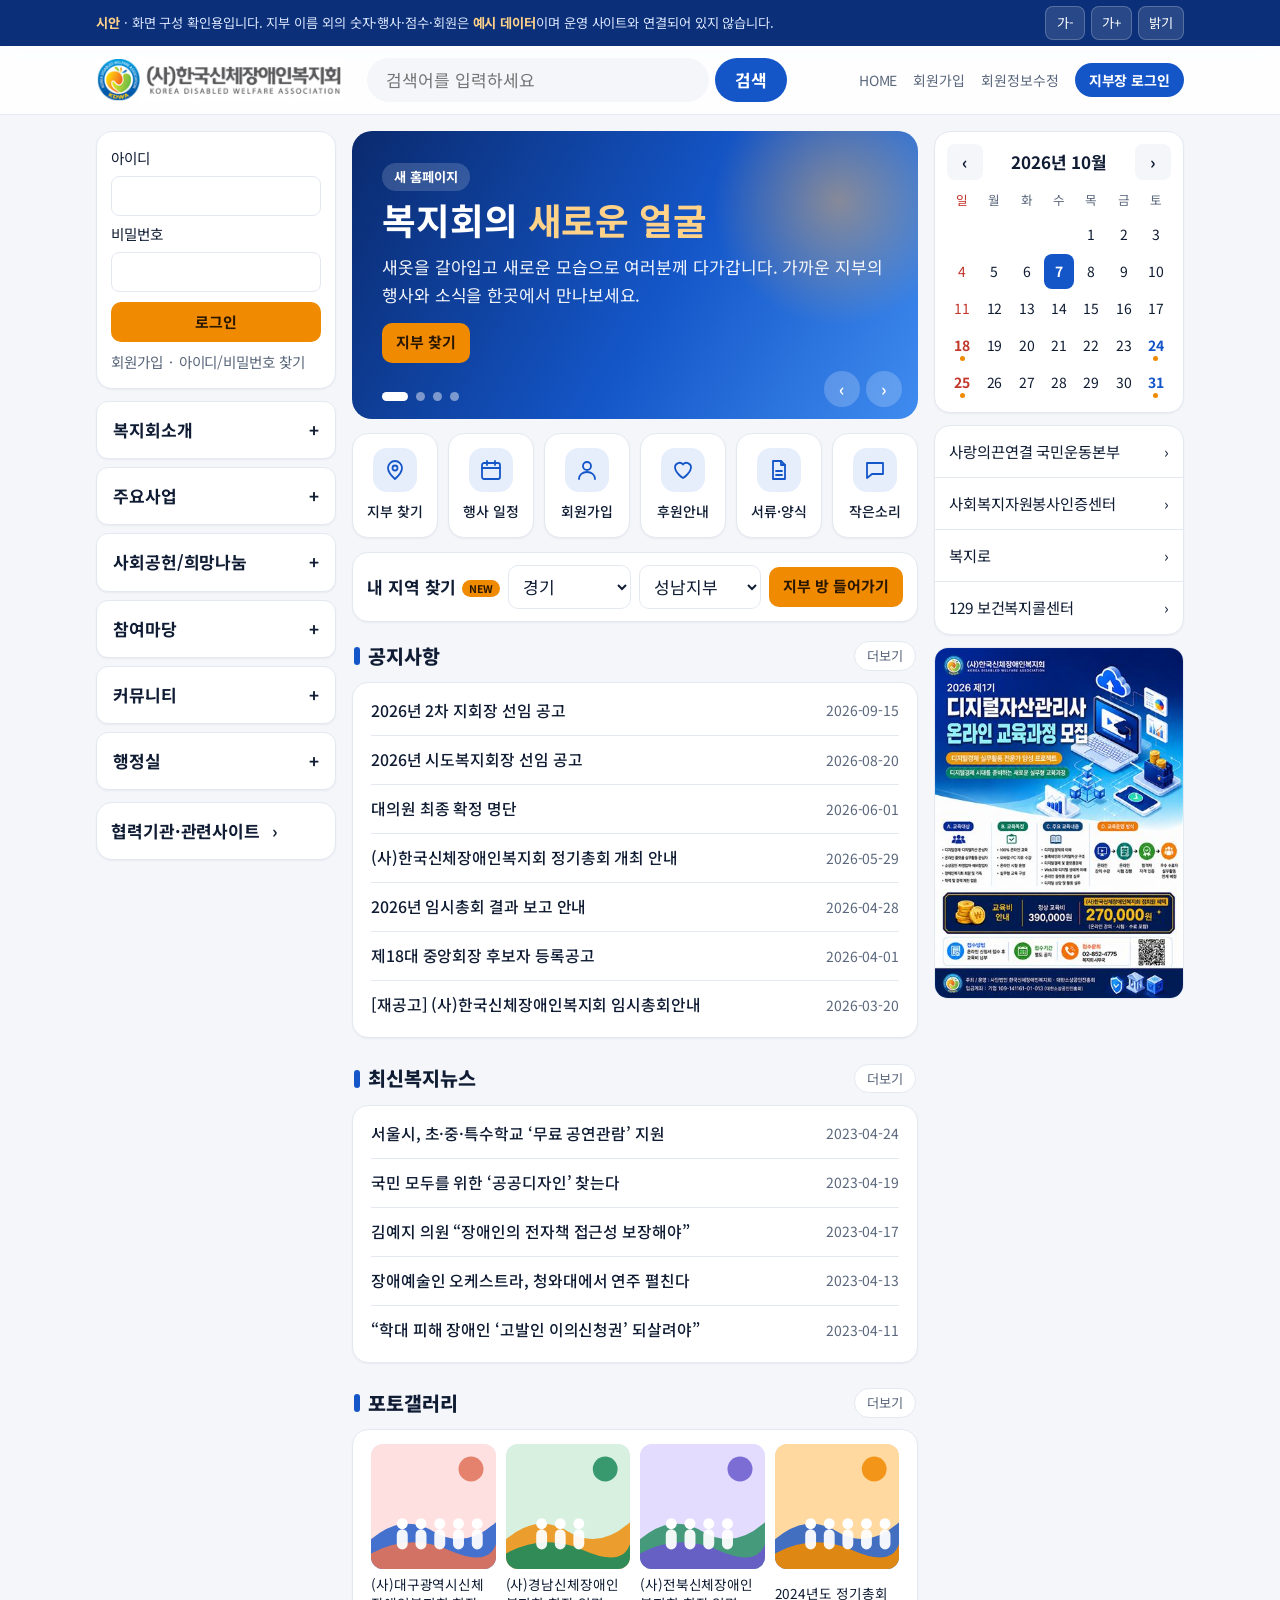
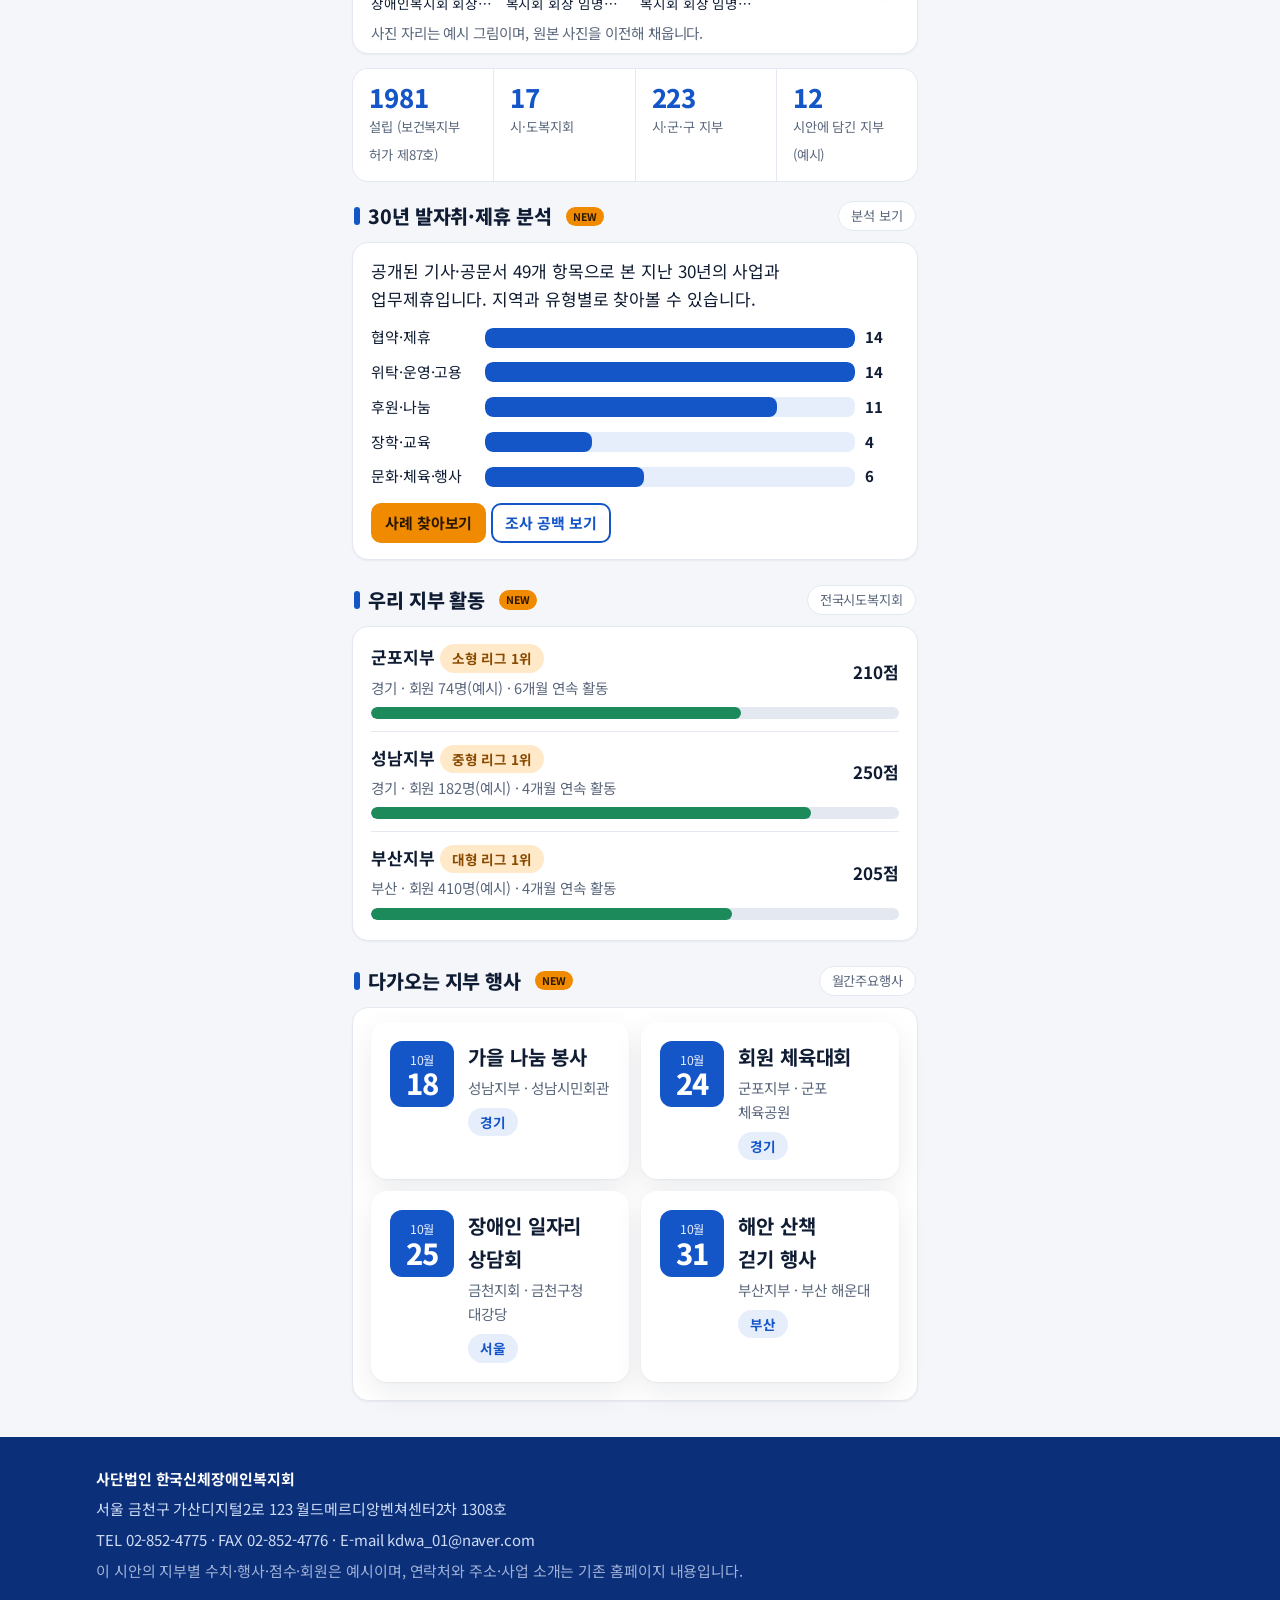
==== commit a4462f79: "30년 발자취·제휴 분석 추가 코덱스 리아의 30년 사업·제휴 확장조사 결과를 공개 가능한 49항목으로 정리해 새 메뉴로 반영. 개요·사업 유형·사례 찾기·지역 연도·조사 공백·자" ====
--- a/index.html
+++ b/index.html
@@ -442,6 +442,27 @@
 .topbar>div{flex:1 1 360px;min-width:0}.topbar .btn{flex:0 0 auto}
 .whoW{white-space:nowrap}
 .form label.switch{display:inline-flex;align-items:center;gap:8px;font-weight:500;font-size:.9rem}
+
+/* ===== v6: 30년 발자취·제휴 분석 ===== */
+.b30tabs{display:flex;gap:6px;overflow-x:auto;padding-bottom:4px;margin:6px 0 12px;scrollbar-width:thin}
+.b30tabs a{white-space:nowrap;border:1px solid var(--line);background:var(--surface);border-radius:999px;min-height:44px;padding:0 16px;display:inline-flex;align-items:center;text-decoration:none;font-weight:700;color:var(--mut)}
+.b30tabs a[aria-current="page"]{background:var(--brand);border-color:var(--brand);color:var(--on-brand)}
+.b30note{display:flex;gap:10px;align-items:flex-start}
+.b30grid{display:grid;gap:12px}.b30grid>*{min-width:0}
+@media(min-width:760px){.b30grid.c2{grid-template-columns:repeat(2,1fr)}.b30grid.c3{grid-template-columns:repeat(3,1fr)}}
+.hbar{display:grid;gap:10px}.hbar .r{display:grid;grid-template-columns:104px 1fr 34px;gap:10px;align-items:center;font-size:.88rem}
+.hbar .t{height:20px;border-radius:8px;background:var(--brand-soft);overflow:hidden}.hbar .t i{display:block;height:100%;background:var(--brand);border-radius:8px}
+.case h3{font-size:1rem;margin:6px 0 2px}.case p{margin:2px 0}
+.case .lk{display:inline-block;margin-top:8px;font-size:.84rem;font-weight:700;color:var(--brand);text-decoration:none}
+.case .lk:hover{text-decoration:underline}
+.axis{display:grid;gap:6px;padding:14px 0;border-bottom:1px solid var(--line)}.axis:last-child{border:0}
+.axis b{font-size:1rem}.axis .k{font-size:.78rem;color:var(--mut);font-weight:700}
+.caseline{font-size:.8rem;color:var(--mut);margin-top:4px;line-height:1.5}
+.tbl td .lk{font-weight:700;color:var(--brand);text-decoration:none;white-space:nowrap}
+.rules{margin:0;padding-left:1.2em}.rules li{margin:.35em 0}
+.heat button .c{display:block;font-weight:800;font-size:1.05rem;line-height:1.1}
+
+@media(max-width:699px){.tbl td[data-l="확인된 내용"]{display:block;text-align:left}.tbl td[data-l="확인된 내용"]::before{display:block;margin-bottom:4px}}
 
 </style></head>
 <body>
@@ -1144,6 +1165,78 @@
  <div class="card lift"><h3 style="margin-bottom:10px">가입 승인 흐름</h3><div class="funnel">${stg.map(s=>`<div class="fr"><span>${s[0]}</span><div class="fb"><i style="width:${Math.round(s[1]/mx*100)}%"></i></div><b class="num">${s[1]}</b></div>`).join("")}</div><p class="small mut" style="margin:10px 0 0">단계마다 줄어드는 곳이 병목입니다. 3일 넘게 머무는 신청은 자동화 규칙으로 알립니다.</p></div>
  <div class="card lift"><h3 style="margin-bottom:6px">최근 활동 기록</h3>${auditList(5)}</div></div></div>`)}
 
+/* v6 데이터: 코덱스 리아 30년 사업·제휴 확장조사 v3 검토대장 중 공개 표시 49항목 */
+const B30=[{"id":"E001","org":"중앙회","sd":"중앙","when":"2026-02 및 2026-06-09","yr":2026,"type":"업무협약","cat":"협약·제휴","party":"타지키스탄 관계기관","what":"협약 후 의료 및 물품 지원 실무회의","level":"논의 단계","gap":"서명 당사자 및 지원 완료","ev":"언론 본문","verdict":"자료근거 있음","url":"https://www.e-sejong.co.kr/news/articleView.html?idxno=13906"},{"id":"E002","org":"제주도복지회","sd":"제주","when":"2024-07-16","yr":2024,"type":"업무협약","cat":"협약·제휴","party":"킴스플란트클리닉","what":"치과 진료 및 임플란트 할인","level":"협약 보도","gap":"이용 실적 및 원 기사 접근","ev":"기사 재게시","verdict":"자료근거 있음","url":"https://boda.or.kr/News/news.php?board=13\u0026board_code=13\u0026fmenu=\u0026key=\u0026mode=detail\u0026msort=60\u0026no=108043\u0026page=1167+class\u0026s_category_name=\u0026smenu=\u0026stitle=\u0026tmenu=38\u0026tsort=38"},{"id":"E003","org":"속초시지부","sd":"강원","when":"2021-11","yr":2021,"type":"업무협약","cat":"협약·제휴","party":"속초시정신건강복지센터 등","what":"지역복지자원 정신건강 지원","level":"협약 연혁","gap":"개별 이용자 및 후속 성과","ev":"상대기관 공식 연혁","verdict":"자료근거 있음","url":"https://www.skcmhc.or.kr/page/history.php"},{"id":"E004","org":"용인시지부","sd":"경기","when":"체결일 미확인","yr":null,"type":"협력기관","cat":"협약·제휴","party":"WE하다","what":"고용 증진 관련 협력기관 등재","level":"기관명 등재","gap":"체결일 계약 및 고용 실적","ev":"회사 공식 홈페이지","verdict":"자료근거 있음","url":"https://www.wehada.company/pr"},{"id":"E005","org":"안양시지회","sd":"경기","when":"2026-07-23","yr":2026,"type":"연합체 협약 참석","cat":"협약·제휴","party":"모두의사회연대경제 및 더메이크 사회적협동조합","what":"연합회 협약식 참석","level":"참석","gap":"복지회 직접 당사자 여부","ev":"언론 본문","verdict":"참석만","url":"https://www.ggherald.com/default/index_view_page.php?idx=78615\u0026part_idx="},{"id":"E006","org":"부천 지역 복지회","sd":"경기","when":"2018-12-21 보도","yr":2018,"type":"업무협약","cat":"협약·제휴","party":"유미전자 에이원 드림큐 세모네모","what":"기업 일감 연계 및 기존 공동작업장","level":"작업장 운영 보도","gap":"인원 임금 매출 및 현재 운영","ev":"언론 본문","verdict":"자료근거 있음","url":"https://go.seoul.co.kr/news/newsView.php?id=20181221500020"},{"id":"E007","org":"보령시지부","sd":"충남","when":"2022-12-21","yr":2022,"type":"위수탁 협약","cat":"위탁·운영·고용","party":"보령시","what":"자립생활지원센터 2025년 말까지 위탁","level":"수탁 선정","gap":"2026년 재위탁 및 성과","ev":"언론 본문","verdict":"자료근거 있음","url":"https://www.yna.co.kr/view/AKR20221221082300063"},{"id":"E008","org":"안산시지부","sd":"경기","when":"2008-07-18 주장","yr":2008,"type":"지정병원 후보","cat":"협약·제휴","party":"안산 온누리병원","what":"옛 기사 발췌에 지정병원 협약","level":"원문 미확보","gap":"원 기사와 서명본","ev":"업체정보 재수록 후보","verdict":"후보","url":"https://www.life114.co.kr/html/board/view.asp?M_SEQ=924252"},{"id":"E009","org":"광명시지부","sd":"경기","when":"2023-02-21 회의록","yr":2023,"type":"제조 납품 운영","cat":"위탁·운영·고용","party":"광명도시공사 및 광명시","what":"장애인 고용 작업장 종량제봉투 제조 납품","level":"운영 설명 확인","gap":"매출 손익 및 이후 수탁","ev":"지방의회 공식 회의록","verdict":"자료근거 있음","url":"https://council.gm.go.kr/viewer/minutes.do?uid=40176"},{"id":"E010","org":"조직 단위 미확인","sd":"미확인","when":"2007~2011 표 기재","yr":2007,"type":"교육 연계 후보","cat":"협약·제휴","party":"경남정보대학교","what":"사회복지과 관련 운영기간 표 노출","level":"표 검색 발췌","gap":"표 제목과 계약 성격 및 복지회 단위","ev":"대학사 검색 후보","verdict":"후보","url":"https://fliphtml5.com/mrbef/tgrj/%EA%B1%B4%ED%95%99_50%EB%85%84%EC%82%AC_%EC%B5%9C%EC%A2%85%280515%29_%ED%91%9C%EC%A7%80%ED%8F%AC%ED%95%A8__/"},{"id":"E011","org":"용인 지역 조직 특정 필요","sd":"경기","when":"2017-11-27 회의록","yr":2017,"type":"취업 연계","cat":"위탁·운영·고용","party":"전자부품 조립 사업장 특정 필요","what":"전자부품 조립 및 취업 설명","level":"담당자 설명","gap":"직접 현장 확인과 채용수 및 법인명","ev":"지방의회 공식 회의록","verdict":"자료근거 있음","url":"https://council.yongin.go.kr/viewer/minutes.do?uid=3592"},{"id":"E012","org":"군포 지역 조직 특정 필요","sd":"경기","when":"정확일 미확인 제3대 제63회","yr":null,"type":"주차장 위탁 후보","cat":"위탁·운영·고용","party":"군포시","what":"주차장 위탁 논의에 복지회 등장","level":"검색 발췌만","gap":"날짜 및 실제 수탁주체","ev":"의회 검색 후보 본문 오류","verdict":"후보","url":"https://gunpocouncil.go.kr/viewer/minutes.do?uid=4395"},{"id":"E013","org":"고흥군복지회","sd":"전남","when":"2024-10-31 보도","yr":2024,"type":"후원 배분 수령","cat":"후원·나눔","party":"고흥군장애인복지관 및 해밀에너지","what":"쌀 10kg 50포 배분","level":"수령 보도","gap":"복지회 직접 자매협약은 확인 안 됨","ev":"기관 보도자료","verdict":"자료근거 있음","url":"https://www.newswire.co.kr/newsRead.php?no=999756"},{"id":"E014","org":"용인 행사 조직 단위 미확인","sd":"경기","when":"2020-11-13","yr":2020,"type":"공동행사","cat":"후원·나눔","party":"좋은사회만들기운동본부 및 스포츠닥터스 등","what":"김장 나눔 공동참여","level":"행사 참여 보도","gap":"복지회 독자 기여와 성과","ev":"언론 본문","verdict":"자료근거 있음","url":"https://www.wowtv.co.kr/NewsCenter/News/Read?articleId=A202011170224"},{"id":"E015","org":"중앙회","sd":"중앙","when":"2024-01-11 발표","yr":2024,"type":"업무협약","cat":"협약·제휴","party":"알서포트","what":"콜라박스 및 원격 솔루션 판매·마케팅과 파트너십 협약","level":"체결 발표","gap":"판매량·매출·실제 참여 지부 미확인","ev":"기업 보도자료 본문","verdict":"자료근거 있음","url":"https://www.newswire.co.kr/newsRead.php?no=982463"},{"id":"E016","org":"중앙회","sd":"중앙","when":"2024-12-24","yr":2024,"type":"업무협약","cat":"협약·제휴","party":"보람상조라이프","what":"회원 전용 상조서비스와 할인 등 협력","level":"체결 보도","gap":"가입·이용 실적 미확인; 기사 회원수는 홍보 수치","ev":"언론 본문","verdict":"자료근거 있음","url":"https://www.osen.co.kr/article/G1112479790"},{"id":"E017","org":"중앙회","sd":"중앙","when":"2015-04","yr":2015,"type":"교육지원 협약","cat":"협약·제휴","party":"나인스쿨","what":"사랑의끈연결운동 교육지원 협약을 기업 연혁에 기재","level":"협약 연혁","gap":"수혜자·교육 제공량·계약 유지 미확인","ev":"기업 공식 연혁 본문","verdict":"자료근거 있음","url":"https://www.nineschool.co.kr/nine_mid/con_company/profile.asp"},{"id":"E018","org":"용인시지부","sd":"경기","when":"2018-04-06","yr":2018,"type":"업무협약","cat":"협약·제휴","party":"용인문화재단","what":"전시·공연 등 문화예술 향유를 위한 사회공헌 교류협력","level":"체결 발표","gap":"관람 인원·지원금·현재 유효성 미확인","ev":"용인시 공식 영상 설명","verdict":"자료근거 있음","url":"https://www.youtube.com/watch?v=wmPKylU6O_Y"},{"id":"E019","org":"중앙회 등 단위 미확인","sd":"미확인","when":"날짜 미확인","yr":null,"type":"협력기관 후보","cat":"협약·제휴","party":"영인바이오","what":"기업 연구개발 페이지 협약 목록에 복지회 표시","level":"명칭 등재","gap":"계약 범위·체결일·중앙회 또는 지부 특정 필요","ev":"기업 홈페이지 검색자료","verdict":"후보","url":"https://younginbio.com/rnd/"},{"id":"E020","org":"중앙회 등 단위 미확인","sd":"미확인","when":"2012-12 및 2013-12 연혁","yr":2012,"type":"연구·교육계획 후보","cat":"협약·제휴","party":"한국사회복지정책연구원","what":"사업 활성화 연구 및 장애아동 멘토링센터 계획 연혁","level":"연혁 주장","gap":"인크루트 기업정보; 계획과 실제 설립 구분 필요","ev":"기업정보 검색자료","verdict":"후보","url":"https://www.incruit.com/company/5578095/"},{"id":"E021","org":"중앙회 등 단위 미확인","sd":"미확인","when":"2012-12-21","yr":2012,"type":"기업후원","cat":"후원·나눔","party":"한국거래소 KRX","what":"사랑의끈 연결운동 후원을 공식 연혁에 기재","level":"후원 기록","gap":"금액·수혜자·조직 단위 미확인","ev":"상대기관 공식 연혁","verdict":"자료근거 있음","url":"https://info.krx.co.kr/contents/KRX/05/05050000/KRX05050000T2.jsp"},{"id":"E022","org":"복지회 부설 대림환경","sd":"경기","when":"2009년 입찰자료","yr":2009,"type":"폐기물처리 선정","cat":"위탁·운영·고용","party":"경기도의료원 포천병원","what":"감염성폐기물 처리 업체 선정 공고","level":"선정 기록","gap":"계약 체결·집행액·현재 조직 귀속 미확인","ev":"병원 공식 공고 검색자료","verdict":"자료근거 있음","url":"https://medical.or.kr/front/boardView.do?brd_mgrno=293\u0026brd_no=7406\u0026menu_no=1039"},{"id":"E023","org":"복지회 부설 대림환경","sd":"경기","when":"2010-12-28 공고; 2011년 사업","yr":2010,"type":"폐기물처리 선정","cat":"위탁·운영·고용","party":"경기도의료원 포천병원","what":"차년도 감염성폐기물 처리 업체 선정 공고","level":"선정 기록","gap":"낙찰과 실제 수행·대금 수령 구분 필요","ev":"병원 공식 공고 검색자료","verdict":"자료근거 있음","url":"https://medical.or.kr/front/boardView.do?brd_mgrno=293\u0026brd_no=7599\u0026menu_no=1039"},{"id":"E024","org":"복지회 부설 대림환경","sd":"경기","when":"2013-01-01~12-31; 공고 01-09","yr":2013,"type":"폐기물처리 계약","cat":"위탁·운영·고용","party":"경기도의료원 포천병원","what":"감염성폐기물 처리 계약기간을 공개자료에 명시","level":"계약 공개","gap":"금액·실제 처리량 미확인; 현재 열린 페이지 본문 추출 불완전","ev":"병원 공식 계약 공개 검색자료","verdict":"자료근거 있음","url":"https://medical.or.kr/front/boardView.do?brd_mgrno=293\u0026brd_no=8092\u0026menu_no=1039"},{"id":"E025","org":"성남시지부","sd":"경기","when":"2016-11-16","yr":2016,"type":"장학결연·기업후원","cat":"장학·교육","party":"다날·한백장학회·코마트레이드","what":"학생 20명과 후원자 20명 결연; 장학금·점퍼·TV 지원 보도","level":"행사 후 보도","gap":"다날 1000만원 등 원 자료 기준; 하나의 행사이며 3개 MOU로 세지 않음","ev":"성남시 시정소식지","verdict":"자료근거 있음","url":"https://snvision.seongnam.go.kr/data/snvision/pdf/201611/2016112539344091.pdf"},{"id":"E026","org":"안산시지부","sd":"경기","when":"2024-11 보도","yr":2024,"type":"장학결연","cat":"장학·교육","party":"후원자 등 이름 특정 필요","what":"제6회 사랑의끈연결; 학생 18명 지원 행사","level":"행사 후 보도","gap":"참석 300명은 장학생수 아님; 정확 행사일·총 지원액 미확인","ev":"안산시 공식 기사","verdict":"자료근거 있음","url":"https://www.ansan.go.kr/ansantalktalk/content/ansantalk/cityNews.html?fidx=19460\u0026opt=\u0026page=576\u0026pg=vv\u0026sword="},{"id":"E027","org":"광양 지역 복지회","sd":"전남","when":"2024-01-04; 보도 01-05","yr":2024,"type":"시설지원·봉사","cat":"후원·나눔","party":"포스코 광양제철소 봉사단·1%나눔재단","what":"냉난방기 교체 및 시설 환경정화","level":"지원활동 보도","gap":"계약·금액·이후 지속성 미확인; S158은 중복 보도","ev":"기업 공식 뉴스룸","verdict":"자료근거 있음","url":"https://newsroom.posco.com/kr/%EA%B4%91%EC%96%91%EC%A0%9C%EC%B2%A0%EC%86%8C-%EC%A7%80%EC%97%AD-%EC%9E%A5%EC%95%A0%EC%9D%B8-%EB%B3%B5%EC%A7%80%EC%8B%9C%EC%84%A4%EC%84%9C-%EC%9E%AC%EB%8A%A5%EB%B4%89%EC%82%AC%ED%99%9C%EB%8F%99/"},{"id":"E028","org":"속초시지부","sd":"강원","when":"2026-07-23 보도","yr":2026,"type":"물품후원","cat":"후원·나눔","party":"속초시여성단체협의회","what":"생필품 지원 보도; 기사 제목과 지원 형식 추가 대조 필요","level":"언론 보도","gap":"60만원 기사상 금액; 물품 세부와 생일상 행사 구분 필요","ev":"기사 검색자료","verdict":"후보","url":"https://www.kwnews.co.kr/article/20260723500848"},{"id":"E029","org":"속초시지부","sd":"강원","when":"2026-01-31; 02-01 보도","yr":2026,"type":"시장구매 물품기부","cat":"후원·나눔","party":"중소벤처기업부 장관 방문행사","what":"전통시장에서 구매한 물품의 복지회 전달 보도","level":"전달 예정·보도","gap":"후속 수령 확인 필요; 내일채움 협약은 별건","ev":"기사 검색자료","verdict":"자료근거 있음","url":"https://v.daum.net/v/20260201120100747"},{"id":"E030","org":"강원도복지회","sd":"강원","when":"2023-07-11","yr":2023,"type":"공익기탁","cat":"후원·나눔","party":"강원세계산림엑스포","what":"복지회가 엑스포 측에 200만원 기탁","level":"기탁 보도","gap":"복지회가 받는 후원이 아니라 지출·기부; S116 중복","ev":"언론 보도","verdict":"자료근거 있음","url":"https://www.kwnews.co.kr/article/202307111233340"},{"id":"E031","org":"춘천시지부","sd":"강원","when":"2023-12 보도","yr":2023,"type":"문화행사 초청","cat":"문화·체육·행사","party":"새끼손가락봉사단","what":"장애인단체 대상 조명쇼 행사 관련 기사","level":"공동 지원 보도","gap":"60명은 3단체 합계; 복지회 인원 배분 미확인","ev":"기사 검색자료","verdict":"자료근거 있음","url":"https://m.ekn.kr/view.php?key=20231208010002476"},{"id":"E032","org":"춘천시지부","sd":"강원","when":"2024-07-24","yr":2024,"type":"물품후원","cat":"후원·나눔","party":"남춘천로타리클럽","what":"쌀 200kg 지원 활동을 로타리 자료에 기재","level":"후원 보고","gap":"수령 확인서·금액 미확인","ev":"로타리 공식 월간자료","verdict":"자료근거 있음","url":"https://www.ri3730.or.kr/data/file/2sub4/3cf2eaac0489c7713069b3892a4ca844_vtLjRrOi_24567bac9923df2989c474dfc82afdc438b63707.pdf"},{"id":"E033","org":"춘천시지부","sd":"강원","when":"2011년 자료","yr":2011,"type":"보장구 수리서비스","cat":"위탁·운영·고용","party":"춘천시 등","what":"시정소식지에 보장구 수리센터 관련 서비스 기재","level":"서비스 안내","gap":"계약서·이용자·수리량 미확인; S112는 같은 사업 추가 자료","ev":"춘천시 시정소식지","verdict":"자료근거 있음","url":"https://bomnae.chuncheon.go.kr/upload/pastfile/244_2011-04.pdf"},{"id":"E034","org":"춘천 지역 조직","sd":"강원","when":"2014년 자료","yr":2014,"type":"이동지원 후보","cat":"위탁·운영·고용","party":"춘천시 등","what":"시정소식지 봄내콜 관련 자료","level":"서비스 안내 검색자료","gap":"정확 운영주체·위탁관계 추가 대조 필요","ev":"시정소식지 검색자료","verdict":"후보","url":"https://bomnae.chuncheon.go.kr/upload/pastfile/281_2014-06.pdf"},{"id":"E035","org":"대전시복지회","sd":"대전","when":"2019년 보도","yr":2019,"type":"물품후원","cat":"후원·나눔","party":"대전시체육회 취임행사","what":"취임 축하쌀을 장애인단체에 지원","level":"후원 보도","gap":"1000kg은 3단체 합계; 복지회 몫 미확인","ev":"언론 보도","verdict":"자료근거 있음","url":"https://www.ccdailynews.com/news/articleView.html?idxno=1000271"},{"id":"E036","org":"대전 지역 복지회","sd":"대전","when":"2009년 보도","yr":2009,"type":"지속기부","cat":"후원·나눔","party":"재활용 수익 기부자","what":"12년간 재활용 수익을 복지기관들에 기부한 활동","level":"후원 기사","gap":"3기관 중 하나; 연도별 복지회 수령액 미확인","ev":"기사 검색자료","verdict":"자료근거 있음","url":"https://www.dailian.co.kr/news/view/179898"},{"id":"E038","org":"서산시지부","sd":"충남","when":"2024-12-18","yr":2024,"type":"기념행사·협약 후보","cat":"문화·체육·행사","party":"협약 상대 미확인","what":"창립10주년 행사자료에 업무협약 순서와 생활지원 내용","level":"행사 보도","gap":"상대방 이름·서명본 미확인; 웹 본문 재추출에서 협약 문구 미검색","ev":"기사 검색자료","verdict":"후보","url":"https://www.joongdo.co.kr/web/view.php?key=20241220010006307"},{"id":"E039","org":"서산시지부","sd":"충남","when":"2025-12-30","yr":2025,"type":"장학·기부 행사","cat":"장학·교육","party":"지역 후원자 등","what":"창립11주년 및 송년 행사에서 장학·후원 내용","level":"행사 후 보도","gap":"개별 기업 계약·실제 지원액 추가 확인; S061 재게시","ev":"언론 보도","verdict":"자료근거 있음","url":"https://www.joongdo.co.kr/web/view.php?key=20251231010011408"},{"id":"E040","org":"서산시지부","sd":"충남","when":"2024-03-12 보도","yr":2024,"type":"사업 묶음 소개","cat":"문화·체육·행사","party":"지역기관·후원자 미특정","what":"캠프·멘토링·보일러/수도관 청소·상담·구제의류·푸드뱅크 소개","level":"단체 활동 소개","gap":"한 기사 사업묶음 1행; 6건의 별도 협약으로 세지 않음","ev":"지역언론 검색자료","verdict":"자료근거 있음","url":"https://www.ctnews.kr/article.php?aid=1710208783371165005"},{"id":"E041","org":"서산시지부","sd":"충남","when":"2019년 사업; 2020 공개자료","yr":2019,"type":"보조금사업","cat":"위탁·운영·고용","party":"서산시","what":"관련 보조금 600만원 자료","level":"공개 재정자료","gap":"집행·정산 여부와 사업별 세목 추가 확인","ev":"시 공개자료 검색자료","verdict":"자료근거 있음","url":"https://www.seosan.go.kr/DATA/bbs/109/20200831051015977DXQw61.pdf"},{"id":"E042","org":"거제시지회","sd":"경남","when":"2010년 공개자료","yr":2010,"type":"보조금사업","cat":"위탁·운영·고용","party":"거제시","what":"관련 지원금 교부자료 100만원","level":"교부 공개자료","gap":"다른 예산서 사업과 중복 합산 금지; S149 동일파일","ev":"시 공개자료 검색자료","verdict":"자료근거 있음","url":"https://www.geoje.go.kr/images/down/20110831/6.pdf"},{"id":"E043","org":"달성군 지역 복지회","sd":"대구","when":"2010-08-15 설치; 2013 안내서","yr":2010,"type":"재활서비스 운영","cat":"위탁·운영·고용","party":"달성군 등","what":"목욕·급식·이동·문화 관련 시설 서비스 소개","level":"공공 안내서","gap":"이용 20명·직원 2명은 자료 작성 당시 수치; 현재 미확인","ev":"공공 정책자료 검색자료","verdict":"자료근거 있음","url":"https://clik.nanet.go.kr/clikr-collection/policyinfo/79/345/2013/CLIKC20091218498234080_attach_1.pdf"},{"id":"E044","org":"군산시지부","sd":"전북","when":"2022년 감사자료","yr":2022,"type":"장애인 일자리 배치","cat":"위탁·운영·고용","party":"군산시","what":"장애인일자리 배치기관 자료에 복지회 기재","level":"행정자료","gap":"2명 배치자료와 실근무·임금 지급 별개","ev":"군산시의회 자료","verdict":"자료근거 있음","url":"https://council.gunsan.go.kr/main/minutes/html/MinutesView.do?MINTS_SN=5121"},{"id":"E045","org":"의왕시지부 관련","sd":"경기","when":"1997년 시설 연혁","yr":1997,"type":"복지시설 기반","cat":"위탁·운영·고용","party":"의왕시·의왕도시공사","what":"복지시설 연혁에서 복지회 관련 시설 확인","level":"시설 연혁","gap":"시설 존재와 직접 수탁·사업실적 별개","ev":"공공기관 연혁","verdict":"자료근거 있음","url":"https://www.uuc.or.kr/base/contents/view?contentsNo=24\u0026menuLevel=3\u0026menuNo=1"},{"id":"E046","org":"부산 지역 복지회","sd":"부산","when":"2024-12 보도; 25년 후원 주장","yr":2024,"type":"지속후원","cat":"후원·나눔","party":"넥스트큐","what":"장기간 신발 등 장애인 지원을 해왔다는 기사","level":"후원활동 보도","gap":"25년을 25개 제휴로 계산하지 않음; 연도별 명세 미확인","ev":"언론 보도","verdict":"자료근거 있음","url":"https://www.kookje.co.kr/news2011/asp/newsbody.asp?code=0300\u0026key=20241210.99099003441"},{"id":"E047","org":"대전시복지회","sd":"대전","when":"2018-03-03~04","yr":2018,"type":"체육행사","cat":"문화·체육·행사","party":"복싱 관련 주최·협력기관","what":"복싱대회 관련 복지회 사업 보도","level":"행사 보도","gap":"복지회 역할·재원·협약 상대 추가 대조 필요","ev":"언론 기사","verdict":"자료근거 있음","url":"https://www.kns.tv/news/articleView.html?idxno=405778"},{"id":"E048","org":"중앙회","sd":"중앙","when":"2025-12-29","yr":2025,"type":"장학결연 행사","cat":"장학·교육","party":"사랑의끈 후원자 등","what":"제19회 사랑의끈 행사 및 참여 규모 보도","level":"행사 후 기사","gap":"참석 500명은 장학생·제휴기관수 아님","ev":"언론 기사","verdict":"자료근거 있음","url":"https://www.segyebiz.com/newsView/20260107507572"},{"id":"E049","org":"부천시지부","sd":"경기","when":"2004년 등 연혁","yr":2004,"type":"농장·건강 사업 연혁","cat":"문화·체육·행사","party":"지역 협력자 미확인","what":"디지털 지역문화 자료에 농장·체력 관련 활동 소개","level":"백과 연혁","gap":"실제 운영기간·회계·상대기관 미확인","ev":"지역문화 백과","verdict":"후보","url":"https://terms.naver.com/entry.naver?categoryId=53340\u0026cid=51883\u0026docId=2596677"},{"id":"E050","org":"충북 지역 복지회","sd":"충북","when":"2003년 등 연혁","yr":2003,"type":"청소년·결혼 지원 연혁","cat":"문화·체육·행사","party":"지역기관 미확인","what":"청소년 행사 및 합동결혼 관련 활동 소개","level":"백과 연혁","gap":"당시 기사와 집행자료 추가 확인","ev":"지역문화 백과","verdict":"후보","url":"https://terms.naver.com/entry.naver?categoryId=53912\u0026cid=51895\u0026docId=2643738"}];
+
+/* ===== v6: 30년 발자취·제휴 분석 (코덱스 리아 조사 반영 · 공개 가능한 항목만) ===== */
+const B30CATS=["협약·제휴","위탁·운영·고용","후원·나눔","장학·교육","문화·체육·행사"];
+const B30TABS=[["개요","biz30"],["사업 유형","biz30-types"],["사례 찾기","biz30-cases"],["지역·연도","biz30-map"],["조사 공백","biz30-gaps"],["자료·방법","biz30-data"]];
+let B30F={c:"전체",s:"전체",v:"전체",q:""};
+const b30n=()=>B30.length,b30ok=()=>B30.filter(x=>x.verdict==="자료근거 있음").length,b30cnt=c=>B30.filter(x=>x.cat===c).length;
+const b30head=cur=>pageHead("30년 발자취·제휴 분석",[["복지회소개"],["30년 발자취·제휴 분석"]])+`<div class="b30tabs" role="navigation" aria-label="30년 분석 구역">${B30TABS.map(t=>`<a href="#${t[1]}" ${t[1]===cur?'aria-current="page"':""}>${t[0]}</a>`).join("")}</div><div class="note w"><b>중간 조사입니다.</b> 공개된 기사와 공문서를 모은 결과이며 전수조사가 아닙니다. 아래 항목 수는 확정된 업무제휴 건수가 아니고, 자료가 없다고 사업이 없었다는 뜻도 아닙니다.</div>`;
+const verdictChip=v=>`<span class="chip ${v==="자료근거 있음"?"g":v==="후보"?"o":"m"}">${esc(v)}</span>`;
+const srcLink=x=>`<a class="lk" href="${esc(x.url)}" target="_blank" rel="noopener noreferrer">출처 보기</a>`;
+const caseCard=x=>`<article class="card lift case"><div class="row"><span class="chip">${esc(x.org)}</span>${verdictChip(x.verdict)}</div><h3>${esc(x.party)}</h3><p>${esc(x.what)}</p><p class="small mut">${esc(x.when)} · ${esc(x.type)}</p><p class="caseline">실행 수준: ${esc(x.level)}<br>확인되지 않은 것: ${esc(x.gap)}</p>${srcLink(x)}</article>`;
+const catBars=link=>{const mx=Math.max(1,...B30CATS.map(b30cnt));return`<div class="hbar">${B30CATS.map(c=>`<div class="r"><span>${c}</span><div class="t"><i style="width:${Math.round(b30cnt(c)/mx*100)}%"></i></div><b class="num">${b30cnt(c)}</b></div>`).join("")}</div>`};
+function vB30(){const feat=["E015","E016","E017","E009","E007","E018"].map(id=>B30.find(x=>x.id===id)).filter(Boolean);
+ return b30head("biz30")+`<div class="sec" style="padding-top:12px"><div class="stat"><div><b class="num">30년</b><span>조사 기간 1996~2026</span></div><div><b class="num">92</b><span>실행한 검색어</span></div><div><b class="num">198</b><span>후보 주소(중복·오탐 포함)</span></div><div><b class="num">${b30n()}</b><span>공개 표시 항목, 근거 확인 ${b30ok()}</span></div></div>
+ <h2 class="h2" style="margin-top:24px">핵심 결론</h2><div class="b30grid c3">
+ <div class="card"><h3>사업은 행사·후원에 한정되지 않습니다</h3><p class="mut small" style="margin:6px 0 0">상품·서비스 제휴, 지역 작업장·생산·시설 운영, 장학·멘토링, 의료·문화 접근 지원까지 서로 다른 사업 모델이 공개자료에서 확인됩니다.</p></div>
+ <div class="card"><h3>중앙회 발표가 전국 실행은 아닙니다</h3><p class="mut small" style="margin:6px 0 0">같은 보도를 여러 매체가 다시 실은 것을 새 제휴로 세지 않았고, 협약 발표와 실제 운영 기록을 구분했습니다.</p></div>
+ <div class="card"><h3>실적은 체결 건수가 아니라 실제 제공으로</h3><p class="mut small" style="margin:6px 0 0">참여 지부, 수혜자, 수입·비용, 계약 유지기간 같은 자료가 있어야 사업 성과를 판단할 수 있습니다.</p></div></div>
+ <h2 class="h2" style="margin-top:24px">사업 유형별 분포</h2><div class="card">${catBars()}<p class="small mut" style="margin:12px 0 0">공개 표시 ${b30n()}개 항목을 사업 성격으로 나눈 것입니다. 유형을 누르면 <a href="#biz30-types">사업 유형</a>에서 사례를 볼 수 있습니다.</p></div>
+ <h2 class="h2" style="margin-top:24px">대표 사례</h2><div class="b30grid c3">${feat.map(caseCard).join("")}</div><p style="margin:14px 0 0"><a class="btn sm line" href="#biz30-cases">사례 전체 찾아보기</a></p>
+ <h2 class="h2" style="margin-top:24px">이렇게 읽어 주세요</h2><div class="card"><ul class="rules"><li>협약 발표, 예산 편성, 실제 운영, 결산·성과 확인은 서로 다른 단계로 구분했습니다.</li><li>공동 행사에 참석한 것은 업무제휴로 확정하지 않았습니다. 후원도 계약형 제휴와 분리했습니다.</li><li>계획과 예산을 집행액으로, 행사 전체 인원을 복지회 직접 수혜자로 바꾸지 않았습니다.</li><li>이름이 비슷한 다른 단체의 자료는 소속이 확인되기 전까지 제외했습니다.</li><li>항목마다 '실행 수준'과 '확인되지 않은 것'을 함께 적었습니다.</li></ul></div></div>`}
+const AXES=[["회원 대상 상품·서비스","원격 솔루션 판매·마케팅, 상조서비스, 의료 할인","계약서, 실제 이용·판매량, 참여 지부, 대금 흐름"],["지역 생산·일자리","작업장 포장, 쓰레기봉투 생산, 재활용 처리, 취업 알선","위탁·납품 계약, 결산, 근로자 명부의 비식별 집계"],["시설·이동 지원","센터 운영, 보조기기 수리, 이동지원 연혁","운영기간, 수탁자, 이용건수, 보조금 정산"],["교육·장학·멘토링","사랑의끈, 학생·후원자 연결, 온라인 교육","장학금 지급, 수혜자 중복 제거, 실제 교육 제공"],["문화·체육","공연·전시 접근, 체육행사","기관별 제공 횟수와 참석·이용 인원"],["후원·지역 연대","쌀·김장·물품 기부, 기업·로타리 지원","수령증, 제공대상, 단순 행사참석과 직접 지원 구분"],["국제 협력","해외 기관 협약과 의료·물품 지원 논의","서명 당사자, 수출·배송·지원 완료 증빙"]];
+function vB30Types(){return b30head("biz30-types")+`<div class="sec" style="padding-top:12px"><div class="two"><div class="card lift"><h3 style="margin-bottom:4px">공개자료에 나타난 일곱 가지 사업 축</h3>${AXES.map(a=>`<div class="axis"><b>${a[0]}</b><div><span class="k">공개자료에 나타난 형태</span><br>${a[1]}</div><div><span class="k">실적을 확인하려면 필요한 자료</span><br>${a[2]}</div></div>`).join("")}</div>
+ <div class="stack"><div class="card lift"><h3 style="margin-bottom:10px">항목을 성격별로 나누면</h3>${B30CATS.map(c=>`<div class="row" style="justify-content:space-between;padding:8px 0;border-bottom:1px solid var(--line)"><b>${c}</b><span><span class="chip m">${b30cnt(c)}항목</span> <button class="btn sm line" data-act="b30cat" data-c="${c}">사례 보기</button></span></div>`).join("")}</div>
+ <div class="card"><h3 style="margin-bottom:6px">분석</h3><p class="mut small" style="margin:0">사업의 성격이 지역마다 상당히 다르므로, 한 가지 제휴 모델을 전국에 그대로 적용하기는 어렵습니다. 지부별 인력, 시설, 수탁 경험, 기업 관계를 따로 살펴야 합니다. 검색된 자료가 한쪽으로 치우쳐 있어 시대별 사업 비중이 늘었는지 줄었는지는 단정할 수 없습니다.</p></div></div></div></div>`}
+const b30match=x=>(B30F.c==="전체"||x.cat===B30F.c)&&(B30F.s==="전체"||x.sd===B30F.s)&&(B30F.v==="전체"||x.verdict===B30F.v)&&(!B30F.q||(x.party+x.what+x.org+x.type).includes(B30F.q));
+function b30table(){const l=B30.filter(b30match);return l.length?`<table class="tbl"><thead><tr><th>조직·시점</th><th>상대기관·유형</th><th>확인된 내용</th><th>판정·출처</th></tr></thead><tbody>${l.map(x=>`<tr><td data-l="조직·시점"><b>${esc(x.org)}</b><br><span class="small mut">${esc(x.when)}</span></td><td data-l="상대기관·유형"><b>${esc(x.party)}</b><br><span class="chip m" style="margin-top:4px">${esc(x.type)}</span></td><td data-l="확인된 내용">${esc(x.what)}<div class="caseline">실행 수준: ${esc(x.level)} · 증거: ${esc(x.ev)}<br>확인되지 않은 것: ${esc(x.gap)}</div></td><td data-l="판정·출처">${verdictChip(x.verdict)}<br>${srcLink(x)}</td></tr>`).join("")}</tbody></table>`:`<p class="mut" style="margin:14px 0">조건에 맞는 항목이 없습니다. 조건을 바꿔 보세요.</p>`}function vB30Cases(){const sds=[...new Set(B30.map(x=>x.sd))].sort((a,b)=>a.localeCompare(b,"ko"));const op=(v,cur)=>`<option ${v===cur?"selected":""}>${v}</option>`;
+ return b30head("biz30-cases")+`<div class="sec" style="padding-top:12px"><div class="card lift"><div class="toolbar"><select id="b30c" aria-label="사업 유형">${["전체",...B30CATS].map(v=>op(v,B30F.c)).join("")}</select><select id="b30s" aria-label="지역">${["전체",...sds].map(v=>op(v,B30F.s)).join("")}</select><select id="b30v" aria-label="판정">${["전체","자료근거 있음","후보","참석만"].map(v=>op(v,B30F.v)).join("")}</select><input id="b30q" type="search" placeholder="상대기관·내용 검색" value="${esc(B30F.q)}" aria-label="검색"></div><p class="small mut" id="b30cnt" style="margin:0 0 8px">${B30.filter(b30match).length}개 항목 표시 · 지역 '중앙'은 중앙회, '미확인'은 소속 조직을 특정하지 못한 항목입니다.</p><div class="tblwrap" id="b30t">${b30table()}</div></div></div>`}
+function vB30Map(){const by={};B30.forEach(x=>by[x.sd]=(by[x.sd]||0)+1);const lvl=n=>!n?0:n<=1?1:n<=3?2:n<=7?3:4;let heat="";
+ for(let y=1;y<=5;y++)for(let x=1;x<=4;x++){const t=SIDO.find(z=>z[1]===x&&z[2]===y);heat+=t?`<button class="h${lvl(by[t[0]]||0)}" data-act="b30sd" data-sd="${t[0]}" aria-label="${t[0]} ${by[t[0]]||0}항목. 누르면 사례 찾기로 이동">${t[0]}<span class="c num">${by[t[0]]||0}</span></button>`:`<button class="hx" tabindex="-1" aria-hidden="true"></button>`}
+ const bins=[["~2005",y=>y<=2005],["2006~10",y=>y>=2006&&y<=2010],["2011~15",y=>y>=2011&&y<=2015],["2016~20",y=>y>=2016&&y<=2020],["2021~26",y=>y>=2021]],yd=bins.map(b=>B30.filter(x=>x.yr&&b[1](x.yr)).length),nu=B30.filter(x=>!x.yr).length;
+ return b30head("biz30-map")+`<div class="sec" style="padding-top:12px"><div class="two"><div class="card lift"><h3 style="margin-bottom:4px">지역별 확인 항목</h3><p class="small mut" style="margin:0 0 10px">칸의 숫자는 이 조사에서 공개 표시된 항목 수입니다. 활동 규모가 아니라 <b>조사에서 단서를 찾은 범위</b>입니다. 칸을 누르면 그 지역의 사례를 봅니다.</p><div class="heat">${heat}</div><div class="legend2"><span><i style="background:var(--brand-soft)"></i>0</span><span><i style="background:var(--t1)"></i>1</span><span><i style="background:var(--t2)"></i>2~3</span><span><i style="background:var(--t3)"></i>4~7</span><span><i style="background:var(--t4)"></i>8 이상</span></div><p class="small mut" style="margin:10px 0 0">중앙회 ${by["중앙"]||0}항목 · 소속 조직 미확인 ${by["미확인"]||0}항목은 지도에 표시하지 않았습니다.</p></div>
+ <div class="card lift"><h3 style="margin-bottom:4px">연도별 확인 항목</h3><p class="small mut" style="margin:0 0 8px">시점이 확인된 항목을 5년 단위로 묶었습니다. 연도 미상 ${nu}항목 제외. 자료가 많이 남은 시기가 사업이 많았던 시기와 같다고 볼 수는 없습니다.</p>${svgBars(bins.map(b=>b[0]),yd,"","연도별 확인 항목 막대 그래프")}</div></div></div>`}
+const GAP_REG=[["서울","중앙회 자료 중심","서울시회·구별 지부 이력과 지역사업"],["부산","기업의 장기간 후원 연혁","지부별 협약 원문·연도별 실행"],["대구","달성군 시설 운영 기록","다른 구·군 및 수탁 갱신"],["인천","대장 편입 부족","행사·협약 후보의 정확한 조직 확인"],["광주","대장 편입 부족","시회·구별 기관·기업 제휴"],["대전","후원·체육행사","구별 사업, 상업 제휴와 수탁사업"],["울산","대장 편입 부족","조직 존재·명칭 이력부터 확인"],["세종","대장 편입 부족","설립 전 충남 지역과 명칭 변동 대조"],["경기","용인·안산·안양·부천·광명·의왕·군포·성남","나머지 시군, 1990년대 및 계약·결산"],["강원","속초·춘천·도회","다른 시군 및 이동지원 운영자 변동"],["충북","진천·도회 후보","청주 등 다른 시군, 후보의 실행증빙"],["충남","보령·서산","다른 시군 및 센터 수탁 갱신"],["전북","군산 감사 기록","다른 시군, 취업 외 사업"],["전남","광양·고흥","목포·여수 등 다른 시군, 후원 상대 확정"],["경북","대장 편입 부족","시군별 의회·신문·기업 자료"],["경남","거제 및 대학 협력 후보","다른 시군, 대학 계약 당사자 확정"],["제주","의료서비스 협약","나머지 사업 및 실제 이용실적"]];
+const GAP_PER=[["1996-10~2000","시설 연혁·주차장 운영 후보 등 희박","당시 명부·지역지 지면·의회 기록"],["2001~2005","백과사전형 지역연혁 후보 위주","원사업계획·수탁 및 보조금 정산"],["2006~2010","병원 계약·지역후원·시설 기록 일부","계약 본문·연도별 갱신·동명이단체 확인"],["2011~2015","교육·후원·수탁·감사 자료 일부","계획 대비 실행·결산"],["2016~2020","작업장·멘토링·문화협약·행사 일부","지역 확대와 사건별 중복 제거"],["2021~2026-10","서비스협약·센터위탁·후원·국제논의 일부","유지·해지·참여 지부·성과"]];
+const gapTbl=(h,rows)=>`<div class="tblwrap"><table class="tbl"><thead><tr>${h.map(x=>`<th>${x}</th>`).join("")}</tr></thead><tbody>${rows.map(r=>`<tr>${r.map((c,i)=>`<td data-l="${h[i]}">${i===0?"<b>"+esc(c)+"</b>":esc(c)}</td>`).join("")}</tr>`).join("")}</tbody></table></div>`;
+function vB30Gaps(){return b30head("biz30-gaps")+`<div class="sec" style="padding-top:12px"><div class="card"><p style="margin:0">검색에서 찾지 못했다는 것은 사업이 없었다는 뜻이 아닙니다. 과거 전국 지부 명부를 구하지 못해, 아래는 전수조사율이 아니라 <b>현재까지 살펴본 범위</b>입니다.</p></div>
+ <div class="two" style="margin-top:14px"><div class="card lift"><h3 style="margin-bottom:6px">지역별 살펴본 범위</h3>${gapTbl(["지역","지금까지 살펴본 범위","다음에 확인할 것"],GAP_REG)}</div>
+ <div class="stack"><div class="card lift"><h3 style="margin-bottom:6px">기간별 자료 상태</h3>${gapTbl(["기간","자료 상태","우선 행동"],GAP_PER)}</div>
+ <div class="card lift"><h3 style="margin-bottom:6px">먼저 원문을 다시 확인할 것</h3><ul class="rules"><li>포천병원 2013년 계약: 상대기관 단락 전체 대조</li><li>서산 2024년 10주년: 협약 상대와 체결 내용 특정</li><li>군포 옛 주차장 사업, 대학 제휴, 영인바이오: 날짜·당사자·사업 내용 확인</li><li>속초 여성지부 지원: 물품 종류와 지급 방향 확인</li><li>홈페이지 조직 명부: 현재 표시와 실제 활동 조직·과거 조직 구분</li></ul></div></div></div>
+ <div class="card" style="margin-top:14px"><h3 style="margin-bottom:6px">아직 끝나지 않은 범위</h3><ul class="rules"><li>1990년대와 2000년대 초반 자료가 특히 부족합니다.</li><li>과거 전체 지회·지부 명부와 명칭 변경·통폐합 이력을 확보하지 못해 검색의 기준 모수가 정해지지 않았습니다.</li><li>현재 홈페이지의 조직 수나 기사 속 홍보 수치를 30년 전체 또는 현재 활성 조직 수로 쓰지 않았습니다.</li><li>국내 언론 아카이브 전체, 유료 기사 원문, 지역신문 과거 지면, 비공개 협약서·결산은 대조하지 못했습니다.</li><li>그래서 수백·수천 건의 업무제휴가 있다거나 없다는 결론을 내리지 않았습니다.</li></ul></div></div>`}
+function vB30Data(){return b30head("biz30-data")+`<div class="sec" style="padding-top:12px"><div class="two"><div class="stack"><div class="card lift"><h3 style="margin-bottom:8px">조사 방법</h3><ol class="rules"><li>뉴스, 기업 연혁·보도자료, 지자체·병원·의회 자료를 대상으로 검색어 92개를 실행했습니다.</li><li>후보 주소 198개를 모았고, 그중 근거를 검토한 항목이 51개입니다.</li><li>51개 중 ${b30n()}개를 공개 표시했습니다. 1개는 개인 후원자 이름이 들어 있어, 1개는 원문 전체를 아직 대조하지 못해 표시에서 뺐습니다.</li><li>표시 항목의 판정: 자료 근거 있음 ${b30ok()}, 후보 ${B30.filter(x=>x.verdict==="후보").length}, 참석만 ${B30.filter(x=>x.verdict==="참석만").length}.</li></ol></div>
+ <div class="card lift"><h3 style="margin-bottom:8px">근거의 무게</h3><p class="mut small" style="margin:0">외부 기관의 거래·행정 기록 &gt; 외부 행사 보도 &gt; 자체 게시 &gt; 등록 목적·계획 순으로 증명력이 높다고 보았습니다. 이는 자료의 증명력을 뜻하며 기관의 가치를 평가한 점수가 아닙니다.</p></div></div>
+ <div class="stack"><div class="card lift"><h3 style="margin-bottom:8px">집계와 검증 규칙</h3><ol class="rules"><li>이름이 비슷한 다른 단체·협회 자료는 소속이 확인되기 전까지 제외합니다.</li><li>기사 게시일과 행사일을 분리합니다.</li><li>같은 보도자료를 여러 매체가 실은 것은 하나의 사건으로 보고 출처를 여러 개 연결합니다.</li><li>협약 발표, 예산 편성, 실제 운영, 결산·성과 확인을 별도 단계로 기록합니다.</li><li>공동 행사 참석은 업무제휴로 확정하지 않고, 후원은 계약형 제휴와 분리합니다.</li><li>다자 협약은 행사 수와 상대기관 수를 따로 셉니다.</li><li>계획·예산을 집행액으로, 행사 전체 인원을 직접 수혜자로 바꾸지 않습니다.</li></ol></div>
+ <div class="card lift"><h3 style="margin-bottom:8px">자료 내려받기</h3><p class="mut small" style="margin:0 0 10px">공개 표시한 ${b30n()}개 항목을 표(CSV)로 받을 수 있습니다. 엑셀에서 바로 열립니다.</p><button class="btn sm" data-act="b30csv">표(CSV) 내려받기</button></div></div></div></div>`}
+Object.assign(PROUTES,{"biz30":vB30,"biz30-types":vB30Types,"biz30-cases":vB30Cases,"biz30-map":vB30Map,"biz30-gaps":vB30Gaps,"biz30-data":vB30Data});
+/* 메뉴·검색·빠른 이동·홈·슬라이드 연결 */
+MENU[0].sub.splice(5,0,["30년 발자취·제휴 분석","biz30","NEW"]);
+const _lc=leftCol;leftCol=function(r){return _lc(String(r).startsWith("biz30")?"biz30":r)};
+const _ci=cmdItems;cmdItems=function(){const L=_ci();L.splice(3,0,{t:"30년 발자취·제휴 분석",k:"페이지",go:"biz30"},{t:"30년 분석 사례 찾기",k:"페이지",go:"biz30-cases"});return L};
+SLIDES.push({tag:"30년 발자취",h:"지난 30년, 복지회는 <b>어떤 사업</b>을 해 왔을까요?",p:"공개된 기사와 공문서로 모은 사업·업무제휴 사례를 지역별로 찾아볼 수 있습니다.",b:["사례 찾아보기","biz30-cases"]});
+const _home=PROUTES.home;PROUTES.home=function(){const h=_home();const mark='<section><div class="sech"><h2>우리 지부 활동';const add=`<section><div class="sech"><h2>30년 발자취·제휴 분석<em class="new">NEW</em></h2><a href="#biz30">분석 보기</a></div><div class="blk" style="padding:14px 18px 16px"><p style="margin:0 0 12px">공개된 기사·공문서 ${b30n()}개 항목으로 본 지난 30년의 사업과 업무제휴입니다. 지역과 유형별로 찾아볼 수 있습니다.</p>${catBars()}<p style="margin:14px 0 0"><a class="btn sm" href="#biz30-cases">사례 찾아보기</a> <a class="btn sm line" href="#biz30-gaps">조사 공백 보기</a></p></div></section>`;return h.includes(mark)?h.replace(mark,add+mark):h};
+const _vs=PROUTES.search;PROUTES.search=function(){const h=_vs(),q=SQ.toLowerCase();if(!q)return h;const hit=B30.filter(x=>(x.party+x.what+x.org+x.type).toLowerCase().includes(q));if(!hit.length)return h;
+ const ex=`<div class="card" style="margin-top:12px"><h3>30년 발자취·제휴 분석 ${hit.length}건</h3><ul class="list">${hit.slice(0,8).map(x=>`<li><a href="#biz30-cases" data-act="b30q" data-q="${esc(x.party)}">${esc(x.party)}</a><span class="src">${esc(x.org)} · ${esc(x.when)}</span></li>`).join("")}</ul></div>`;const i=h.lastIndexOf("</div>");return i<0?h+ex:h.slice(0,i)+ex+h.slice(i)};
+/* 중앙 사무국 화면 */
+MNAV_C.splice(MNAV_C.length-1,0,["c-biz","30년 분석","chart"]);
+CROUTES["c-biz"]=()=>shell("c-biz","30년 사업·제휴 분석","코덱스 리아가 공개자료로 조사한 결과입니다. 공개 화면에서 지역·유형별로 사례를 찾아볼 수 있습니다.",
+ `<div class="mk"><a href="#biz30-cases"><b class="num">${b30n()}</b><span>공개 표시 항목</span></a><a href="#biz30-cases"><b class="num">${b30ok()}</b><span>자료 근거 있음</span></a><div><b class="num">92</b><span>검색어</span></div><div><b class="num">198</b><span>후보 주소</span></div></div>
+ <div class="two"><div class="card lift"><h3 style="margin-bottom:10px">사업 유형별 분포</h3>${catBars()}</div><div class="card lift"><h3 style="margin-bottom:10px">바로 가기</h3><div class="stack">${B30TABS.map(t=>`<a class="btn sm line" href="#${t[1]}" style="justify-self:start">${t[0]}</a>`).join("")}</div><p class="small mut" style="margin:12px 0 0">확인되지 않은 범위가 많은 중간 조사입니다. 외부에 인용할 때는 '조사 공백'을 함께 보여 주세요.</p></div></div>`);
+/* 동작 */
+document.addEventListener("click",e=>{const t=e.target.closest("[data-act]");if(!t)return;const A=t.dataset.act;
+ if(A==="b30cat"){B30F={c:t.dataset.c,s:"전체",v:"전체",q:""};go("biz30-cases");return}
+ if(A==="b30sd"){B30F={c:"전체",s:t.dataset.sd,v:"전체",q:""};go("biz30-cases");return}
+ if(A==="b30q"){B30F={c:"전체",s:"전체",v:"전체",q:t.dataset.q};go("biz30-cases");return}
+ if(A==="b30csv"){try{const H=["번호","조직","시도","시점","구분","분류","상대기관","확인된 내용","실행 수준","확인되지 않은 것","증거 수준","판정","출처 주소"],q=s=>'"'+String(s==null?"":s).replace(/"/g,'""')+'"';
+  const csv="﻿"+[H.map(q).join(",")].concat(B30.map(x=>[x.id,x.org,x.sd,x.when,x.type,x.cat,x.party,x.what,x.level,x.gap,x.ev,x.verdict,x.url].map(q).join(","))).join("\r\n");
+  const u=URL.createObjectURL(new Blob([csv],{type:"text/csv;charset=utf-8"})),a=document.createElement("a");a.href=u;a.download="복지회_30년_사업제휴_공개표시항목.csv";document.body.appendChild(a);a.click();a.remove();setTimeout(()=>URL.revokeObjectURL(u),2000);toast("표를 내려받았어요")}catch(err){toast("내려받지 못했어요. 브라우저 설정을 확인해 주세요")}return}});
+function b30refresh(){const t=$("#b30t");if(!t)return;t.innerHTML=b30table();$("#b30cnt").textContent=B30.filter(b30match).length+"개 항목 표시 · 지역 '중앙'은 중앙회, '미확인'은 소속 조직을 특정하지 못한 항목입니다."}
+document.addEventListener("change",e=>{const i=e.target.id;if(i==="b30c"){B30F.c=e.target.value;b30refresh()}else if(i==="b30s"){B30F.s=e.target.value;b30refresh()}else if(i==="b30v"){B30F.v=e.target.value;b30refresh()}});
+document.addEventListener("input",e=>{if(e.target.id==="b30q"){B30F.q=e.target.value.trim();b30refresh()}});
+
 buildNav();
 let start="home";try{start=location.hash.slice(1)||"home";if(start==="main")start="home"}catch(e){}
 go(start);
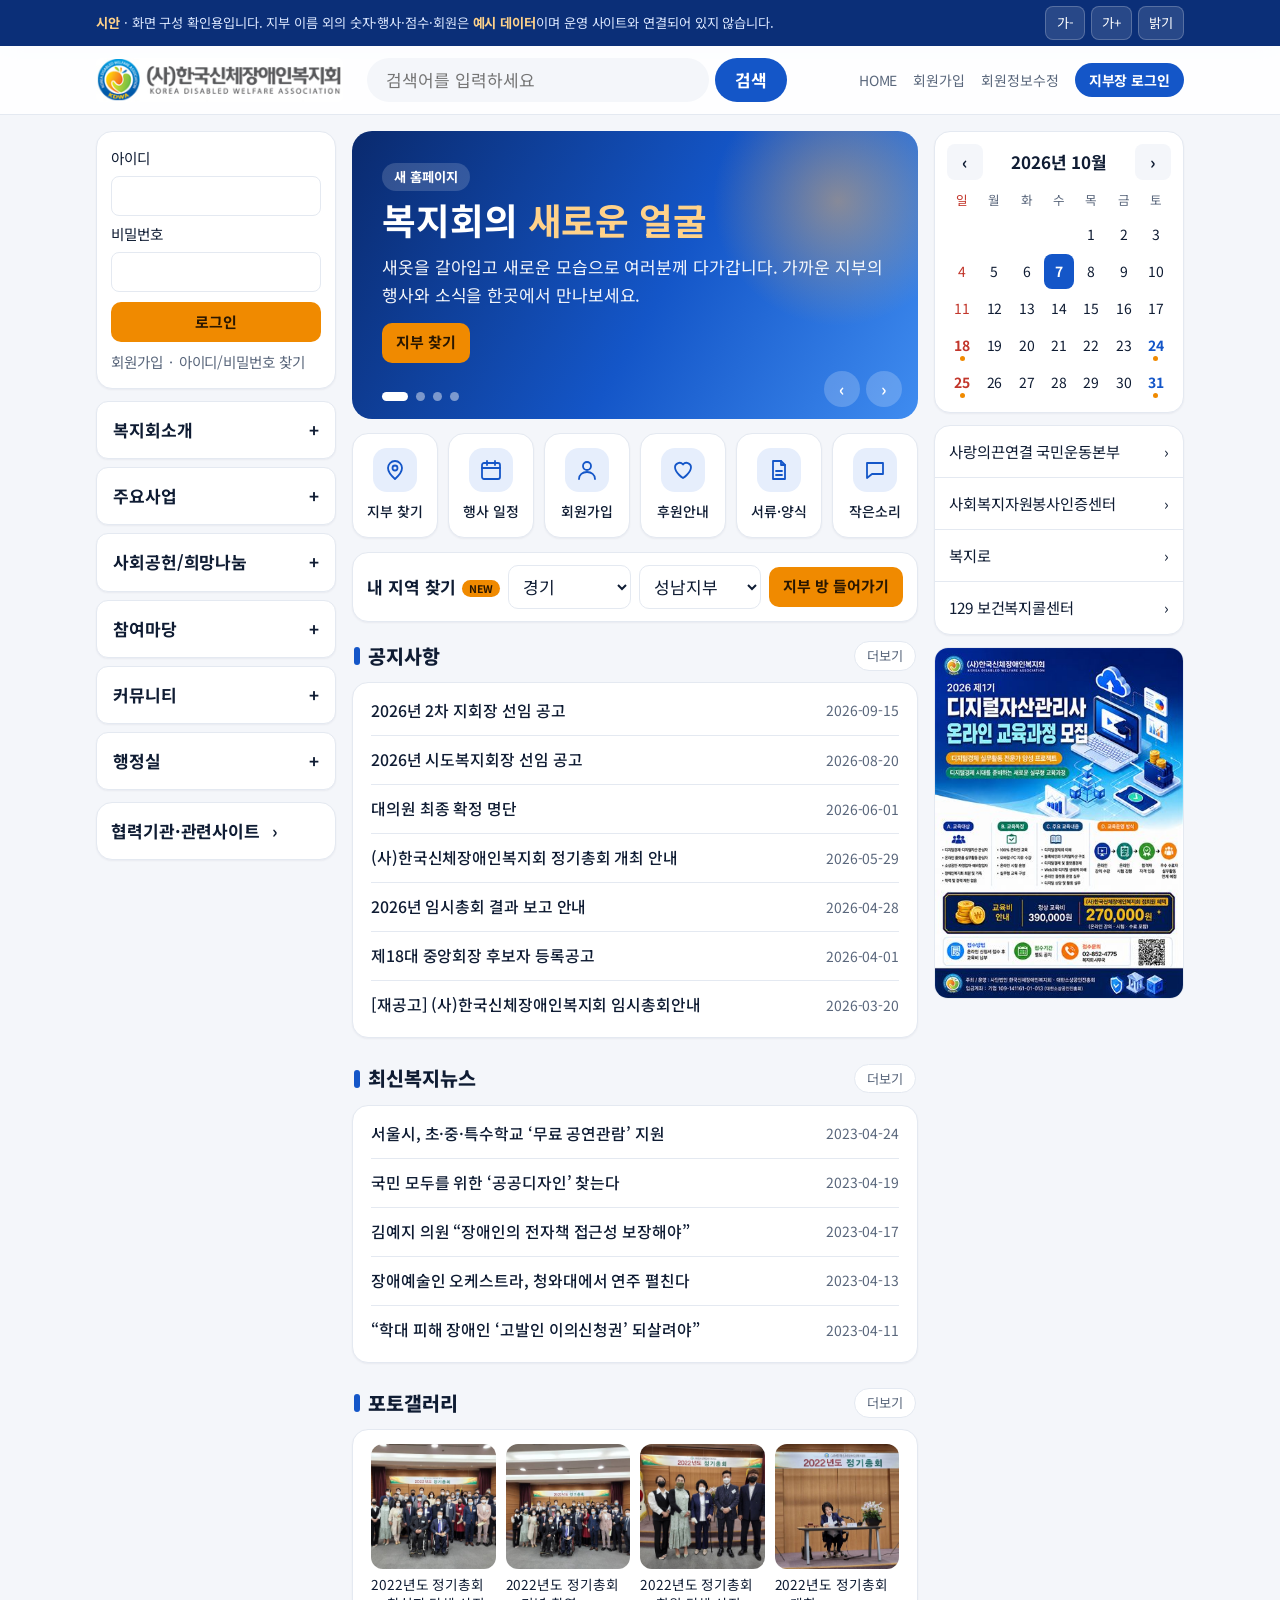
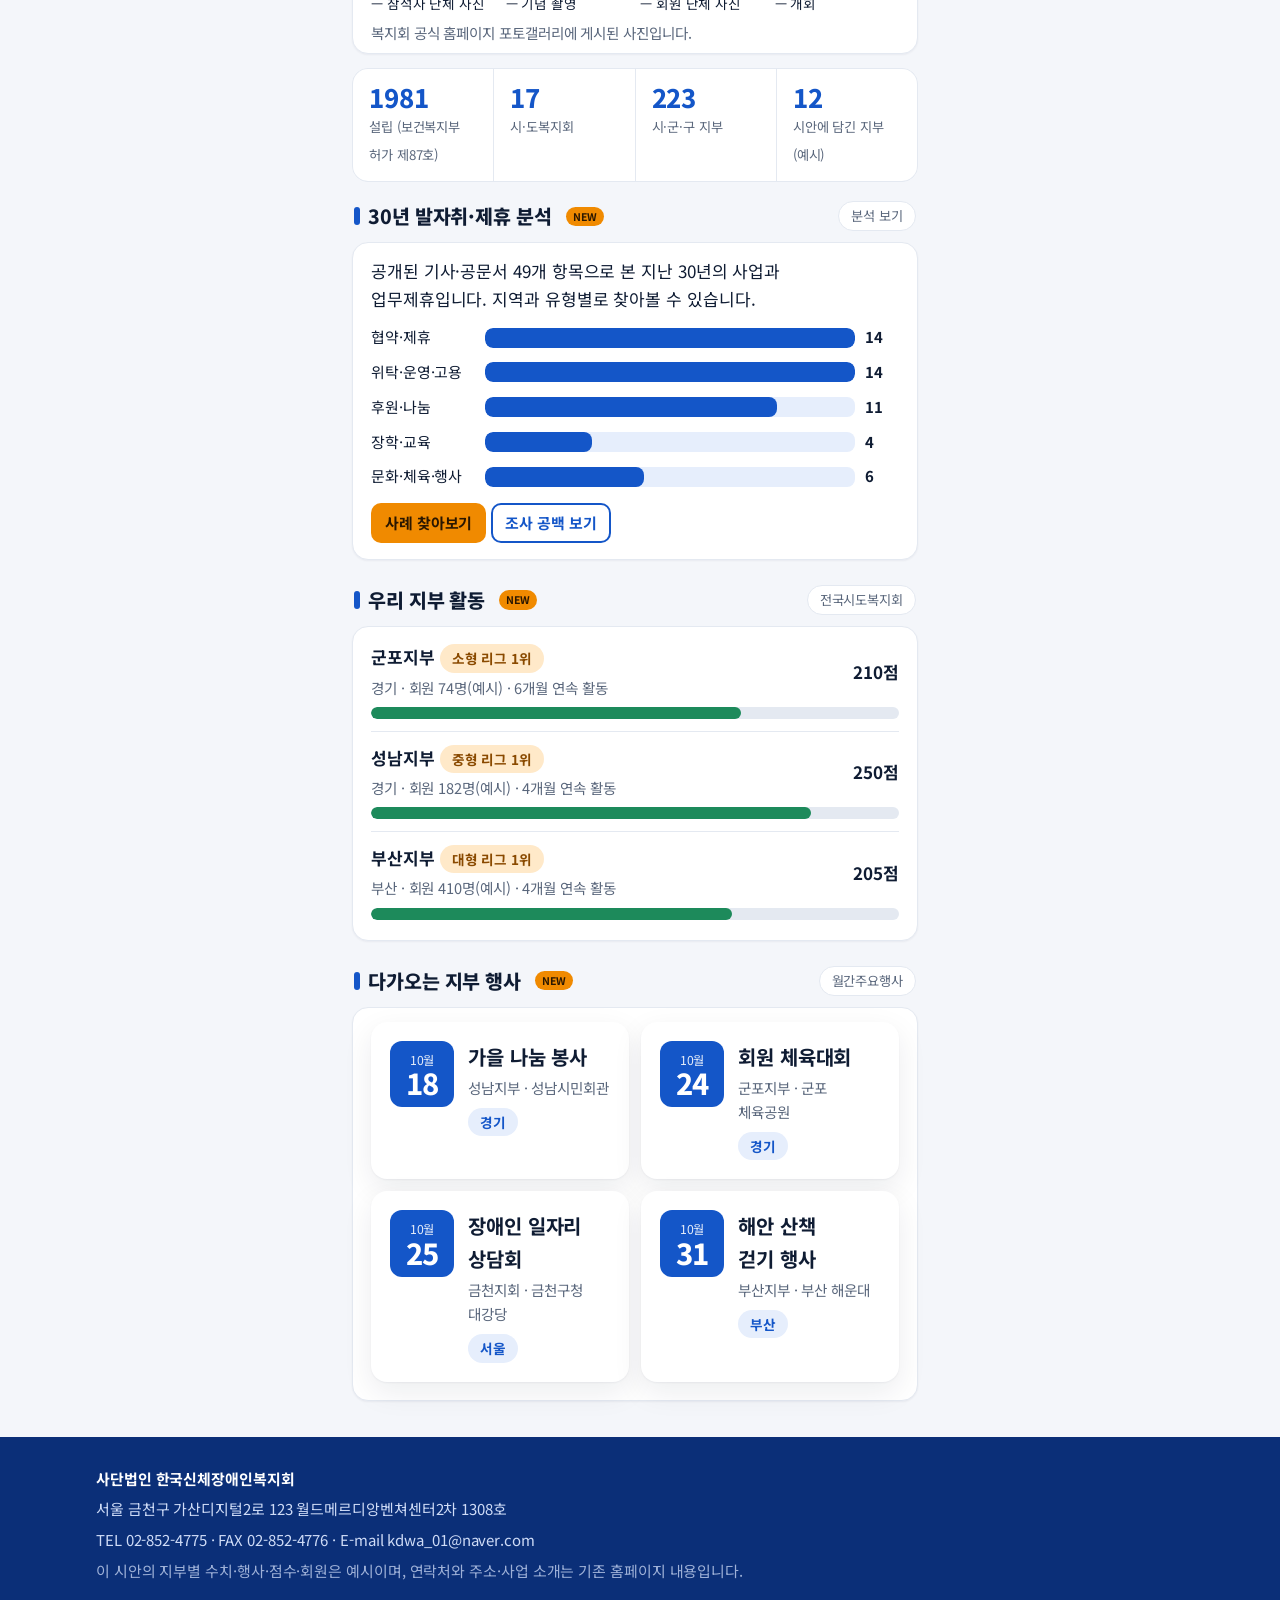
==== commit 69f0a92f: "사진 연결: 공식 홈페이지 행사 사진 12장을 홈·포토갤러리에 반영 - photos/g01~g12.jpg (800px, 약 0.8MB) - 갤러리 맨 앞에 실제 사진, 지부 예시 " ====
--- a/index.html
+++ b/index.html
@@ -1,7 +1,6 @@
 <!doctype html>
 <html lang="ko"><head><meta charset="utf-8">
 <meta name="viewport" content="width=device-width,initial-scale=1">
-<meta name="robots" content="noindex,nofollow">
 <title>복지회 새 홈페이지 시안</title>
 <link rel="preconnect" href="https://fonts.googleapis.com"><link rel="preconnect" href="https://fonts.gstatic.com" crossorigin>
 <link href="https://fonts.googleapis.com/css2?family=Noto+Sans+KR:wght@400;500;700;800&display=swap" rel="stylesheet">
@@ -463,6 +462,10 @@
 .heat button .c{display:block;font-weight:800;font-size:1.05rem;line-height:1.1}
 
 @media(max-width:699px){.tbl td[data-l="확인된 내용"]{display:block;text-align:left}.tbl td[data-l="확인된 내용"]::before{display:block;margin-bottom:4px}}
+
+/* v7 real photos */
+.ph.real img,.gal .ph img{width:100%;height:100%;object-fit:cover;display:block}
+.ph.real{aspect-ratio:4/3;overflow:hidden}
 
 </style></head>
 <body>
@@ -794,6 +797,7 @@
 /* ===== v4 레이어: 원본 골격으로 재배치 ===== */
 const REALNOTICE=[[298,"2026년 2차 지회장 선임 공고","2026-09-15"],[297,"2026년 시도복지회장 선임 공고","2026-08-20"],[296,"대의원 최종 확정 명단","2026-06-01"],[295,"(사)한국신체장애인복지회 정기총회 개최 안내","2026-05-29"],[294,"2026년 임시총회 결과 보고 안내","2026-04-28"],[293,"제18대 중앙회장 후보자 등록공고","2026-04-01"],[292,"[재공고] (사)한국신체장애인복지회 임시총회안내","2026-03-20"]];
 const REALNEWS=[[1059,"서울시, 초·중·특수학교 ‘무료 공연관람’ 지원","2023-04-24"],[1058,"국민 모두를 위한 ‘공공디자인’ 찾는다","2023-04-19"],[1057,"김예지 의원 “장애인의 전자책 접근성 보장해야”","2023-04-17"],[1056,"장애예술인 오케스트라, 청와대에서 연주 펼친다","2023-04-13"],[1055,"“학대 피해 장애인 ‘고발인 이의신청권’ 되살려야”","2023-04-11"],[1054,"고양특례시장컵 제28회 홀트전국휠체어농구대회 개최","2023-04-10"],[1053,"[복지TV뉴스24] 장애인등록증으로 전국지하철무임태그","2023-04-07"],[1052,"코웨이 휠체어농구단, SK나이츠와 ‘통합농구’ 교류","2023-04-06"],[1051,"복권기금, 교통약자 이동편의 ‘특별교통수단’ 지원 확대","2023-04-04"],[1050,"소비자원 “졸음쉼터 장애인 화장실·주차구역 개선 필요”","2023-04-03"]];
+const PHO=[{f:"photos/g01.jpg",t:"2022년도 정기총회 — 참석자 단체 사진"},{f:"photos/g02.jpg",t:"2022년도 정기총회 — 기념 촬영"},{f:"photos/g03.jpg",t:"2022년도 정기총회 — 회원 단체 사진"},{f:"photos/g04.jpg",t:"2022년도 정기총회 — 개회"},{f:"photos/g05.jpg",t:"2022년도 정기총회 — 임원 기념 촬영"},{f:"photos/g06.jpg",t:"2022년도 정기총회 — 회의장"},{f:"photos/g07.jpg",t:"복지회 행사 — 기념 촬영"},{f:"photos/g08.jpg",t:"복지회 행사 — 단체 사진"},{f:"photos/g09.jpg",t:"회장 임명장 수여식 — 기념 촬영"},{f:"photos/g10.jpg",t:"회장 임명장 수여식 — 수여 장면"},{f:"photos/g11.jpg",t:"회장 임명장 수여식 — 단체 사진"},{f:"photos/g12.jpg",t:"회장 임명장 수여식 — 기념 촬영"}];
 const REALGAL=["(사)대구광역시신체장애인복지회 회장 임명장 수여식","(사)경남신체장애인복지회 회장 임명장 수여식","(사)전북신체장애인복지회 회장 임명장 수여식","2024년도 정기총회","(사)강원도신체장애인복지회 회장 임명식","2022년 정기총회 개최"];
 const LINKS=[["사랑의끈연결 국민운동본부","http://www.lovehelp.or.kr"],["사회복지자원봉사인증센터","http://www.sharingkorea.net"],["복지로","http://www.bokjiro.go.kr"],["129 보건복지콜센터","http://www.129.go.kr"]];
 const NEWMENU=[
@@ -831,7 +835,7 @@
  <form class="find" data-form="finder"><b>내 지역 찾기<em class="new">NEW</em></b><select id="selSido" aria-label="시도">${ss.map(s=>`<option>${s}</option>`).join("")}</select><select id="selBr" aria-label="지부"></select><button class="btn sm" type="submit">지부 방 들어가기</button></form>
  <section><div class="sech"><h2><b>공지</b>사항</h2><a href="#notice">더보기 +</a></div><div class="blk"><ul class="list">${REALNOTICE.map(x=>`<li><a href="#notice">${esc(x[1])}</a><span class="src">${x[2]}</span></li>`).join("")}</ul></div></section>
  <section><div class="sech"><h2><b>최신복지</b>뉴스</h2><a href="#clips">더보기 +</a></div><div class="blk"><ul class="list">${REALNEWS.slice(0,5).map(x=>`<li><a href="#clips">${esc(x[1])}</a><span class="src">${x[2]}</span></li>`).join("")}</ul></div></section>
- <section><div class="sech"><h2><b>포토</b>갤러리</h2><a href="#gallery">더보기 +</a></div><div class="blk"><div class="gal">${REALGAL.slice(0,4).map((c,i)=>`<a href="#gallery"><span class="ph"><img alt="" src="${scene(i+2)}"></span><span>${esc(c)}</span></a>`).join("")}</div><p class="small mut" style="margin:8px 0 0">사진 자리는 예시 그림이며, 원본 사진을 이전해 채웁니다.</p></div></section>
+ <section><div class="sech"><h2><b>포토</b>갤러리</h2><a href="#gallery">더보기 +</a></div><div class="blk"><div class="gal">${REALGAL.slice(0,4).map((c,i)=>`<a href="#gallery"><span class="ph"><img alt="" src="${PHO[i].f}" loading="lazy"></span><span>${esc(PHO[i].t)}</span></a>`).join("")}</div><p class="small mut" style="margin:8px 0 0">복지회 공식 홈페이지 포토갤러리에 게시된 사진입니다.</p></div></section>
  <section><div class="sech"><h2><b>우리 지부</b> 활동<em class="new">NEW</em></h2><a href="#map">전국시도복지회 +</a></div><div class="blk">${top.map(b=>`<a class="brrow" href="#room-${b.id}"><span><b>${esc(b.nm)}</b> <span class="chip o">${b.lg} 리그 1위</span><br><span class="small mut">${esc(b.s)} · 회원 ${b.mem}명(예시) · ${b.st}개월 연속 활동</span></span><b class="num">${pts(b.id)}점</b><div class="bar"><i style="width:${pts(b.id)/3}%"></i></div></a>`).join("")}</div></section>
  <section><div class="sech"><h2><b>다가오는</b> 지부 행사<em class="new">NEW</em></h2><a href="#events">월간주요행사 +</a></div><div class="blk"><div class="evgrid" style="padding-top:10px">${up.slice(0,4).map(evCard).join("")}</div></div></section></div>`}
 /* 새로 채운 페이지들 */
@@ -1118,7 +1122,7 @@
  <form class="find" data-form="finder"><b>내 지역 찾기<em class="new">NEW</em></b><select id="selSido" aria-label="시도">${ss.map(s=>`<option>${s}</option>`).join("")}</select><select id="selBr" aria-label="지부"></select><button class="btn sm" type="submit">지부 방 들어가기</button></form>
  <section><div class="sech"><h2>공지사항</h2><a href="#notice">더보기</a></div><div class="blk"><ul class="list">${REALNOTICE.map(x=>`<li><a href="#notice">${esc(x[1])}</a><span class="src">${x[2]}</span></li>`).join("")}</ul></div></section>
  <section><div class="sech"><h2>최신복지뉴스</h2><a href="#clips">더보기</a></div><div class="blk"><ul class="list">${REALNEWS.slice(0,5).map(x=>`<li><a href="#clips">${esc(x[1])}</a><span class="src">${x[2]}</span></li>`).join("")}</ul></div></section>
- <section><div class="sech"><h2>포토갤러리</h2><a href="#gallery">더보기</a></div><div class="blk"><div class="gal">${REALGAL.slice(0,4).map((c,i)=>`<a href="#gallery"><span class="ph"><img alt="" src="${scene(i+2)}"></span><span>${esc(c)}</span></a>`).join("")}</div><p class="small mut" style="margin:8px 0 0">사진 자리는 예시 그림이며, 원본 사진을 이전해 채웁니다.</p></div></section>
+ <section><div class="sech"><h2>포토갤러리</h2><a href="#gallery">더보기</a></div><div class="blk"><div class="gal">${REALGAL.slice(0,4).map((c,i)=>`<a href="#gallery"><span class="ph"><img alt="" src="${PHO[i].f}" loading="lazy"></span><span>${esc(PHO[i].t)}</span></a>`).join("")}</div><p class="small mut" style="margin:8px 0 0">복지회 공식 홈페이지 포토갤러리에 게시된 사진입니다.</p></div></section>
  <div class="stat" aria-label="복지회 규모"><div><b class="num">1981</b><span>설립 (보건복지부 허가 제87호)</span></div><div><b class="num">17</b><span>시·도복지회</span></div><div><b class="num">223</b><span>시·군·구 지부</span></div><div><b class="num">${BR.length}</b><span>시안에 담긴 지부(예시)</span></div></div>
  <section><div class="sech"><h2>우리 지부 활동<em class="new">NEW</em></h2><a href="#map">전국시도복지회</a></div><div class="blk">${top.map(b=>`<a class="brrow" href="#room-${b.id}"><span><b>${esc(b.nm)}</b> <span class="chip o">${b.lg} 리그 1위</span><br><span class="small mut">${esc(b.s)} · 회원 ${b.mem}명(예시) · ${b.st}개월 연속 활동</span></span><b class="num">${pts(b.id)}점</b><div class="bar"><i style="width:${pts(b.id)/3}%"></i></div></a>`).join("")}</div></section>
  <section><div class="sech"><h2>다가오는 지부 행사<em class="new">NEW</em></h2><a href="#events">월간주요행사</a></div><div class="blk"><div class="evgrid" style="padding:10px 0">${up.slice(0,4).map(evCard).join("")}</div></div></section></div>`}
@@ -1237,6 +1241,12 @@
 document.addEventListener("change",e=>{const i=e.target.id;if(i==="b30c"){B30F.c=e.target.value;b30refresh()}else if(i==="b30s"){B30F.s=e.target.value;b30refresh()}else if(i==="b30v"){B30F.v=e.target.value;b30refresh()}});
 document.addEventListener("input",e=>{if(e.target.id==="b30q"){B30F.q=e.target.value.trim();b30refresh()}});
 
+/* v7: 실제 행사 사진(복지회 공식 홈페이지 게시분)을 갤러리 맨 앞에 */
+function renderGallery(){const s=($("#gS")||{}).value||"전체";let h="";
+ if(s==="전체")PHO.forEach(p=>{h+=`<a href="#gallery" class="ph real"><img alt="${esc(p.t)}" loading="lazy" src="${p.f}"><span class="tag">${esc(p.t)}</span></a>`});
+ BR.filter(b=>s==="전체"||b.s===s).forEach(b=>{(UPIMGS[b.id]||[]).forEach(u=>{h+=`<a href="#room-${b.id}" class="ph"><img alt="${esc(b.nm)} 행사 사진" src="${u}"><span class="tag">${esc(b.nm)}</span></a>`});for(let i=0;i<Math.min(PHBASE[b.id]||0,3);i++)h+=`<a href="#room-${b.id}" class="ph"><img alt="예시 사진" src="${scene(b.mem+i)}"><span class="tag">${esc(b.nm)} · 예시</span></a>`});
+ $("#gList").innerHTML=(s==="전체"?`<p class="small mut" style="grid-column:1/-1;margin:0">앞쪽 ${PHO.length}장은 복지회 공식 홈페이지에 게시된 실제 행사 사진입니다. 지부·지회 방의 "예시" 그림은 지부장이 사진을 올리면 교체됩니다.</p>`:"")+(h||`<div class="card" style="grid-column:1/-1">해당 지역의 사진이 없습니다.</div>`)}
+
 buildNav();
 let start="home";try{start=location.hash.slice(1)||"home";if(start==="main")start="home"}catch(e){}
 go(start);
